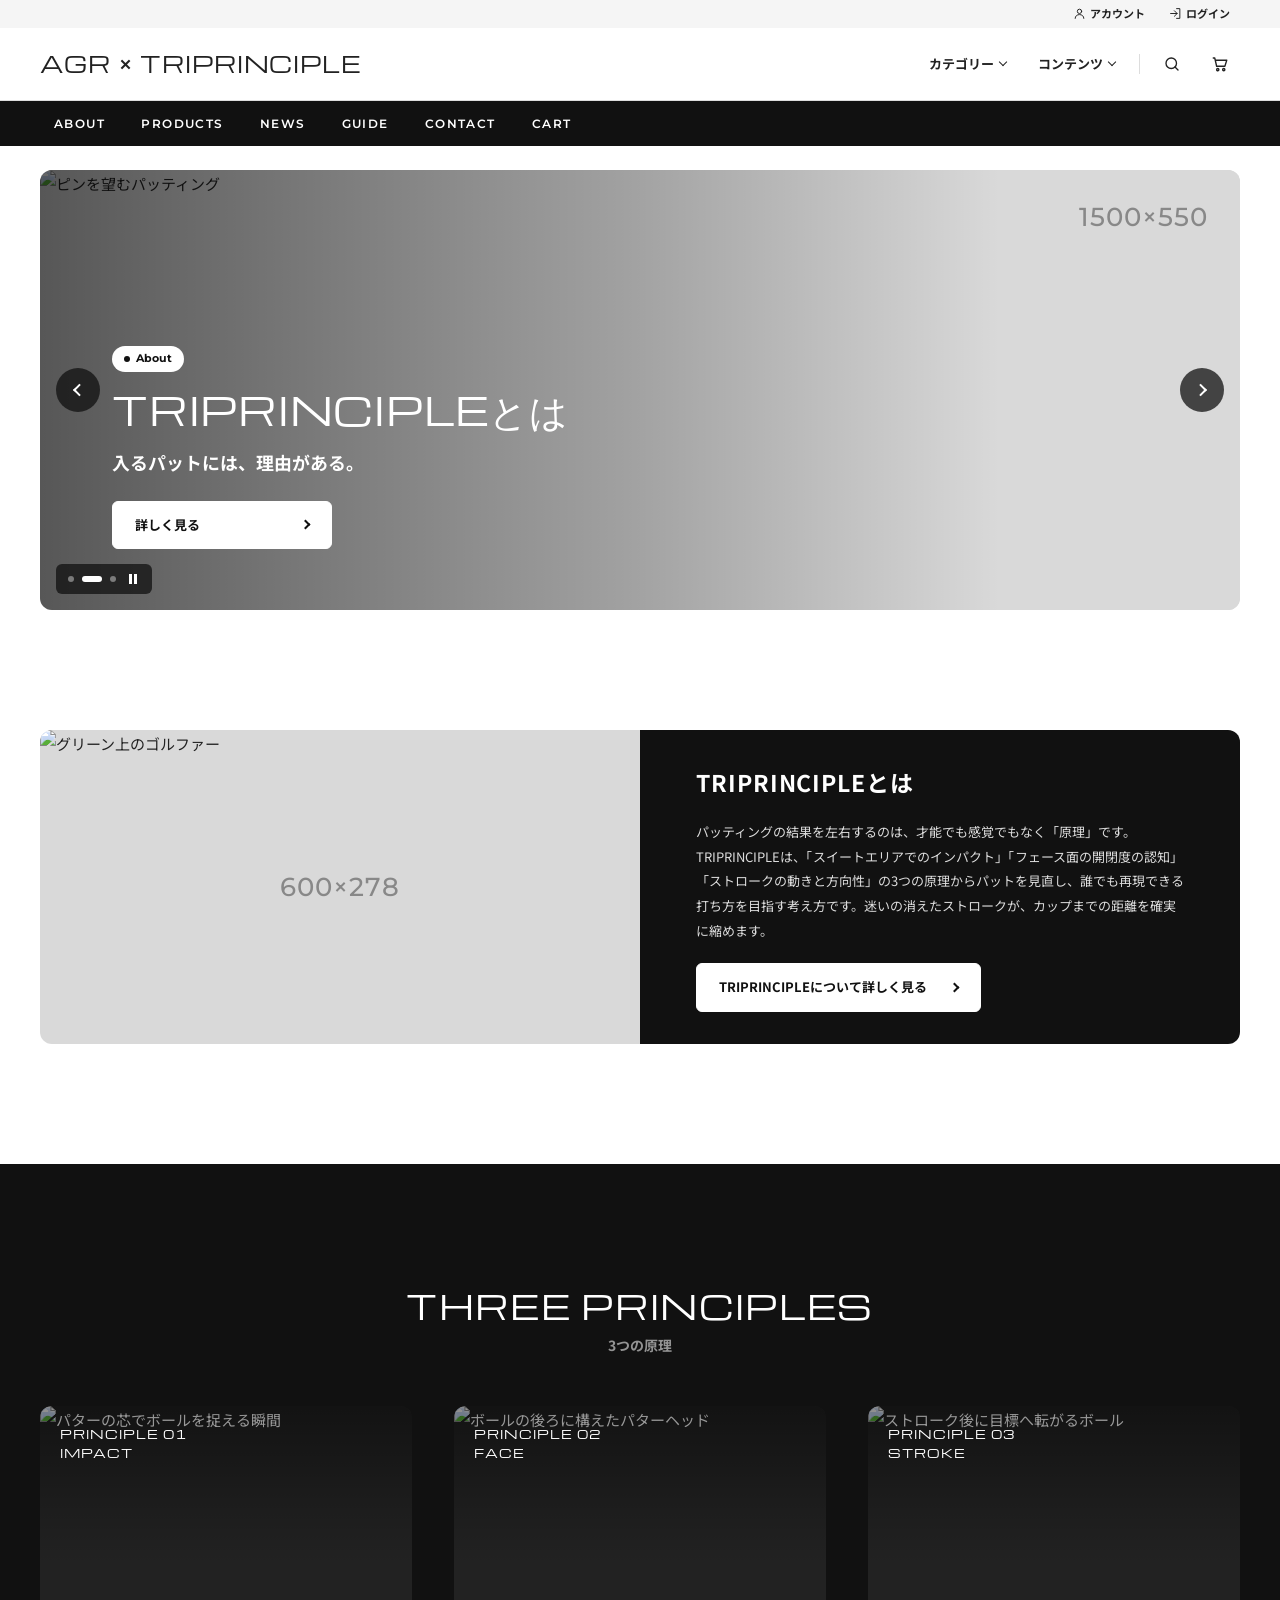
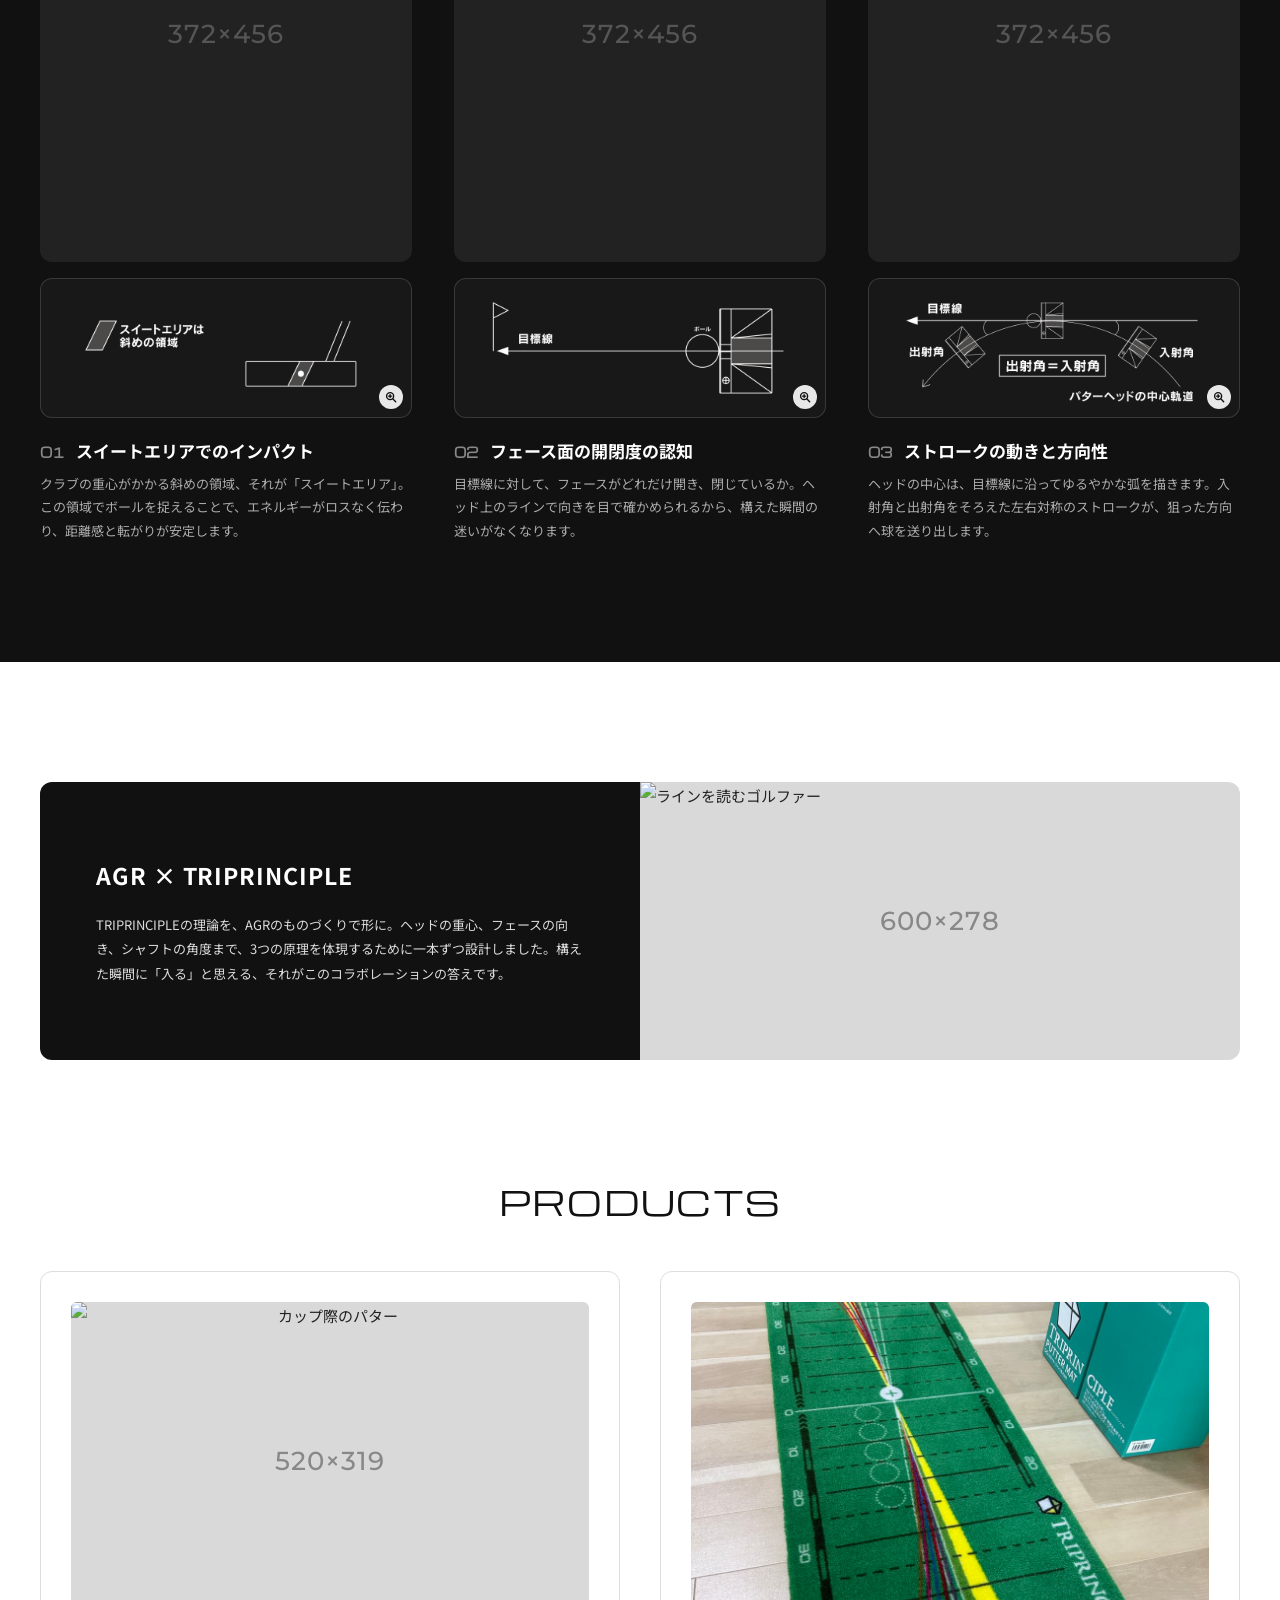
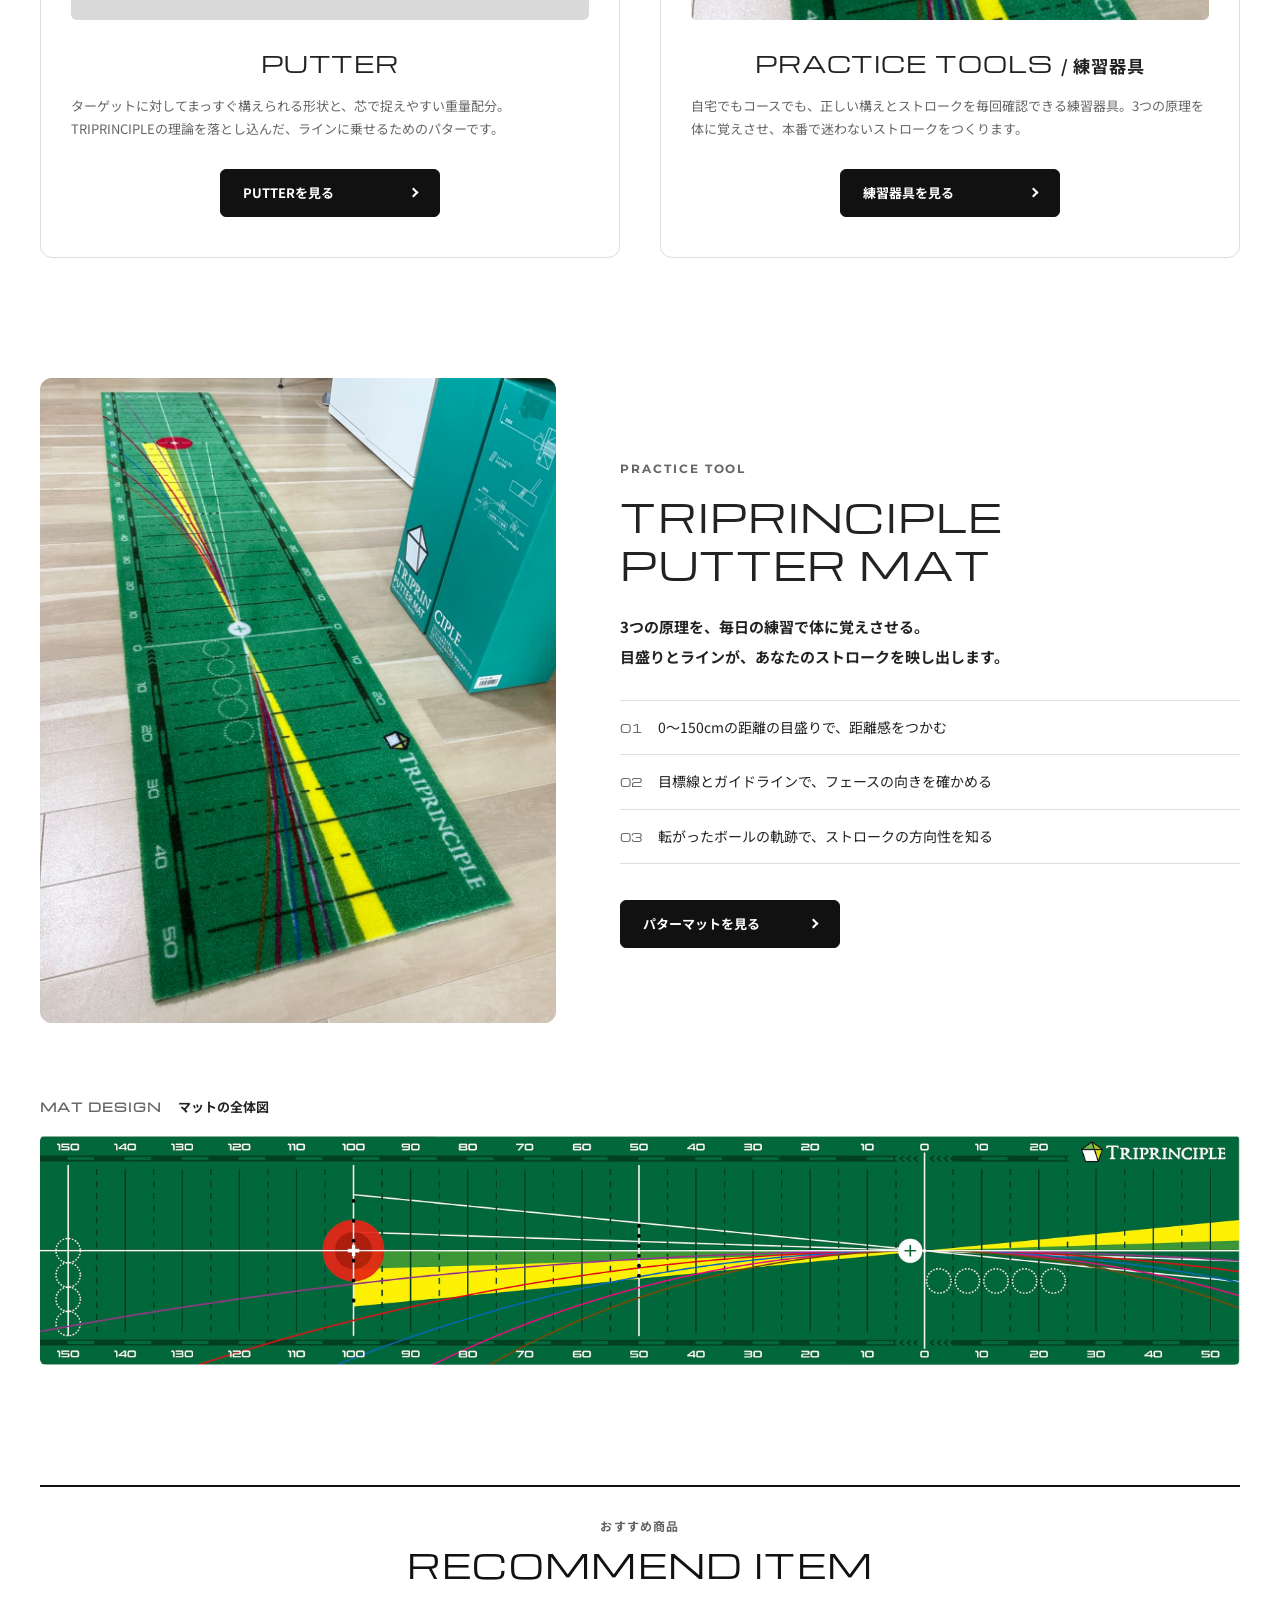
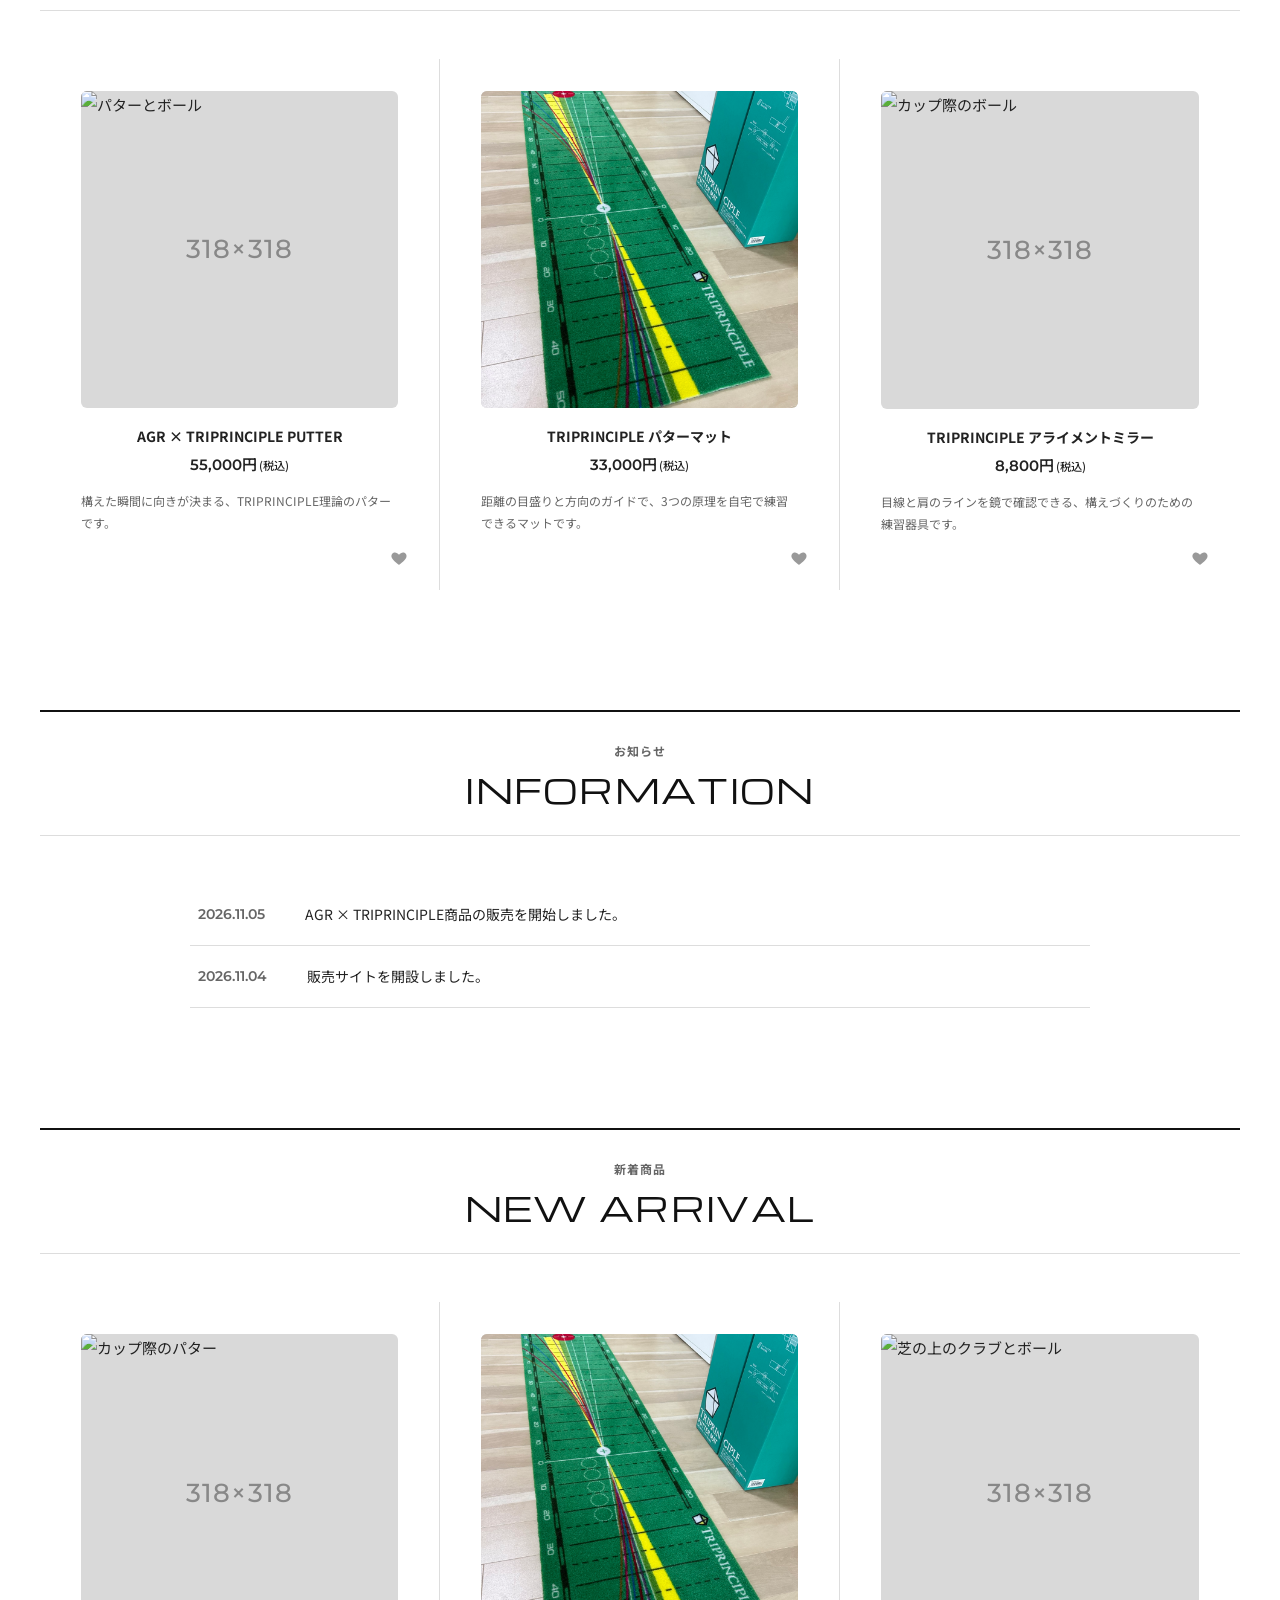
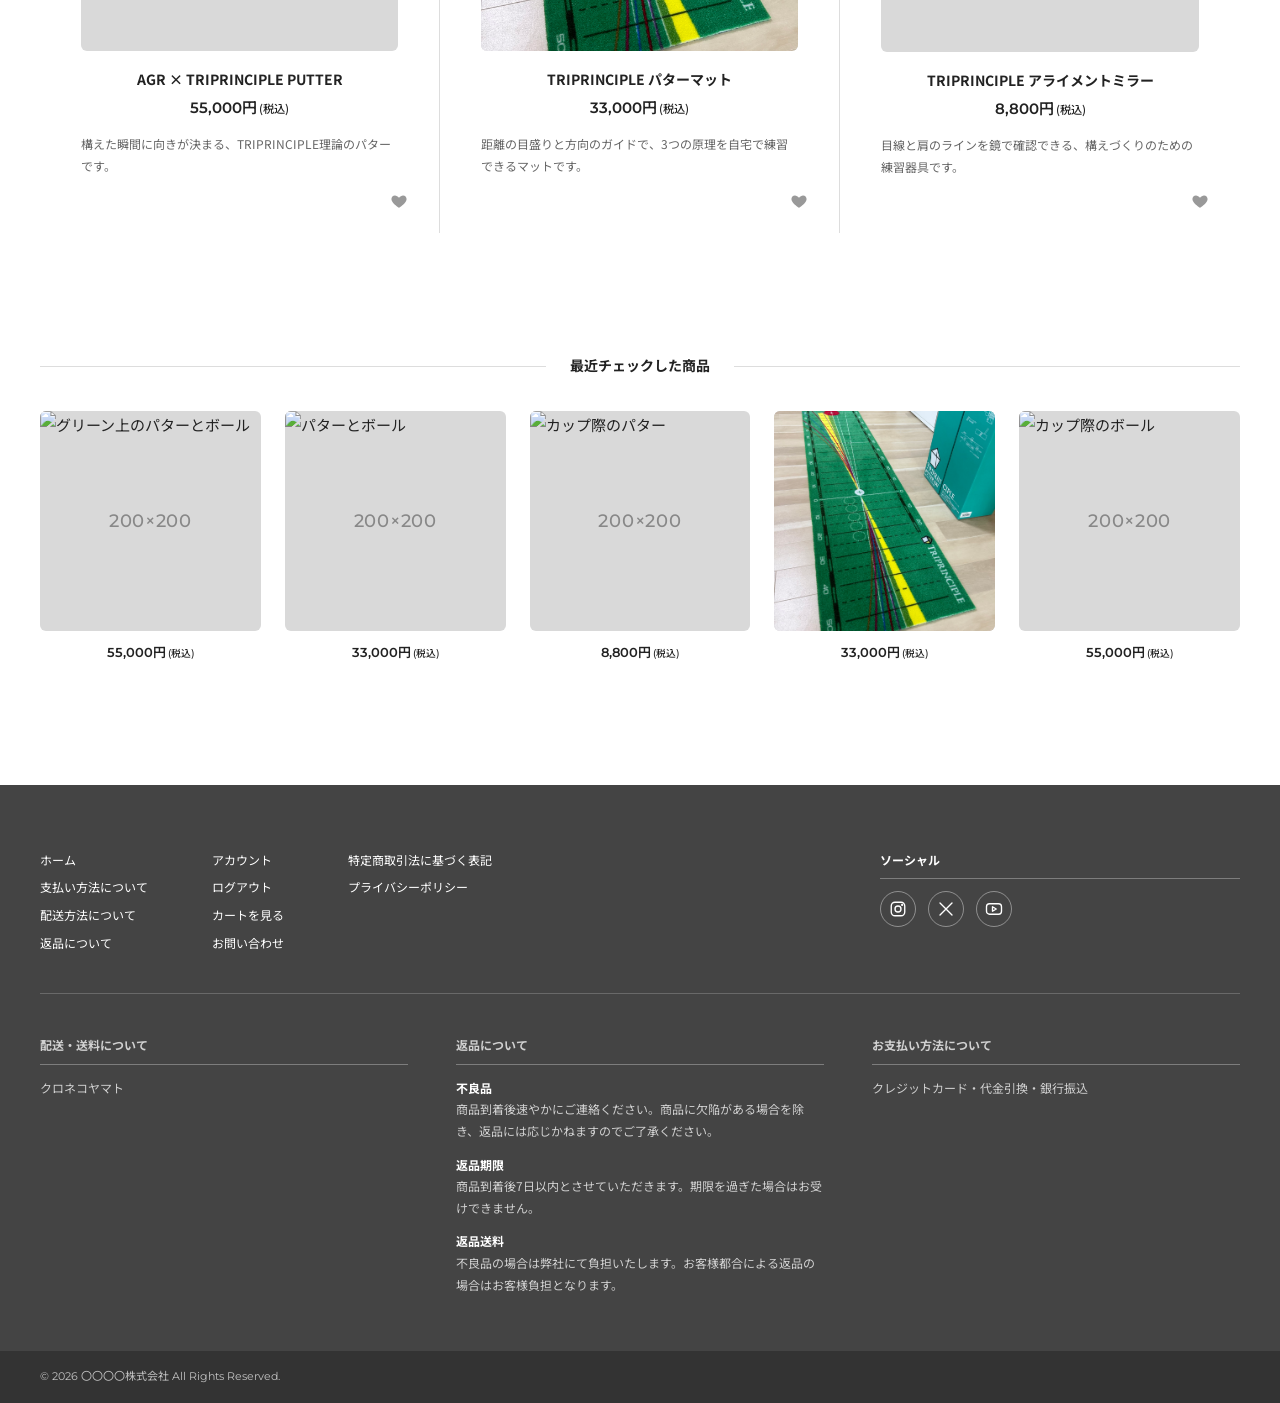
==== index.html @ 5c61cb08 "Add files via upload" ====
<!DOCTYPE html>
<html lang="ja">
<head>
<meta charset="UTF-8">
<meta name="viewport" content="width=device-width, initial-scale=1">
<meta name="robots" content="noindex, nofollow">
<title>AGR TRIPRINCIPLE｜公式オンラインショップ</title>
<meta name="description" content="AGR × TRIPRINCIPLE 公式サイト。パター・練習器具のオンラインショップ。">
<link rel="preconnect" href="https://fonts.googleapis.com">
<link rel="preconnect" href="https://fonts.gstatic.com" crossorigin>
<link href="https://fonts.googleapis.com/css2?family=Michroma&family=Montserrat:wght@400;500;600;700&family=Noto+Sans+JP:wght@400;500;700&display=swap" rel="stylesheet">
<link rel="stylesheet" href="css/style.css">
</head>
<body>

<!-- ============ ヘッダー ============ -->
<header class="header">
  <div class="header__util">
    <div class="wrap header__utilInner">
      <a href="#" class="header__utilLink"><svg class="ico" viewBox="0 0 24 24"><circle cx="12" cy="8" r="4"/><path d="M4 21c0-4.4 3.6-7 8-7s8 2.6 8 7"/></svg>アカウント</a>
      <a href="#" class="header__utilLink"><svg class="ico" viewBox="0 0 24 24"><path d="M10 17l5-5-5-5M15 12H3M14 3h6v18h-6"/></svg>ログイン</a>
    </div>
  </div>

  <div class="header__main">
    <div class="wrap header__mainInner">
      <h1 class="header__logo"><a href="index.html">AGR × TRIPRINCIPLE</a></h1>

      <div class="header__tools">
        <button type="button" class="header__drop">カテゴリー<span class="caret"></span></button>
        <button type="button" class="header__drop">コンテンツ<span class="caret"></span></button>
        <span class="header__sep"></span>
        <form class="header__search" role="search" action="#" method="get">
          <button type="button" class="header__icon header__searchBtn" aria-label="検索を開く" aria-expanded="false" aria-controls="header-q"><svg class="ico" viewBox="0 0 24 24"><circle cx="11" cy="11" r="7"/><path d="M20 20l-4-4"/></svg></button>
          <input type="search" id="header-q" name="q" class="header__searchInput" placeholder="商品を検索" aria-label="商品を検索" tabindex="-1">
        </form>
        <a href="#" class="header__icon" aria-label="カート"><svg class="ico" viewBox="0 0 24 24"><path d="M3 4h2l2.5 11h11L21 7H6.2"/><circle cx="9" cy="19.5" r="1.5"/><circle cx="17" cy="19.5" r="1.5"/></svg></a>
        <button type="button" class="header__burger" aria-label="メニュー" aria-expanded="false"><span></span><span></span><span></span></button>
      </div>
    </div>
  </div>

  <nav class="gnav" id="gnav">
    <ul class="wrap gnav__list">
      <li><a href="about.html">ABOUT</a></li>
      <li><a href="#products">PRODUCTS</a></li>
      <li><a href="#information">NEWS</a></li>
      <li><a href="#">GUIDE</a></li>
      <li><a href="#">CONTACT</a></li>
      <li><a href="#">CART</a></li>
    </ul>
  </nav>
</header>

<main>

  <!-- ============ スライダー 1500×550 ============ -->
  <section class="hero">
    <div class="slider" data-slider>
      <div class="slider__track">
        <!-- 1枚目：ブランド表記 -->
        <article class="slide is-active">
          <div class="ph slide__img" data-size="1500×550"><img src="https://images.unsplash.com/photo-1532508583690-538a1436f423?w=1500&h=550&fit=crop&auto=format&q=80" alt="グリーン上のパターとボール" loading="lazy"></div>
          <div class="slide__body">
            <span class="tag">Brand</span>
            <p class="slide__brand">AGR × TRIPRINCIPLE</p>
            <p class="slide__copy">その1打を、確信に変える。</p>
            <a href="#products" class="btn btn--white">商品を見る</a>
          </div>
        </article>
        <!-- 2枚目：TRIPRINCIPLEとは -->
        <article class="slide">
          <div class="ph slide__img" data-size="1500×550"><img src="https://images.unsplash.com/photo-1621005569855-3a304a19198a?w=1500&h=550&fit=crop&auto=format&q=80" alt="ピンを望むパッティング" loading="lazy"></div>
          <div class="slide__body">
            <span class="tag">About</span>
            <p class="slide__brand">TRIPRINCIPLEとは</p>
            <p class="slide__copy">入るパットには、理由がある。</p>
            <a href="about.html" class="btn btn--white">詳しく見る</a>
          </div>
        </article>
        <!-- 3枚目：3つの原理 -->
        <article class="slide">
          <div class="ph slide__img" data-size="1500×550"><img src="https://images.unsplash.com/photo-1600185801750-95579bfd6fd9?w=1500&h=550&fit=crop&auto=format&q=80" alt="パッティングするゴルファー" loading="lazy"></div>
          <div class="slide__body">
            <span class="tag">Principles</span>
            <p class="slide__brand">TRIPRINCIPLE｜3つの原理</p>
            <p class="slide__copy">芯で捉え、向きを知り、狙いへ送る。</p>
            <a href="about.html#principles" class="btn btn--white">詳しく見る</a>
          </div>
        </article>
      </div>

      <button type="button" class="slider__arrow slider__arrow--prev" aria-label="前へ"></button>
      <button type="button" class="slider__arrow slider__arrow--next" aria-label="次へ"></button>

      <div class="slider__ctrl">
        <div class="slider__dots"></div>
        <button type="button" class="slider__pause" aria-label="一時停止"></button>
      </div>
    </div>
  </section>

  <!-- ============ TRIPRINCIPLEとは ============ -->
  <section class="sec" id="about">
    <div class="inner split">
      <div class="ph split__img" data-size="600×278"><img src="https://images.unsplash.com/photo-1631213611148-aa45cfbb9472?w=600&h=278&fit=crop&auto=format&q=80" alt="グリーン上のゴルファー" loading="lazy"></div>
      <div class="split__text split__text--dark">
        <h2 class="split__title">TRIPRINCIPLEとは</h2>
        <p>パッティングの結果を左右するのは、才能でも感覚でもなく「原理」です。TRIPRINCIPLEは、「スイートエリアでのインパクト」「フェース面の開閉度の認知」「ストロークの動きと方向性」の3つの原理からパットを見直し、誰でも再現できる打ち方を目指す考え方です。迷いの消えたストロークが、カップまでの距離を確実に縮めます。</p>
        <a href="about.html" class="btn btn--white">TRIPRINCIPLEについて詳しく見る</a>
      </div>
    </div>
  </section>

  <!-- ============ 3つの原理 ============ -->
  <section class="sec sec--dark" id="principles">
    <div class="inner">
      <h2 class="ttl"><span class="ttl__en">THREE PRINCIPLES</span><span class="ttl__ja">3つの原理</span></h2>
      <div class="principles">
        <article class="principle">
          <div class="ph principle__img" data-size="372×456"><img src="https://images.unsplash.com/photo-1530028438-3fad1bbcb752?w=372&h=456&fit=crop&auto=format&q=80" alt="パターの芯でボールを捉える瞬間" loading="lazy">
            <span class="principle__en">PRINCIPLE 01<br>IMPACT</span>
          </div>
          <button type="button" class="principle__fig" data-zoom="image/principle-1.png" aria-label="図解を拡大：スイートエリアは斜めの領域">
            <img src="image/principle-1.png" alt="図解：スイートエリアは斜めの領域" loading="lazy">
          </button>
          <h3 class="principle__cap"><span class="principle__no">01</span>スイートエリアでのインパクト</h3>
          <p class="principle__text">クラブの重心がかかる斜めの領域、それが「スイートエリア」。この領域でボールを捉えることで、エネルギーがロスなく伝わり、距離感と転がりが安定します。</p>
        </article>
        <article class="principle">
          <div class="ph principle__img" data-size="372×456"><img src="https://images.unsplash.com/photo-1763031382553-a4a8672b378f?w=372&h=456&fit=crop&auto=format&q=80" alt="ボールの後ろに構えたパターヘッド" loading="lazy">
            <span class="principle__en">PRINCIPLE 02<br>FACE</span>
          </div>
          <button type="button" class="principle__fig" data-zoom="image/principle-2.png" aria-label="図解を拡大：目標線とフェースの向き">
            <img src="image/principle-2.png" alt="図解：目標線とフェースの向き" loading="lazy">
          </button>
          <h3 class="principle__cap"><span class="principle__no">02</span>フェース面の開閉度の認知</h3>
          <p class="principle__text">目標線に対して、フェースがどれだけ開き、閉じているか。ヘッド上のラインで向きを目で確かめられるから、構えた瞬間の迷いがなくなります。</p>
        </article>
        <article class="principle">
          <div class="ph principle__img" data-size="372×456"><img src="https://images.unsplash.com/photo-1758157264325-d159cf9e9558?w=372&h=456&fit=crop&auto=format&q=80" alt="ストローク後に目標へ転がるボール" loading="lazy">
            <span class="principle__en">PRINCIPLE 03<br>STROKE</span>
          </div>
          <button type="button" class="principle__fig" data-zoom="image/principle-3.png" aria-label="図解を拡大：出射角＝入射角のストローク">
            <img src="image/principle-3.png" alt="図解：出射角＝入射角のストローク" loading="lazy">
          </button>
          <h3 class="principle__cap"><span class="principle__no">03</span>ストロークの動きと方向性</h3>
          <p class="principle__text">ヘッドの中心は、目標線に沿ってゆるやかな弧を描きます。入射角と出射角をそろえた左右対称のストロークが、狙った方向へ球を送り出します。</p>
        </article>
      </div>
    </div>
  </section>

  <!-- ============ AGR × TRIPRINCIPLE ============ -->
  <section class="sec">
    <div class="inner split split--reverse">
      <div class="ph split__img" data-size="600×278"><img src="https://images.unsplash.com/photo-1555983321-dbbbc416ed8a?w=600&h=278&fit=crop&auto=format&q=80" alt="ラインを読むゴルファー" loading="lazy"></div>
      <div class="split__text split__text--dark">
        <h2 class="split__title">AGR × TRIPRINCIPLE</h2>
        <p>TRIPRINCIPLEの理論を、AGRのものづくりで形に。ヘッドの重心、フェースの向き、シャフトの角度まで、3つの原理を体現するために一本ずつ設計しました。構えた瞬間に「入る」と思える、それがこのコラボレーションの答えです。</p>
      </div>
    </div>
  </section>

  <!-- ============ PRODUCTS ============ -->
  <section class="sec" id="products">
    <div class="inner">
      <h2 class="ttl"><span class="ttl__en">PRODUCTS</span></h2>
      <div class="products">
        <article class="product">
          <div class="ph product__img" data-size="520×319"><img src="https://images.unsplash.com/photo-1722849899776-3c6abb5a46c7?w=520&h=319&fit=crop&auto=format&q=80" alt="カップ際のパター" loading="lazy"></div>
          <h3 class="product__name">PUTTER</h3>
          <p class="product__text">ターゲットに対してまっすぐ構えられる形状と、芯で捉えやすい重量配分。TRIPRINCIPLEの理論を落とし込んだ、ラインに乗せるためのパターです。</p>
          <a href="#" class="btn btn--black">PUTTERを見る</a>
        </article>
        <article class="product">
          <div class="ph product__img" data-size="520×319"><img src="image/putter-mat.jpg" alt="TRIPRINCIPLE パターマット" loading="lazy"></div>
          <h3 class="product__name">PRACTICE TOOLS <span>/ 練習器具</span></h3>
          <p class="product__text">自宅でもコースでも、正しい構えとストロークを毎回確認できる練習器具。3つの原理を体に覚えさせ、本番で迷わないストロークをつくります。</p>
          <a href="#" class="btn btn--black">練習器具を見る</a>
        </article>
      </div>
    </div>
  </section>

  <!-- ============ 練習器具：パターマット ============ -->
  <section class="sec" id="putter-mat">
    <div class="inner">
      <div class="mat">
        <div class="mat__photo"><img src="image/putter-mat.jpg" alt="床に敷いたTRIPRINCIPLE パターマットと箱" loading="lazy"></div>
        <div class="mat__body">
          <span class="mat__label">PRACTICE TOOL</span>
          <h2 class="mat__title">TRIPRINCIPLE<br>PUTTER MAT</h2>
          <p class="mat__lead">3つの原理を、毎日の練習で体に覚えさせる。<br>目盛りとラインが、あなたのストロークを映し出します。</p>
          <ul class="mat__points">
            <li><span>01</span>0〜150cmの距離の目盛りで、距離感をつかむ</li>
            <li><span>02</span>目標線とガイドラインで、フェースの向きを確かめる</li>
            <li><span>03</span>転がったボールの軌跡で、ストロークの方向性を知る</li>
          </ul>
          <a href="#" class="btn btn--black">パターマットを見る</a>
        </div>
      </div>
    </div>
    <div class="matStrip">
      <div class="inner">
        <p class="matStrip__head"><span>MAT DESIGN</span>マットの全体図</p>
        <div class="matStrip__scroll" tabindex="0" aria-label="マットの全体図（横にスクロールできます）">
          <div class="matStrip__track">
            <img src="image/mat-1.jpg" alt="マットの柄（150〜90cm）" loading="lazy">
            <img src="image/mat-2.jpg" alt="マットの柄（80〜20cm）" loading="lazy">
            <img src="image/mat-3.jpg" alt="マットの柄（10cm〜スタート地点）" loading="lazy">
          </div>
        </div>
        <p class="matStrip__note">← 横にスクロールして全体を見られます →</p>
      </div>
    </div>
  </section>

  <!-- ============ RECOMMEND ITEM ============ -->
  <section class="sec">
    <div class="inner">
      <h2 class="ttl ttl--line"><span class="ttl__sub">おすすめ商品</span><span class="ttl__en">RECOMMEND ITEM</span></h2>
      <div class="items">
        <article class="item">
          <a href="#" class="item__link">
            <div class="ph item__img" data-size="318×318"><img src="https://images.unsplash.com/photo-1621005570352-6418df03796b?w=318&h=318&fit=crop&auto=format&q=80" alt="パターとボール" loading="lazy"></div>
            <h3 class="item__name">AGR × TRIPRINCIPLE PUTTER</h3>
            <p class="item__price">55,000円<small>(税込)</small></p>
            <p class="item__desc">構えた瞬間に向きが決まる、TRIPRINCIPLE理論のパターです。</p>
          </a>
          <button type="button" class="fav" aria-label="お気に入りに追加" aria-pressed="false"></button>
        </article>
        <article class="item">
          <a href="#" class="item__link">
            <div class="ph item__img" data-size="318×318"><img src="image/putter-mat.jpg" alt="TRIPRINCIPLE パターマット" loading="lazy"></div>
            <h3 class="item__name">TRIPRINCIPLE パターマット</h3>
            <p class="item__price">33,000円<small>(税込)</small></p>
            <p class="item__desc">距離の目盛りと方向のガイドで、3つの原理を自宅で練習できるマットです。</p>
          </a>
          <button type="button" class="fav" aria-label="お気に入りに追加" aria-pressed="false"></button>
        </article>
        <article class="item">
          <a href="#" class="item__link">
            <div class="ph item__img" data-size="318×318"><img src="https://images.unsplash.com/photo-1650465263750-e333c7bcd30c?w=318&h=318&fit=crop&auto=format&q=80" alt="カップ際のボール" loading="lazy"></div>
            <h3 class="item__name">TRIPRINCIPLE アライメントミラー</h3>
            <p class="item__price">8,800円<small>(税込)</small></p>
            <p class="item__desc">目線と肩のラインを鏡で確認できる、構えづくりのための練習器具です。</p>
          </a>
          <button type="button" class="fav" aria-label="お気に入りに追加" aria-pressed="false"></button>
        </article>
      </div>
    </div>
  </section>

  <!-- ============ INFORMATION ============ -->
  <section class="sec" id="information">
    <div class="inner">
      <h2 class="ttl ttl--line"><span class="ttl__sub">お知らせ</span><span class="ttl__en">INFORMATION</span></h2>
      <ul class="news">
        <li><a href="#"><time datetime="2026-11-05">2026.11.05</time><span>AGR × TRIPRINCIPLE商品の販売を開始しました。</span></a></li>
        <li><a href="#"><time datetime="2026-11-04">2026.11.04</time><span>販売サイトを開設しました。</span></a></li>
      </ul>
    </div>
  </section>

  <!-- ============ NEW ARRIVAL ============ -->
  <section class="sec">
    <div class="inner">
      <h2 class="ttl ttl--line"><span class="ttl__sub">新着商品</span><span class="ttl__en">NEW ARRIVAL</span></h2>
      <div class="items">
        <article class="item">
          <a href="#" class="item__link">
            <div class="ph item__img" data-size="318×318"><img src="https://images.unsplash.com/photo-1722849899776-3c6abb5a46c7?w=318&h=318&fit=crop&auto=format&q=80" alt="カップ際のパター" loading="lazy"></div>
            <h3 class="item__name">AGR × TRIPRINCIPLE PUTTER</h3>
            <p class="item__price">55,000円<small>(税込)</small></p>
            <p class="item__desc">構えた瞬間に向きが決まる、TRIPRINCIPLE理論のパターです。</p>
          </a>
          <button type="button" class="fav" aria-label="お気に入りに追加" aria-pressed="false"></button>
        </article>
        <article class="item">
          <a href="#" class="item__link">
            <div class="ph item__img" data-size="318×318"><img src="image/putter-mat.jpg" alt="TRIPRINCIPLE パターマット" loading="lazy"></div>
            <h3 class="item__name">TRIPRINCIPLE パターマット</h3>
            <p class="item__price">33,000円<small>(税込)</small></p>
            <p class="item__desc">距離の目盛りと方向のガイドで、3つの原理を自宅で練習できるマットです。</p>
          </a>
          <button type="button" class="fav" aria-label="お気に入りに追加" aria-pressed="false"></button>
        </article>
        <article class="item">
          <a href="#" class="item__link">
            <div class="ph item__img" data-size="318×318"><img src="https://images.unsplash.com/photo-1723570734406-4b8455a35e4a?w=318&h=318&fit=crop&auto=format&q=80" alt="芝の上のクラブとボール" loading="lazy"></div>
            <h3 class="item__name">TRIPRINCIPLE アライメントミラー</h3>
            <p class="item__price">8,800円<small>(税込)</small></p>
            <p class="item__desc">目線と肩のラインを鏡で確認できる、構えづくりのための練習器具です。</p>
          </a>
          <button type="button" class="fav" aria-label="お気に入りに追加" aria-pressed="false"></button>
        </article>
      </div>
    </div>
  </section>

  <!-- ============ 最近チェックした商品 ============ -->
  <section class="sec sec--last">
    <div class="inner">
      <h2 class="ttl-mini"><span>最近チェックした商品</span></h2>
      <ul class="history">
        <li><a href="#"><div class="ph" data-size="200×200"><img src="https://images.unsplash.com/photo-1532508583690-538a1436f423?w=200&h=200&fit=crop&auto=format&q=80" alt="グリーン上のパターとボール" loading="lazy"></div><p>55,000円<small>(税込)</small></p></a></li>
        <li><a href="#"><div class="ph" data-size="200×200"><img src="https://images.unsplash.com/photo-1621005570352-6418df03796b?w=200&h=200&fit=crop&auto=format&q=80" alt="パターとボール" loading="lazy"></div><p>33,000円<small>(税込)</small></p></a></li>
        <li><a href="#"><div class="ph" data-size="200×200"><img src="https://images.unsplash.com/photo-1722849899776-3c6abb5a46c7?w=200&h=200&fit=crop&auto=format&q=80" alt="カップ際のパター" loading="lazy"></div><p>8,800円<small>(税込)</small></p></a></li>
        <li><a href="#"><div class="ph" data-size="200×200"><img src="image/putter-mat.jpg" alt="TRIPRINCIPLE パターマット" loading="lazy"></div><p>33,000円<small>(税込)</small></p></a></li>
        <li><a href="#"><div class="ph" data-size="200×200"><img src="https://images.unsplash.com/photo-1650465263750-e333c7bcd30c?w=200&h=200&fit=crop&auto=format&q=80" alt="カップ際のボール" loading="lazy"></div><p>55,000円<small>(税込)</small></p></a></li>
      </ul>
    </div>
  </section>

</main>

<!-- ============ フッター ============ -->
<footer class="footer">
  <div class="inner">
    <div class="footer__top">
      <div class="footer__links">
        <ul>
          <li><a href="index.html">ホーム</a></li>
          <li><a href="#">支払い方法について</a></li>
          <li><a href="#">配送方法について</a></li>
          <li><a href="#">返品について</a></li>
        </ul>
        <ul>
          <li><a href="#">アカウント</a></li>
          <li><a href="#">ログアウト</a></li>
          <li><a href="#">カートを見る</a></li>
          <li><a href="#">お問い合わせ</a></li>
        </ul>
        <ul>
          <li><a href="#">特定商取引法に基づく表記</a></li>
          <li><a href="#">プライバシーポリシー</a></li>
        </ul>
      </div>
      <div class="footer__social">
        <p class="footer__head">ソーシャル</p>
        <div class="footer__sns">
          <a href="#" aria-label="Instagram"><svg class="ico" viewBox="0 0 24 24"><rect x="3" y="3" width="18" height="18" rx="5"/><circle cx="12" cy="12" r="4"/><circle cx="17.5" cy="6.5" r=".6"/></svg></a>
          <a href="#" aria-label="X"><svg class="ico" viewBox="0 0 24 24"><path d="M4 4l16 16M20 4L4 20"/></svg></a>
          <a href="#" aria-label="YouTube"><svg class="ico" viewBox="0 0 24 24"><rect x="2" y="5" width="20" height="14" rx="4"/><path d="M10 9l5 3-5 3z"/></svg></a>
        </div>
      </div>
    </div>

    <div class="footer__guide">
      <div>
        <p class="footer__head">配送・送料について</p>
        <p>クロネコヤマト</p>
      </div>
      <div>
        <p class="footer__head">返品について</p>
        <dl>
          <dt>不良品</dt>
          <dd>商品到着後速やかにご連絡ください。商品に欠陥がある場合を除き、返品には応じかねますのでご了承ください。</dd>
          <dt>返品期限</dt>
          <dd>商品到着後7日以内とさせていただきます。期限を過ぎた場合はお受けできません。</dd>
          <dt>返品送料</dt>
          <dd>不良品の場合は弊社にて負担いたします。お客様都合による返品の場合はお客様負担となります。</dd>
        </dl>
      </div>
      <div>
        <p class="footer__head">お支払い方法について</p>
        <p>クレジットカード・代金引換・銀行振込</p>
      </div>
    </div>
  </div>
  <p class="footer__copy">© 2026 〇〇〇〇株式会社 All Rights Reserved.</p>
</footer>

<!-- 図解の拡大表示 -->
<div class="zoom" id="zoom" hidden>
  <button type="button" class="zoom__close" aria-label="閉じる"></button>
  <img alt="">
</div>

<script src="js/main.js"></script>
</body>
</html>
---- css/style.css ----
@charset "UTF-8";
/* =========================================================
   AGR TRIPRINCIPLE  トップページ
   ・サイト全体の最大幅 1600px（--max）
   ・中身の幅 1200px（--inner）
   ・白地×黒、余白多め、角丸、太めの和文＋ワイドな英字見出し
   ========================================================= */

:root {
  --max: 1600px;
  --inner: 1200px;
  --gutter: 40px;

  --black: #111;
  --text: #222;
  --sub: #666;
  --line: #ddd;
  --ph: #d9d9d9;
  --ph-text: #888;
  --bg: #fff;
  --bg-gray: #f5f5f5;
  --footer: #444;

  --radius: 12px;
  --radius-sm: 6px;

  --ff-ja: "Noto Sans JP", sans-serif;
  --ff-en: "Montserrat", "Noto Sans JP", sans-serif;
  --ff-display: "Michroma", "Montserrat", sans-serif;

  --ease: cubic-bezier(.25, .8, .25, 1);
}

/* ---------- リセット ---------- */
*, *::before, *::after { box-sizing: border-box; }
html { scroll-behavior: smooth; -webkit-text-size-adjust: 100%; }
body {
  margin: 0;
  font-family: var(--ff-ja);
  font-size: 15px;
  line-height: 1.8;
  color: var(--text);
  background: var(--bg);
  -webkit-font-smoothing: antialiased;
}
h1, h2, h3, p, ul, dl, dd { margin: 0; padding: 0; }
ul { list-style: none; }
a { color: inherit; text-decoration: none; }
button { font: inherit; color: inherit; background: none; border: 0; padding: 0; cursor: pointer; }
img { max-width: 100%; height: auto; display: block; }

.ico {
  width: 18px; height: 18px;
  fill: none; stroke: currentColor; stroke-width: 1.8;
  stroke-linecap: round; stroke-linejoin: round;
  flex-shrink: 0;
}

/* ---------- 幅の枠 ---------- */
.wrap {
  max-width: var(--max);
  margin: 0 auto;
  padding: 0 var(--gutter);
}
.inner {
  max-width: calc(var(--inner) + var(--gutter) * 2);
  margin: 0 auto;
  padding: 0 var(--gutter);
}

/* ---------- 画像の仮置き（数字はサイズ） ---------- */
.ph {
  position: relative;
  background: var(--ph);
  overflow: hidden;
}
.ph::after {
  content: attr(data-size);
  position: absolute; inset: 0;
  display: flex; align-items: center; justify-content: center;
  font-family: var(--ff-en);
  font-size: clamp(14px, 2vw, 26px);
  font-weight: 500;
  color: var(--ph-text);
  letter-spacing: .04em;
}
/* 写真が入ったら上に重ねる（読み込めない時はサイズ表示が見える） */
.ph img {
  position: absolute; inset: 0; z-index: 1;
  width: 100%; height: 100%;
  object-fit: cover;
}

/* ---------- ボタン ---------- */
.btn {
  display: inline-flex; align-items: center; justify-content: space-between; gap: 24px;
  min-width: 220px;
  padding: 14px 22px;
  border-radius: var(--radius-sm);
  font-size: 13px; font-weight: 700; line-height: 1.4;
  transition: background .3s var(--ease), color .3s var(--ease), border-color .3s var(--ease);
}
.btn::after {
  content: "";
  width: 7px; height: 7px;
  border-top: 2px solid currentColor; border-right: 2px solid currentColor;
  transform: rotate(45deg);
  transition: transform .3s var(--ease);
}
.btn:hover::after { transform: translateX(4px) rotate(45deg); }
.btn--black { background: var(--black); color: #fff; border: 1px solid var(--black); }
.btn--black:hover { background: #fff; color: var(--black); }
.btn--white { background: #fff; color: var(--black); border: 1px solid #fff; }
.btn--white:hover { background: transparent; color: #fff; }

/* 「● Headline」のような小さなラベル */
.tag {
  display: inline-flex; align-items: center; gap: 6px;
  padding: 3px 12px;
  border-radius: 999px;
  background: #fff; color: var(--black);
  font-family: var(--ff-en); font-size: 11px; font-weight: 700;
}
.tag::before { content: ""; width: 6px; height: 6px; border-radius: 50%; background: currentColor; }

/* =========================================================
   ヘッダー
   ========================================================= */
.header { position: sticky; top: 0; z-index: 100; background: #fff; }

.header__util { background: var(--bg-gray); }
.header__utilInner { display: flex; justify-content: flex-end; gap: 4px; }
.header__utilLink {
  display: inline-flex; align-items: center; gap: 4px;
  padding: 4px 10px;
  font-size: 11px; font-weight: 700;
}
.header__utilLink .ico { width: 13px; height: 13px; }
.header__utilLink:hover { opacity: .6; }

.header__main { border-bottom: 1px solid var(--line); }
.header__mainInner {
  display: flex; align-items: center; justify-content: space-between;
  height: 72px;
}
.header__logo {
  font-family: var(--ff-display);
  font-size: 22px; font-weight: 400; letter-spacing: .04em;
  line-height: 1;
}
.header__tools { display: flex; align-items: center; gap: 8px; }
.header__drop {
  display: inline-flex; align-items: center; gap: 6px;
  padding: 8px 12px;
  font-size: 13px; font-weight: 700;
}
.caret {
  width: 6px; height: 6px;
  border-right: 1.5px solid currentColor; border-bottom: 1.5px solid currentColor;
  transform: translateY(-2px) rotate(45deg);
}
.header__sep { width: 1px; height: 20px; background: var(--line); margin: 0 4px; }
.header__icon {
  display: inline-flex; align-items: center; justify-content: center;
  width: 40px; height: 40px; border-radius: 50%;
  transition: background .2s;
}
.header__icon:hover, .header__drop:hover { background: var(--bg-gray); border-radius: 999px; }

/* 検索：虫めがねを押すと右に入力枠が伸び、虫めがねは左へずれる */
.header__search {
  display: flex; align-items: center;
  border-radius: 999px;
  transition: background .3s var(--ease);
}
.header__searchInput {
  width: 0; padding: 0; border: 0; outline: 0;
  background: transparent;
  font: inherit; font-size: 13px; color: var(--text);
  opacity: 0;
  transition: width .4s var(--ease), padding .4s var(--ease), opacity .3s;
}
.header__searchInput::-webkit-search-cancel-button { cursor: pointer; }
.header__search.is-open { background: var(--bg-gray); }
.header__search.is-open .header__searchInput { width: 220px; padding: 0 16px 0 2px; opacity: 1; }
.header__search.is-open .header__searchBtn:hover { background: transparent; }

.header__burger { display: none; width: 40px; height: 40px; position: relative; }
.header__burger span {
  position: absolute; left: 10px; width: 20px; height: 2px; background: var(--black);
  transition: transform .3s var(--ease), opacity .3s;
}
.header__burger span:nth-child(1) { top: 13px; }
.header__burger span:nth-child(2) { top: 19px; }
.header__burger span:nth-child(3) { top: 25px; }
.header__burger[aria-expanded="true"] span:nth-child(1) { transform: translateY(6px) rotate(45deg); }
.header__burger[aria-expanded="true"] span:nth-child(2) { opacity: 0; }
.header__burger[aria-expanded="true"] span:nth-child(3) { transform: translateY(-6px) rotate(-45deg); }

/* グローバルナビ（黒帯） */
.gnav { background: var(--black); }
.gnav__list { display: flex; gap: 8px; }
.gnav__list a {
  position: relative;
  display: block;
  padding: 12px 14px;
  font-family: var(--ff-en); font-size: 12px; font-weight: 600; letter-spacing: .12em;
  color: #fff;
}
.gnav__list a::after {
  content: ""; position: absolute; left: 14px; right: 14px; bottom: 8px;
  height: 1px; background: #fff;
  transform: scaleX(0); transform-origin: left;
  transition: transform .3s var(--ease);
}
.gnav__list a:hover::after, .gnav__list a[aria-current="page"]::after { transform: scaleX(1); }

/* =========================================================
   スライダー（1500×550）
   ========================================================= */
.hero {
  max-width: var(--max);
  margin: 0 auto;
  padding: 24px var(--gutter) 0;
}
.slider {
  position: relative;
  max-width: 1500px;
  margin: 0 auto;
  aspect-ratio: 1500 / 550;
  border-radius: var(--radius);
  overflow: hidden;
  background: var(--ph);
}
.slider__track { position: absolute; inset: 0; }
.slide {
  position: absolute; inset: 0;
  opacity: 0; visibility: hidden;
  transition: opacity .9s var(--ease), visibility .9s;
}
.slide.is-active { opacity: 1; visibility: visible; }
.slide__img { position: absolute; inset: 0; }
.slide__img::after { align-items: flex-start; justify-content: flex-end; padding: 24px 32px; }
/* 文字を読みやすくする暗いグラデーション */
.slide::after {
  content: ""; position: absolute; inset: 0; z-index: 1;
  background: linear-gradient(90deg, rgba(0,0,0,.6) 0%, rgba(0,0,0,.25) 50%, rgba(0,0,0,0) 80%);
}
.slide__body {
  z-index: 2;
  position: absolute; left: 6%; bottom: 14%;
  display: flex; flex-direction: column; align-items: flex-start; gap: 14px;
  color: #fff;
  max-width: 60%;
}
.slide__brand {
  font-family: var(--ff-display);
  font-size: clamp(20px, 3vw, 44px);
  line-height: 1.2; letter-spacing: .02em;
}
.slide__copy { font-size: clamp(14px, 1.4vw, 20px); font-weight: 700; }
.slide .btn { margin-top: 8px; }
.slide.is-active .slide__body > * { animation: fadeUp .9s var(--ease) both; }
.slide.is-active .slide__body > *:nth-child(2) { animation-delay: .1s; }
.slide.is-active .slide__body > *:nth-child(3) { animation-delay: .2s; }
.slide.is-active .slide__body > *:nth-child(4) { animation-delay: .3s; }
@keyframes fadeUp {
  from { opacity: 0; transform: translateY(16px); }
  to   { opacity: 1; transform: none; }
}

.slider__arrow {
  position: absolute; top: 50%; z-index: 2;
  width: 44px; height: 44px; margin-top: -22px;
  border-radius: 50%;
  background: rgba(17,17,17,.75);
  transition: background .2s;
}
.slider__arrow:hover { background: var(--black); }
.slider__arrow::before {
  content: ""; position: absolute; top: 50%; left: 50%;
  width: 9px; height: 9px;
  border-top: 2px solid #fff; border-right: 2px solid #fff;
}
.slider__arrow--prev { left: 16px; }
.slider__arrow--prev::before { transform: translate(-35%, -50%) rotate(-135deg); }
.slider__arrow--next { right: 16px; }
.slider__arrow--next::before { transform: translate(-65%, -50%) rotate(45deg); }

.slider__ctrl {
  position: absolute; left: 16px; bottom: 16px; z-index: 2;
  display: flex; align-items: center; gap: 10px;
  padding: 8px 12px;
  border-radius: var(--radius-sm);
  background: rgba(17,17,17,.75);
}
.slider__dots { display: flex; gap: 8px; }
.slider__dots button {
  width: 6px; height: 6px; border-radius: 50%;
  background: rgba(255,255,255,.4);
  transition: background .2s, width .3s var(--ease);
}
.slider__dots button.is-active { width: 20px; border-radius: 3px; background: #fff; }
.slider__pause { position: relative; width: 14px; height: 14px; }
.slider__pause::before, .slider__pause::after {
  content: ""; position: absolute; top: 2px; width: 3px; height: 10px; background: #fff;
}
.slider__pause::before { left: 3px; }
.slider__pause::after  { right: 3px; }
.slider__pause.is-paused::before {
  left: 3px; width: 0; height: 0; background: none;
  border-left: 9px solid #fff; border-top: 5px solid transparent; border-bottom: 5px solid transparent;
}
.slider__pause.is-paused::after { display: none; }

/* =========================================================
   セクション共通
   ========================================================= */
.sec { padding: 120px 0 0; }
.sec--last { padding-bottom: 120px; }

/* 見出し：英字＋和文 */
.ttl {
  display: flex; flex-direction: column; align-items: center; gap: 6px;
  margin-bottom: 48px;
  text-align: center;
}
.ttl__en {
  font-family: var(--ff-display);
  font-size: clamp(22px, 2.6vw, 34px);
  font-weight: 400; letter-spacing: .04em; line-height: 1.3;
  color: var(--black);
}
.ttl__ja { font-size: 14px; font-weight: 700; color: var(--sub); }
.ttl__sub { order: -1; font-size: 12px; font-weight: 700; color: var(--sub); letter-spacing: .1em; }

/* 上下に線のある見出し（RECOMMEND / INFORMATION / NEW ARRIVAL） */
.ttl--line {
  padding: 28px 0 24px;
  border-top: 2px solid var(--black);
  border-bottom: 1px solid var(--line);
}

/* 線の真ん中に小見出し（最近チェックした商品） */
.ttl-mini {
  display: flex; align-items: center; gap: 24px;
  margin-bottom: 32px;
  font-size: 14px; font-weight: 700;
}
.ttl-mini::before, .ttl-mini::after { content: ""; flex: 1; height: 1px; background: var(--line); }

/* =========================================================
   画像＋黒ボックス（600×278 の左右並び）
   ========================================================= */
.split {
  display: grid; grid-template-columns: minmax(0, 1fr) minmax(0, 1fr); /* 左右きっちり半分ずつ */
}
/* 基本は600×278。文章が長いときは黒ボックスが縦に伸び、写真は横幅そのままで高さだけ合わせる */
.split__img { border-radius: var(--radius) 0 0 var(--radius); }
.split__text {
  width: 100%;
  aspect-ratio: 600 / 278; /* 最低の高さ。中身が多ければそれ以上に伸びる */
  display: flex; flex-direction: column; justify-content: center; align-items: flex-start; gap: 16px;
  padding: 32px 56px;
  border-radius: 0 var(--radius) var(--radius) 0;
}
.split__text--dark { background: var(--black); color: #fff; }
.split__text p { font-size: 13px; line-height: 1.9; opacity: .85; }
.split__title { font-size: clamp(18px, 1.8vw, 24px); font-weight: 700; letter-spacing: .04em; }
.split__text .btn { margin-top: 4px; }

.split--reverse .split__img { order: 2; border-radius: 0 var(--radius) var(--radius) 0; }
.split--reverse .split__text { border-radius: var(--radius) 0 0 var(--radius); }

/* =========================================================
   3つの原理（372×456 ×3）
   ========================================================= */
.principles {
  display: grid; grid-template-columns: repeat(3, 1fr); gap: 42px;
}
/* 黒い帯：白線の図解がそのまま映える */
.sec--dark {
  margin-top: 120px;
  padding: 120px 0;
  background: var(--black);
  color: #fff;
}
.sec--dark .ttl__en { color: #fff; }
.sec--dark .ttl__ja { color: rgba(255,255,255,.55); }

/* 写真（理想のイメージ）→ 図解（理論）→ 説明 の順に縦へ */
.principle { display: flex; flex-direction: column; }
.principle__img {
  aspect-ratio: 372 / 456;
  border-radius: var(--radius);
  background: #222;
}
.principle__img::after { color: #555; }
.principle__img img { transition: transform .8s var(--ease); }
.principle:hover .principle__img img { transform: scale(1.04); }
.principle__img::before {
  content: ""; position: absolute; inset: 0; z-index: 2;
  background: linear-gradient(180deg, rgba(0,0,0,.45) 0%, rgba(0,0,0,0) 35%);
}
.principle__en {
  position: absolute; top: 18px; left: 20px; z-index: 3;
  font-family: var(--ff-display); font-size: 12px; line-height: 1.6; letter-spacing: .08em;
  color: #fff;
}
.principle__fig {
  position: relative;
  display: block; width: 100%;
  margin-top: 16px;
  border: 1px solid rgba(255,255,255,.14);
  border-radius: var(--radius);
  background: rgba(255,255,255,.03);
  overflow: hidden;
  cursor: zoom-in;
  transition: border-color .3s var(--ease), background .3s var(--ease);
}
.principle__fig:hover { border-color: rgba(255,255,255,.4); background: rgba(255,255,255,.06); }
.principle__fig img { width: 100%; aspect-ratio: 1680 / 628; object-fit: contain; padding: 8px 12px; }
/* 拡大できることを示す虫めがね */
.principle__fig::after {
  content: "";
  position: absolute; right: 8px; bottom: 8px;
  width: 24px; height: 24px; border-radius: 50%;
  background: rgba(255,255,255,.9) url("data:image/svg+xml,%3Csvg xmlns='http://www.w3.org/2000/svg' viewBox='0 0 24 24' fill='none' stroke='%23111' stroke-width='2.4' stroke-linecap='round'%3E%3Ccircle cx='10.5' cy='10.5' r='6'/%3E%3Cpath d='M15 15l5 5M10.5 8v5M8 10.5h5'/%3E%3C/svg%3E") center / 14px no-repeat;
  transition: transform .2s var(--ease);
}
.principle__fig:hover::after { transform: scale(1.15); }
.principle__cap {
  display: flex; align-items: baseline; gap: 12px;
  margin-top: 20px;
  font-size: 17px; font-weight: 700; line-height: 1.5;
}
.principle__no { font-family: var(--ff-display); font-size: 13px; color: rgba(255,255,255,.5); }
.principle__text { margin-top: 8px; font-size: 13px; color: rgba(255,255,255,.65); }

/* 図解の拡大表示 */
.zoom {
  position: fixed; inset: 0; z-index: 200;
  display: flex; align-items: center; justify-content: center;
  padding: 24px;
  background: rgba(0,0,0,.85);
  cursor: zoom-out;
  animation: zoomIn .3s var(--ease);
}
.zoom[hidden] { display: none; }
.zoom img {
  max-width: min(1100px, 100%); max-height: 90vh;
  padding: 16px;
  border: 1px solid rgba(255,255,255,.2);
  border-radius: var(--radius);
  background: var(--black); /* 透過の白線を黒地に */
}
.zoom__close { position: absolute; top: 16px; right: 16px; width: 40px; height: 40px; }
.zoom__close::before, .zoom__close::after {
  content: ""; position: absolute; top: 19px; left: 8px; width: 24px; height: 2px; background: #fff;
}
.zoom__close::before { transform: rotate(45deg); }
.zoom__close::after  { transform: rotate(-45deg); }
@keyframes zoomIn { from { opacity: 0; } to { opacity: 1; } }

/* =========================================================
   PRODUCTS（580×579 の中に 520×319）
   ========================================================= */
.products {
  display: grid; grid-template-columns: repeat(2, 1fr); gap: 40px;
}
.product {
  display: flex; flex-direction: column; align-items: center;
  padding: 30px 30px 40px;
  border: 1px solid var(--line);
  border-radius: var(--radius);
  text-align: center;
  transition: box-shadow .4s var(--ease);
}
.product:hover { box-shadow: 0 12px 32px rgba(0,0,0,.08); }
.product__img { width: 100%; aspect-ratio: 520 / 319; border-radius: var(--radius-sm); }
.product__name {
  margin-top: 28px;
  font-family: var(--ff-display); font-size: clamp(18px, 1.8vw, 24px); font-weight: 400;
  letter-spacing: .04em; line-height: 1.3;
}
.product__name span { font-family: var(--ff-ja); font-size: .75em; font-weight: 700; }
.product__text { margin: 16px 0 28px; font-size: 13px; color: var(--sub); text-align: left; }
.product .btn { margin-top: auto; }

/* =========================================================
   練習器具：パターマット（実物写真＋説明、下にマットの全体図）
   ========================================================= */
.mat {
  display: grid; grid-template-columns: minmax(0, 5fr) minmax(0, 6fr); gap: 64px;
  align-items: center;
}
.mat__photo {
  aspect-ratio: 4 / 5;
  border-radius: var(--radius);
  overflow: hidden;
  background: var(--ph);
}
.mat__photo img { width: 100%; height: 100%; object-fit: cover; object-position: 30% 60%; }
.mat__label {
  display: inline-block;
  font-family: var(--ff-en); font-size: 12px; font-weight: 700; letter-spacing: .16em;
  color: var(--sub);
}
.mat__title {
  margin-top: 12px;
  font-family: var(--ff-display); font-size: clamp(26px, 3vw, 40px); font-weight: 400;
  line-height: 1.25; letter-spacing: .03em;
}
.mat__lead { margin-top: 24px; font-size: 15px; font-weight: 700; line-height: 2; }
.mat__points { margin: 28px 0 36px; border-top: 1px solid var(--line); }
.mat__points li {
  display: flex; align-items: baseline; gap: 16px;
  padding: 14px 0;
  border-bottom: 1px solid var(--line);
  font-size: 14px;
}
.mat__points span { font-family: var(--ff-display); font-size: 12px; color: var(--sub); }

.matStrip { margin-top: 72px; }
.matStrip__head {
  display: flex; align-items: baseline; gap: 16px;
  margin-bottom: 16px;
  font-size: 13px; font-weight: 700;
}
.matStrip__head span { font-family: var(--ff-display); font-size: 12px; letter-spacing: .1em; color: var(--sub); }
.matStrip__scroll {
  border-radius: var(--radius-sm);
  overflow-x: auto;
  scrollbar-width: thin;
}
/* 切り分けた3枚を継ぎ目なくつなげて1本のマットに */
.matStrip__track { display: flex; width: 100%; }
.matStrip__track img { flex: 0 0 auto; width: auto; height: auto; max-width: none; }
.matStrip__track img:nth-child(1) { width: calc(100% * 1122 / 3416); }
.matStrip__track img:nth-child(2) { width: calc(100% * 1168 / 3416); }
.matStrip__track img:nth-child(3) { width: calc(100% * 1126 / 3416); }
.matStrip__note { display: none; margin-top: 8px; font-size: 11px; color: var(--sub); text-align: center; }

/* =========================================================
   商品一覧（318×318 ×3）
   ========================================================= */
.items {
  display: grid; grid-template-columns: repeat(3, 1fr);
}
.item {
  position: relative;
  padding: 32px 41px 56px; /* 1200÷3=400 → 画像318 */
  border-right: 1px solid var(--line);
}
.item:last-child { border-right: 0; }
.item__link { display: block; }
.item__img {
  aspect-ratio: 1 / 1;
  border-radius: var(--radius-sm);
  transition: opacity .3s;
}
.item__link:hover .item__img { opacity: .8; }
.item__name { margin-top: 18px; font-size: 14px; font-weight: 700; line-height: 1.5; text-align: center; }
.item__price { margin-top: 4px; font-family: var(--ff-en); font-size: 15px; font-weight: 600; text-align: center; }
.item__price small, .history small { font-family: var(--ff-ja); font-size: .75em; font-weight: 500; margin-left: 2px; }
.item__desc { margin-top: 12px; font-size: 12px; color: var(--sub); }

/* お気に入り（ハート） */
.fav {
  position: absolute; right: 24px; bottom: 16px;
  width: 32px; height: 32px;
  display: flex; align-items: center; justify-content: center;
}
.fav::before {
  content: "";
  width: 18px; height: 18px;
  background: #999;
  -webkit-mask: url("data:image/svg+xml,%3Csvg xmlns='http://www.w3.org/2000/svg' viewBox='0 0 24 24'%3E%3Cpath d='M12 21s-7.5-4.6-9.6-9.4C.9 8.2 3 4.5 6.6 4.5c2.1 0 3.6 1.2 5.4 3.1 1.8-1.9 3.3-3.1 5.4-3.1 3.6 0 5.7 3.7 4.2 7.1C19.5 16.4 12 21 12 21z'/%3E%3C/svg%3E") center / contain no-repeat;
          mask: url("data:image/svg+xml,%3Csvg xmlns='http://www.w3.org/2000/svg' viewBox='0 0 24 24'%3E%3Cpath d='M12 21s-7.5-4.6-9.6-9.4C.9 8.2 3 4.5 6.6 4.5c2.1 0 3.6 1.2 5.4 3.1 1.8-1.9 3.3-3.1 5.4-3.1 3.6 0 5.7 3.7 4.2 7.1C19.5 16.4 12 21 12 21z'/%3E%3C/svg%3E") center / contain no-repeat;
  transition: background .2s, transform .2s var(--ease);
}
.fav:hover::before { background: var(--black); }
.fav[aria-pressed="true"]::before { background: #c8102e; transform: scale(1.1); }

/* =========================================================
   INFORMATION
   ========================================================= */
.news { max-width: 900px; margin: 0 auto; }
.news li { border-bottom: 1px solid var(--line); }
.news a {
  display: flex; gap: 40px;
  padding: 18px 8px;
  font-size: 14px;
  transition: background .2s;
}
.news a:hover { background: var(--bg-gray); }
.news time { flex-shrink: 0; font-family: var(--ff-en); font-weight: 600; color: var(--sub); }

/* =========================================================
   最近チェックした商品（200×200 ×5）
   ========================================================= */
.history {
  display: grid; grid-template-columns: repeat(5, 1fr); gap: 24px;
}
.history .ph { aspect-ratio: 1 / 1; border-radius: var(--radius-sm); }
.history .ph::after { font-size: clamp(12px, 1.4vw, 18px); }
.history p { margin-top: 10px; font-family: var(--ff-en); font-size: 13px; font-weight: 600; text-align: center; }

/* =========================================================
   フッター
   ========================================================= */
/* 背景は画面いっぱい、中身は .inner で1200px */
.footer {
  background: var(--footer);
  color: #fff;
  font-size: 12px;
}
.footer .inner { padding-top: 64px; padding-bottom: 56px; }
.footer a:hover { opacity: .6; }
.footer__top {
  display: grid; grid-template-columns: 1fr 360px; gap: 48px;
  padding-bottom: 40px;
  border-bottom: 1px solid rgba(255,255,255,.2);
}
.footer__links { display: flex; flex-wrap: wrap; gap: 24px 64px; }
.footer__links li + li { margin-top: 6px; }
.footer__head {
  padding-bottom: 8px; margin-bottom: 12px;
  border-bottom: 1px solid rgba(255,255,255,.3);
  font-weight: 700;
}
.footer__sns { display: flex; gap: 12px; }
.footer__sns a {
  display: inline-flex; align-items: center; justify-content: center;
  width: 36px; height: 36px; border: 1px solid rgba(255,255,255,.4); border-radius: 50%;
}
.footer__guide {
  display: grid; grid-template-columns: repeat(3, 1fr); gap: 48px;
  padding-top: 40px;
}
.footer__guide p, .footer__guide dd { color: rgba(255,255,255,.75); }
.footer__guide dt { font-weight: 700; margin-top: 12px; }
.footer__guide dt:first-child { margin-top: 0; }
.footer__copy {
  padding: 16px max(var(--gutter), calc((100% - var(--inner)) / 2)); /* 文字は上の中身と左端をそろえる */
  background: #333;
  font-family: var(--ff-en); font-size: 11px;
  color: rgba(255,255,255,.7);
}

/* =========================================================
   レスポンシブ
   ========================================================= */
@media (max-width: 1024px) {
  :root { --gutter: 24px; }
  .sec { padding-top: 88px; }
  .principles { gap: 20px; }
  .item { padding: 24px 20px 52px; }
  .footer__top { grid-template-columns: 1fr; }
}

@media (max-width: 768px) {
  :root { --gutter: 16px; }
  body { font-size: 14px; }

  /* ヘッダー：ハンバーガーで黒帯ナビを開閉 */
  .header__mainInner { height: 60px; }
  .header__logo { font-size: 12.5px; letter-spacing: .02em; white-space: nowrap; }
  .header__drop, .header__sep { display: none; }
  .header__burger { display: block; }
  .header__mainInner { position: relative; }
  /* スマホは開いたらロゴの上に重ねて、左端の虫めがね＋右に入力枠 */
  .header__search.is-open {
    position: absolute; left: var(--gutter); right: calc(var(--gutter) + 88px); z-index: 2;
  }
  .header__search.is-open .header__searchInput { width: 100%; flex: 1; min-width: 0; }
  .gnav {
    display: none;
  }
  .gnav.is-open { display: block; }
  .gnav__list { flex-direction: column; gap: 0; padding: 8px 0; }
  .gnav__list a { padding: 14px 16px; border-bottom: 1px solid rgba(255,255,255,.12); }

  .hero { padding-top: 16px; }
  .slider { aspect-ratio: 4 / 5; border-radius: var(--radius-sm); }
  .slide__body { left: 20px; right: 20px; bottom: 72px; max-width: none; }
  /* スマホはスワイプと下の丸で切り替え */
  .slider__arrow { display: none; }

  .sec { padding-top: 64px; }
  .sec--last { padding-bottom: 64px; }
  .sec--dark { margin-top: 64px; padding: 64px 0; }

  .mat { grid-template-columns: 1fr; gap: 28px; }
  .mat__photo { aspect-ratio: 4 / 3; }
  .matStrip { margin-top: 48px; }
  /* スマホは細くなりすぎるので、高さを保って横スクロール */
  .matStrip__track { width: 900px; }
  .matStrip__note { display: block; }
  .ttl { margin-bottom: 28px; }

  .split, .split--reverse { grid-template-columns: 1fr; }
  .split__img, .split--reverse .split__img { order: 0; aspect-ratio: 600 / 278; border-radius: var(--radius) var(--radius) 0 0; }
  .split__text, .split--reverse .split__text { aspect-ratio: auto; padding: 28px 24px 32px; border-radius: 0 0 var(--radius) var(--radius); }
  .btn { min-width: 0; width: 100%; }

  .principles { grid-template-columns: 1fr; gap: 32px; }
  .products { grid-template-columns: 1fr; gap: 24px; }
  .product { padding: 20px 20px 28px; }

  .items { grid-template-columns: 1fr; }
  .item { border-right: 0; border-bottom: 1px solid var(--line); padding: 24px 0 52px; }
  .item:last-child { border-bottom: 0; }
  .fav { right: 0; }

  .news a { flex-direction: column; gap: 2px; }

  .history {
    display: flex; gap: 12px;
    overflow-x: auto; scroll-snap-type: x mandatory;
    padding-bottom: 8px;
  }
  .history li { flex: 0 0 40%; scroll-snap-align: start; }

  .footer .inner { padding-top: 40px; padding-bottom: 32px; }
  .footer__links { gap: 20px 40px; }
  .footer__guide { grid-template-columns: 1fr; gap: 28px; }
}

/* =========================================================
   ABOUT（トライプリンシプルとは）ページ
   ========================================================= */
.kicker {
  font-family: var(--ff-en); font-size: 12px; font-weight: 700; letter-spacing: .16em;
  color: var(--sub);
}

/* ページの見出し：写真に黒を重ねた帯 */
.pageHero {
  position: relative;
  max-width: var(--max);
  margin: 24px auto 0;
  padding: 0 var(--gutter);
}
.pageHero__bg {
  position: absolute; inset: 0 var(--gutter);
  border-radius: var(--radius);
  overflow: hidden;
  background: var(--black);
}
.pageHero__bg img { width: 100%; height: 100%; object-fit: cover; opacity: .45; }
.pageHero__inner {
  position: relative;
  padding-top: 40px; padding-bottom: 96px;
  color: #fff;
}
.crumb { display: flex; gap: 8px; margin: 0; padding: 0; list-style: none; font-family: var(--ff-en); font-size: 11px; font-weight: 600; letter-spacing: .08em; }
.crumb li + li::before { content: "/"; margin-right: 8px; opacity: .5; }
.crumb a { opacity: .7; }
.crumb a:hover { opacity: 1; }
.pageHero__en {
  margin-top: 72px;
  font-family: var(--ff-display); font-size: clamp(26px, 4vw, 52px); line-height: 1.2; letter-spacing: .02em;
}
.pageHero__ja { margin-top: 8px; font-size: clamp(15px, 1.4vw, 18px); font-weight: 700; }
.pageHero__lead { margin-top: 32px; font-size: 15px; line-height: 2; opacity: .85; }

/* 問いかけ */
.intro {
  display: grid; grid-template-columns: minmax(0, 6fr) minmax(0, 5fr); gap: 72px;
  align-items: center;
}
.intro__title { margin: 16px 0 32px; font-size: clamp(22px, 2.4vw, 32px); font-weight: 700; line-height: 1.6; }
.intro__text p:not(.kicker) + p { margin-top: 1.2em; }
.intro__text > p:not(.kicker) { font-size: 15px; line-height: 2.1; }
.intro__img { aspect-ratio: 560 / 700; border-radius: var(--radius); }

/* 開発の考え方 */
.origin {
  max-width: calc(860px + var(--gutter) * 2);
  text-align: center;
}
.origin__title { margin: 16px 0 28px; font-size: clamp(20px, 2.2vw, 28px); font-weight: 700; line-height: 1.6; }
.origin__text { font-size: 15px; line-height: 2.1; text-align: left; }
.origin__profile {
  display: flex; gap: 24px; align-items: baseline;
  margin-top: 40px; padding: 24px 28px;
  border: 1px solid var(--line); border-radius: var(--radius);
  font-size: 13px; text-align: left;
}
.origin__profile dt { flex-shrink: 0; font-weight: 700; color: var(--sub); }

/* 3つの原理：目次 */
.ppNav {
  display: grid; grid-template-columns: repeat(3, 1fr); gap: 12px;
  margin-bottom: 96px;
}
.ppNav a {
  display: flex; align-items: center; gap: 12px;
  padding: 16px 20px;
  border: 1px solid rgba(255,255,255,.2); border-radius: var(--radius-sm);
  font-size: 13px; font-weight: 700;
  transition: background .3s var(--ease), border-color .3s var(--ease);
}
.ppNav a:hover { background: rgba(255,255,255,.08); border-color: rgba(255,255,255,.5); }
.ppNav span { font-family: var(--ff-display); font-size: 12px; color: rgba(255,255,255,.5); }

/* 3つの原理：1つずつ大きく（左右交互） */
.pp {
  display: grid; grid-template-columns: minmax(0, 1fr) minmax(0, 1fr); gap: 72px;
  align-items: center;
  scroll-margin-top: 140px;
}
.pp + .pp { margin-top: 120px; padding-top: 120px; border-top: 1px solid rgba(255,255,255,.12); }
.pp--reverse .pp__visual { order: 2; }
.pp__photo { aspect-ratio: 560 / 440; border-radius: var(--radius); background: #222; }
.pp__photo::after { color: #555; }
.pp__fig {
  position: relative;
  display: block; width: 100%;
  margin-top: 16px;
  border: 1px solid rgba(255,255,255,.14); border-radius: var(--radius);
  background: rgba(255,255,255,.03);
  cursor: zoom-in;
  transition: border-color .3s var(--ease), background .3s var(--ease);
}
.pp__fig:hover { border-color: rgba(255,255,255,.4); background: rgba(255,255,255,.06); }
.pp__fig img { width: 100%; aspect-ratio: 1680 / 628; object-fit: contain; padding: 12px 16px; }
.pp__fig::after {
  content: "";
  position: absolute; right: 10px; bottom: 10px;
  width: 26px; height: 26px; border-radius: 50%;
  background: rgba(255,255,255,.9) url("data:image/svg+xml,%3Csvg xmlns='http://www.w3.org/2000/svg' viewBox='0 0 24 24' fill='none' stroke='%23111' stroke-width='2.4' stroke-linecap='round'%3E%3Ccircle cx='10.5' cy='10.5' r='6'/%3E%3Cpath d='M15 15l5 5M10.5 8v5M8 10.5h5'/%3E%3C/svg%3E") center / 14px no-repeat;
}
.pp__no {
  display: flex; align-items: baseline; gap: 14px;
  font-family: var(--ff-display); font-size: 13px; letter-spacing: .08em;
  color: rgba(255,255,255,.5);
}
.pp__no span { font-size: 11px; }
.pp__title { margin-top: 12px; font-size: clamp(22px, 2.2vw, 30px); font-weight: 700; line-height: 1.5; }
.pp__lead { margin: 20px 0 24px; padding-left: 16px; border-left: 2px solid #fff; font-size: 16px; font-weight: 700; }
.pp__body > p:not(.pp__no):not(.pp__lead) { font-size: 14px; line-height: 2.1; color: rgba(255,255,255,.75); }
.pp__body > p + p { margin-top: 1em; }
.pp__points { margin-top: 28px; border-top: 1px solid rgba(255,255,255,.15); }
.pp__points li {
  position: relative;
  padding: 12px 0 12px 22px;
  border-bottom: 1px solid rgba(255,255,255,.15);
  font-size: 13px; font-weight: 500;
}
.pp__points li::before {
  content: ""; position: absolute; left: 2px; top: 50%;
  width: 8px; height: 8px; margin-top: -4px;
  border: 1.5px solid #fff; border-radius: 50%;
}

/* まとめ */
.sum { text-align: center; }
.sum__title { margin: 16px 0 56px; font-size: clamp(22px, 2.4vw, 32px); font-weight: 700; line-height: 1.6; }
.sum__flow {
  display: grid; grid-template-columns: repeat(3, 1fr); gap: 56px;
  max-width: 900px; margin: 0 auto; padding: 0; list-style: none;
}
.sum__flow li {
  position: relative;
  display: flex; flex-direction: column; align-items: center; justify-content: center; gap: 4px;
  aspect-ratio: 1 / 1;
  border: 1.5px solid var(--black); border-radius: 50%;
}
/* 円と円の間の「＋」 */
.sum__flow li + li::before {
  content: "+";
  position: absolute; left: -56px; top: 50%; width: 56px;
  transform: translateY(-50%);
  font-family: var(--ff-en); font-size: 28px; font-weight: 300; text-align: center; color: var(--sub);
}
.sum__no { font-family: var(--ff-display); font-size: 12px; color: var(--sub); }
.sum__flow strong { font-size: clamp(18px, 2vw, 24px); }
.sum__flow small { font-size: 11px; color: var(--sub); }
.sum__text { max-width: 760px; margin: 56px auto 0; font-size: 15px; line-height: 2.1; text-align: left; }

/* 商品へ */
.aboutCta { display: grid; grid-template-columns: repeat(2, 1fr); gap: 40px; }
.aboutCta__item { display: block; }
.aboutCta__img { aspect-ratio: 580 / 320; border-radius: var(--radius); }
.aboutCta__img img { transition: transform .8s var(--ease); }
.aboutCta__item:hover .aboutCta__img img { transform: scale(1.04); }
.aboutCta__name {
  display: flex; justify-content: space-between; align-items: center;
  margin-top: 18px;
  font-family: var(--ff-display); font-size: clamp(14px, 1.4vw, 18px); letter-spacing: .03em;
}
.aboutCta__name::after {
  content: ""; width: 8px; height: 8px;
  border-top: 2px solid currentColor; border-right: 2px solid currentColor;
  transform: rotate(45deg);
  transition: transform .3s var(--ease);
}
.aboutCta__item:hover .aboutCta__name::after { transform: translateX(4px) rotate(45deg); }
.aboutCta__text { margin-top: 4px; font-size: 13px; color: var(--sub); }

@media (max-width: 1024px) {
  .intro, .pp { gap: 40px; }
  .sum__flow { gap: 40px; }
  .sum__flow li + li::before { left: -40px; width: 40px; }
}
@media (max-width: 768px) {
  .pageHero { margin-top: 16px; }
  .pageHero__inner { padding-top: 24px; padding-bottom: 56px; }
  .pageHero__en { margin-top: 48px; }
  .pageHero__lead { font-size: 14px; }
  .intro { grid-template-columns: 1fr; }
  .intro__img { aspect-ratio: 4 / 3; order: -1; }
  .origin__profile { flex-direction: column; gap: 4px; padding: 20px; }
  .ppNav { grid-template-columns: 1fr; gap: 8px; margin-bottom: 56px; }
  .pp, .pp--reverse { grid-template-columns: 1fr; gap: 28px; }
  .pp--reverse .pp__visual { order: 0; }
  .pp + .pp { margin-top: 64px; padding-top: 64px; }
  .sum__title { margin-bottom: 36px; }
  .sum__flow { grid-template-columns: 1fr; gap: 36px; max-width: 220px; }
  .sum__flow li + li::before { left: 0; top: -36px; width: 100%; height: 36px; transform: none; line-height: 36px; }
  .sum__text { margin-top: 40px; }
  .aboutCta { grid-template-columns: 1fr; gap: 32px; }
}

/* 320px前後の小さい機種：ロゴとアイコンが横に収まるように詰める */
@media (max-width: 359px) {
  .header__logo { font-size: 10px; }
  .header__tools { gap: 4px; }
}

@media (prefers-reduced-motion: reduce) {
  *, *::before, *::after { animation: none !important; transition: none !important; }
}
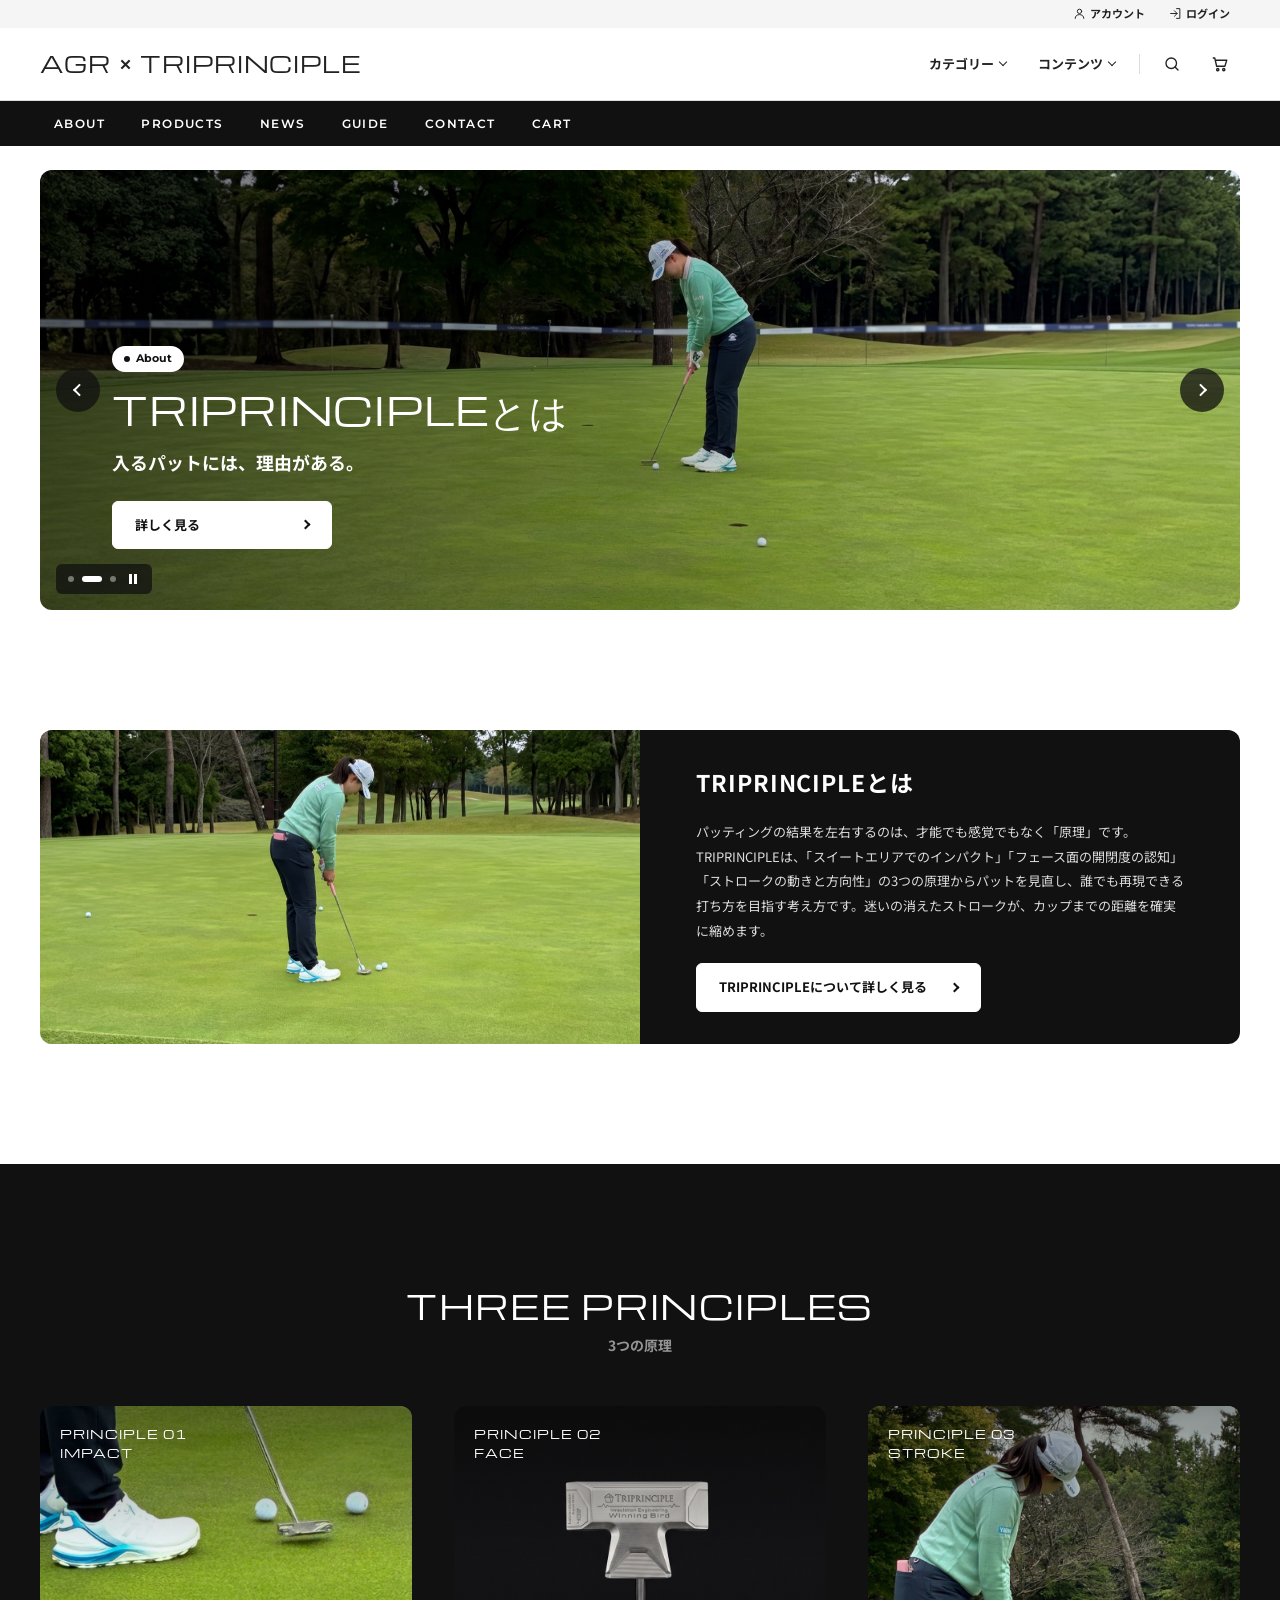
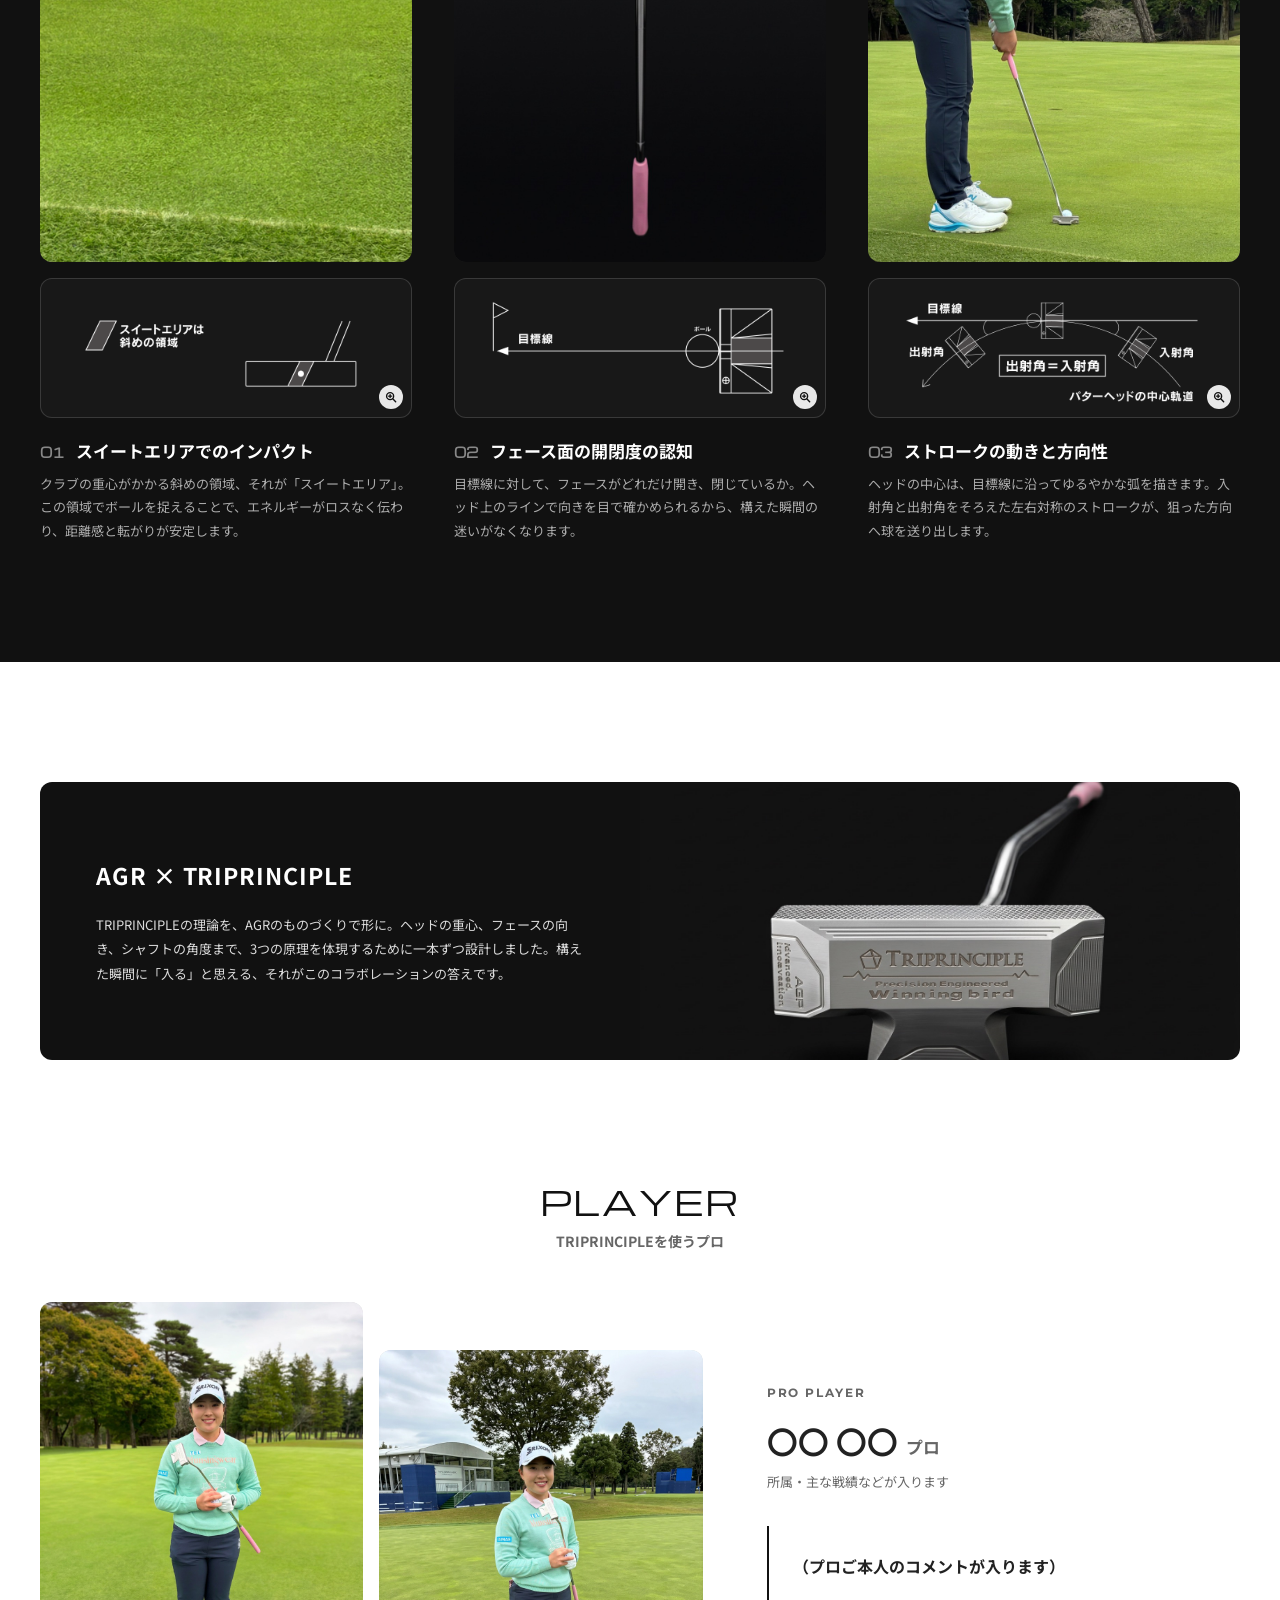
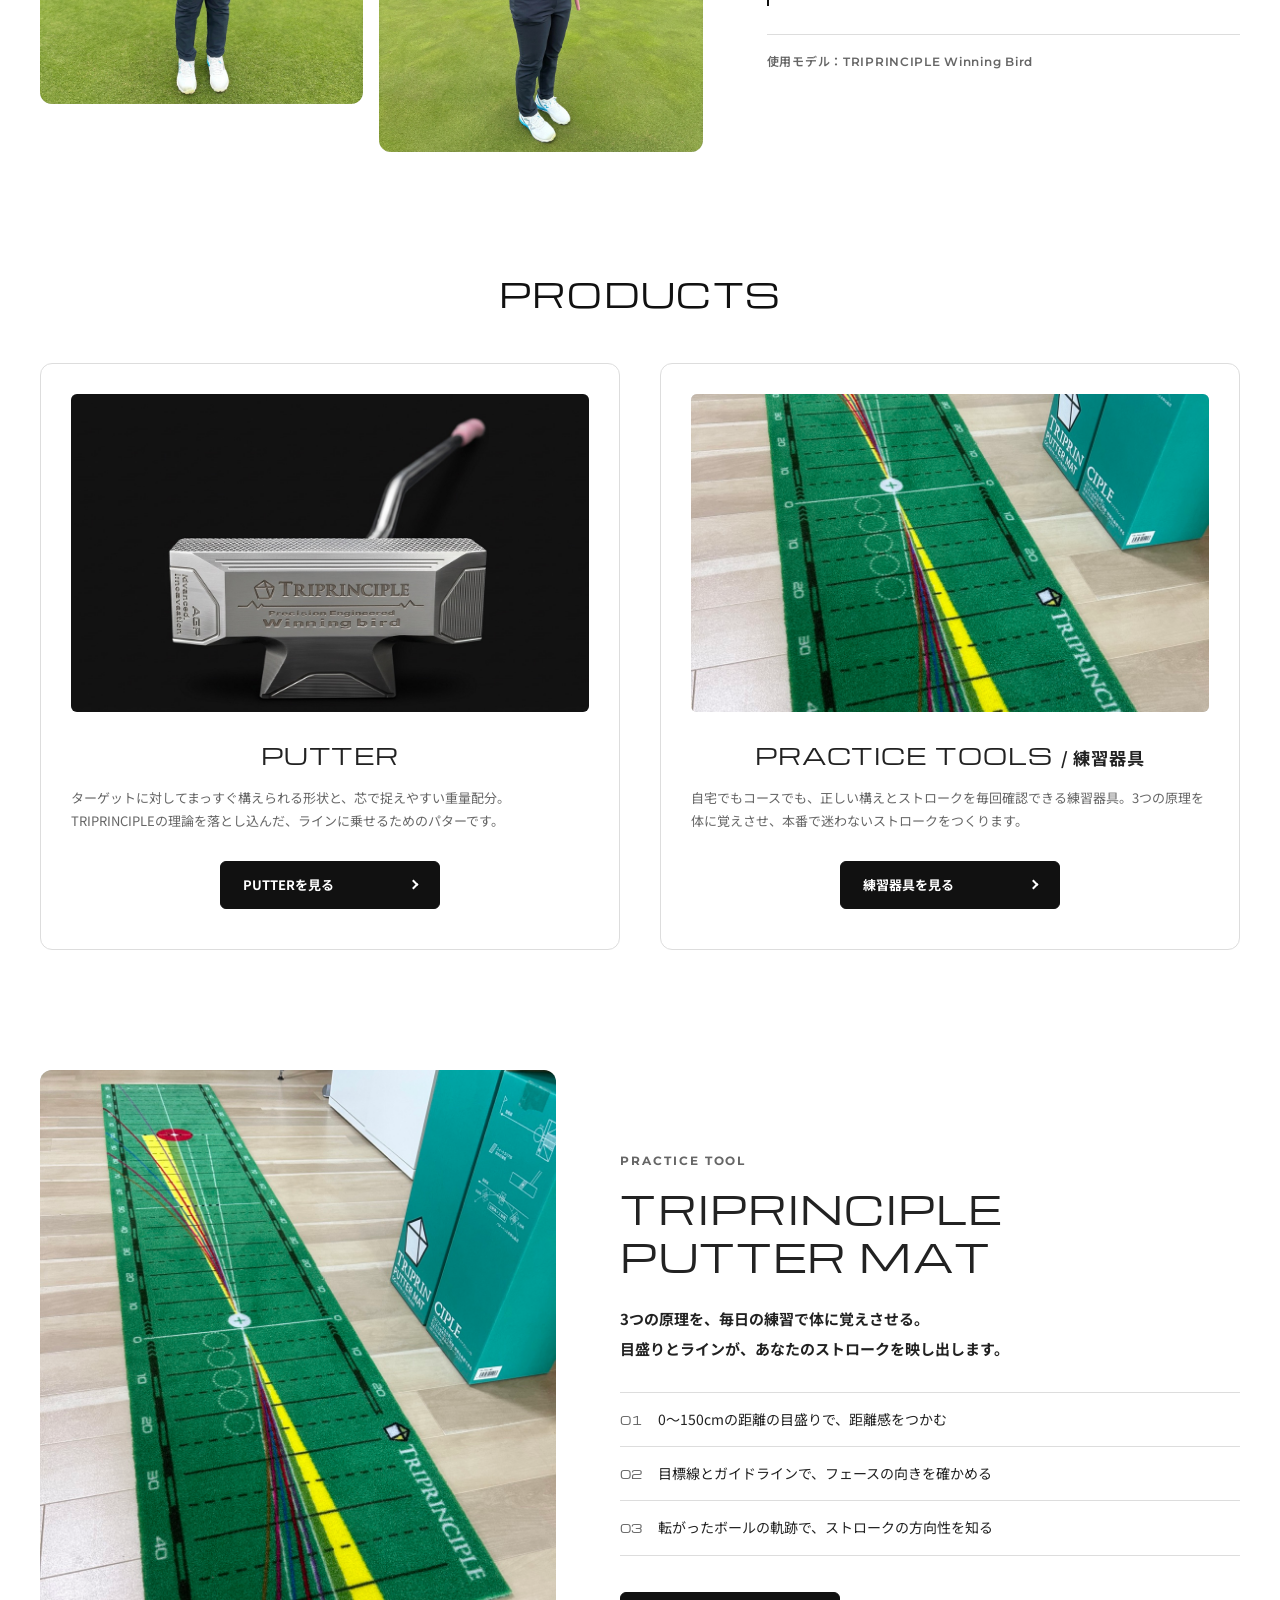
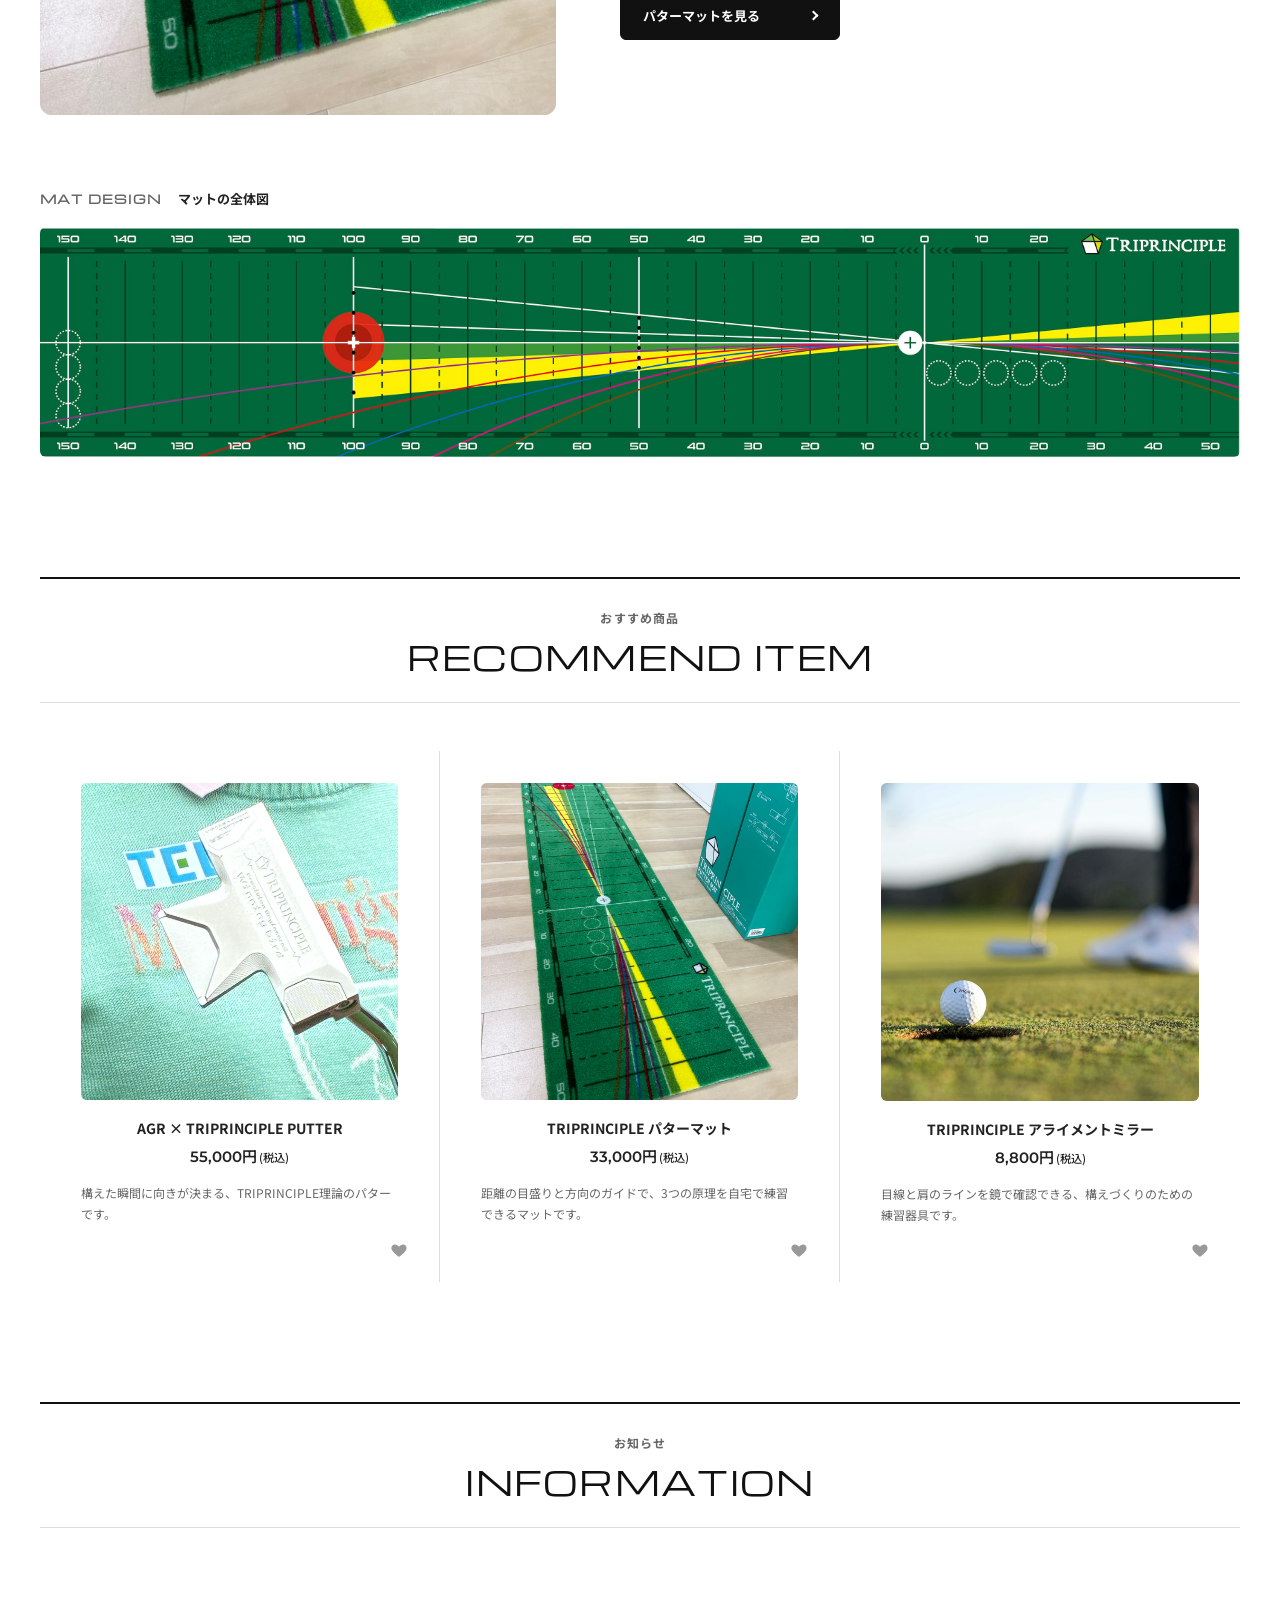
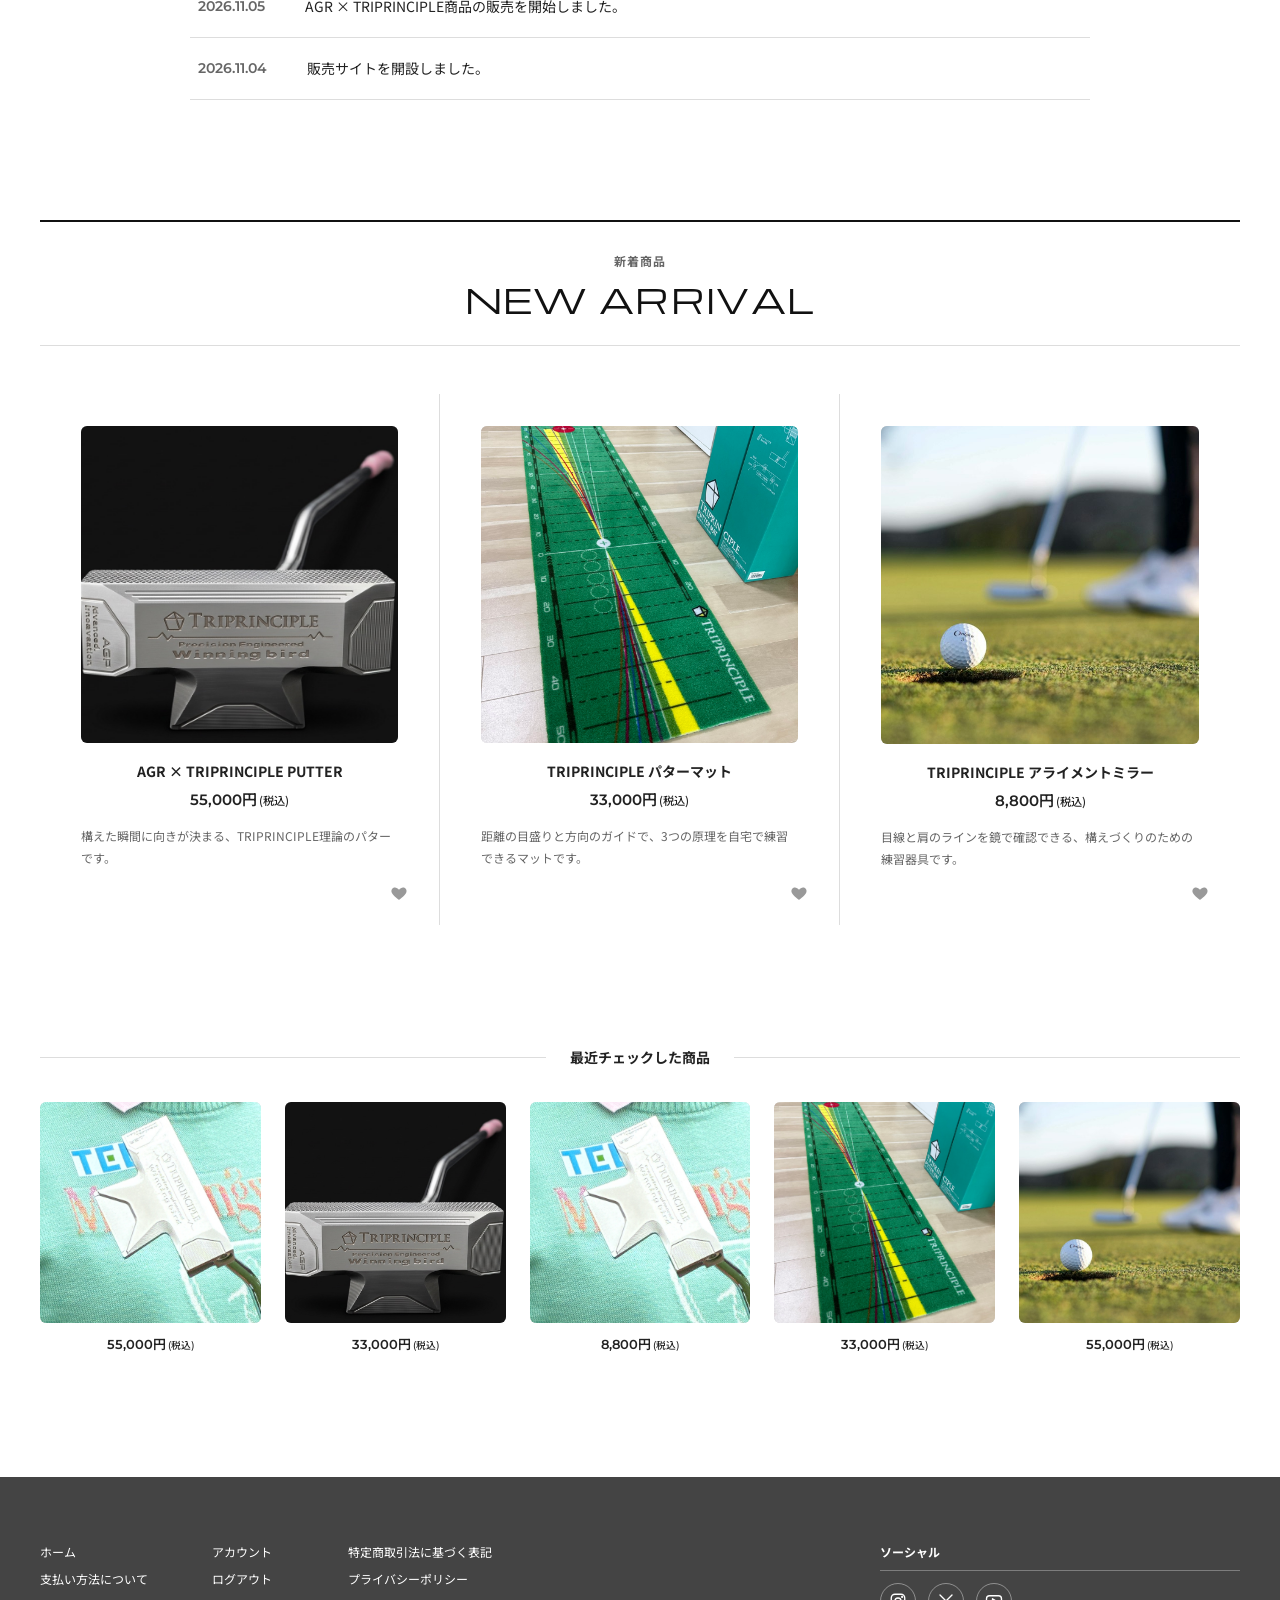
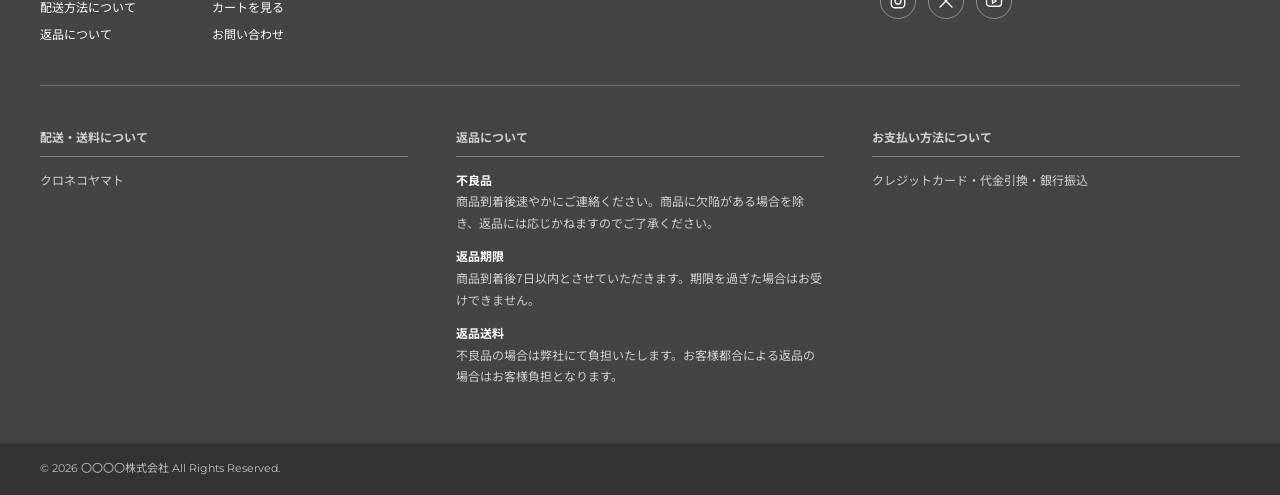
==== commit f944c547: "写真を自社素材に差し替え、使用プロ欄を追加 Co-Authored-By: Claude Opus 5.5 <noreply@anthropic.com>" ====
--- a/index.html
+++ b/index.html
@@ -3,7 +3,7 @@
 <head>
 <meta charset="UTF-8">
 <meta name="viewport" content="width=device-width, initial-scale=1">
-<meta name="robots" content="noindex, nofollow">
+  <meta name="robots" content="noindex, nofollow">
 <title>AGR TRIPRINCIPLE｜公式オンラインショップ</title>
 <meta name="description" content="AGR × TRIPRINCIPLE 公式サイト。パター・練習器具のオンラインショップ。">
 <link rel="preconnect" href="https://fonts.googleapis.com">
@@ -59,8 +59,8 @@
     <div class="slider" data-slider>
       <div class="slider__track">
         <!-- 1枚目：ブランド表記 -->
-        <article class="slide is-active">
-          <div class="ph slide__img" data-size="1500×550"><img src="https://images.unsplash.com/photo-1532508583690-538a1436f423?w=1500&h=550&fit=crop&auto=format&q=80" alt="グリーン上のパターとボール" loading="lazy"></div>
+        <article class="slide slide--product is-active">
+          <div class="ph slide__img" data-size="1500×550"><img src="image/photo/slide-1.jpg" alt="TRIPRINCIPLE パター Winning Bird" loading="lazy"></div>
           <div class="slide__body">
             <span class="tag">Brand</span>
             <p class="slide__brand">AGR × TRIPRINCIPLE</p>
@@ -70,7 +70,7 @@
         </article>
         <!-- 2枚目：TRIPRINCIPLEとは -->
         <article class="slide">
-          <div class="ph slide__img" data-size="1500×550"><img src="https://images.unsplash.com/photo-1621005569855-3a304a19198a?w=1500&h=550&fit=crop&auto=format&q=80" alt="ピンを望むパッティング" loading="lazy"></div>
+          <div class="ph slide__img" data-size="1500×550"><img src="image/photo/slide-2.jpg" alt="グリーン上でパッティングするプロゴルファー" loading="lazy"></div>
           <div class="slide__body">
             <span class="tag">About</span>
             <p class="slide__brand">TRIPRINCIPLEとは</p>
@@ -80,7 +80,7 @@
         </article>
         <!-- 3枚目：3つの原理 -->
         <article class="slide">
-          <div class="ph slide__img" data-size="1500×550"><img src="https://images.unsplash.com/photo-1600185801750-95579bfd6fd9?w=1500&h=550&fit=crop&auto=format&q=80" alt="パッティングするゴルファー" loading="lazy"></div>
+          <div class="ph slide__img" data-size="1500×550"><img src="image/photo/slide-3.jpg" alt="ストロークするプロゴルファー" loading="lazy"></div>
           <div class="slide__body">
             <span class="tag">Principles</span>
             <p class="slide__brand">TRIPRINCIPLE｜3つの原理</p>
@@ -103,7 +103,7 @@
   <!-- ============ TRIPRINCIPLEとは ============ -->
   <section class="sec" id="about">
     <div class="inner split">
-      <div class="ph split__img" data-size="600×278"><img src="https://images.unsplash.com/photo-1631213611148-aa45cfbb9472?w=600&h=278&fit=crop&auto=format&q=80" alt="グリーン上のゴルファー" loading="lazy"></div>
+      <div class="ph split__img" data-size="600×278"><img src="image/photo/top-about.jpg" alt="パッティングの構え" loading="lazy"></div>
       <div class="split__text split__text--dark">
         <h2 class="split__title">TRIPRINCIPLEとは</h2>
         <p>パッティングの結果を左右するのは、才能でも感覚でもなく「原理」です。TRIPRINCIPLEは、「スイートエリアでのインパクト」「フェース面の開閉度の認知」「ストロークの動きと方向性」の3つの原理からパットを見直し、誰でも再現できる打ち方を目指す考え方です。迷いの消えたストロークが、カップまでの距離を確実に縮めます。</p>
@@ -118,7 +118,7 @@
       <h2 class="ttl"><span class="ttl__en">THREE PRINCIPLES</span><span class="ttl__ja">3つの原理</span></h2>
       <div class="principles">
         <article class="principle">
-          <div class="ph principle__img" data-size="372×456"><img src="https://images.unsplash.com/photo-1530028438-3fad1bbcb752?w=372&h=456&fit=crop&auto=format&q=80" alt="パターの芯でボールを捉える瞬間" loading="lazy">
+          <div class="ph principle__img" data-size="372×456"><img src="image/photo/principle-photo-1.jpg" alt="パターでボールを捉える瞬間" loading="lazy">
             <span class="principle__en">PRINCIPLE 01<br>IMPACT</span>
           </div>
           <button type="button" class="principle__fig" data-zoom="image/principle-1.png" aria-label="図解を拡大：スイートエリアは斜めの領域">
@@ -128,7 +128,7 @@
           <p class="principle__text">クラブの重心がかかる斜めの領域、それが「スイートエリア」。この領域でボールを捉えることで、エネルギーがロスなく伝わり、距離感と転がりが安定します。</p>
         </article>
         <article class="principle">
-          <div class="ph principle__img" data-size="372×456"><img src="https://images.unsplash.com/photo-1763031382553-a4a8672b378f?w=372&h=456&fit=crop&auto=format&q=80" alt="ボールの後ろに構えたパターヘッド" loading="lazy">
+          <div class="ph principle__img" data-size="372×456"><img src="image/photo/principle-photo-2.jpg" alt="TRIPRINCIPLE パターのヘッド" loading="lazy">
             <span class="principle__en">PRINCIPLE 02<br>FACE</span>
           </div>
           <button type="button" class="principle__fig" data-zoom="image/principle-2.png" aria-label="図解を拡大：目標線とフェースの向き">
@@ -138,7 +138,7 @@
           <p class="principle__text">目標線に対して、フェースがどれだけ開き、閉じているか。ヘッド上のラインで向きを目で確かめられるから、構えた瞬間の迷いがなくなります。</p>
         </article>
         <article class="principle">
-          <div class="ph principle__img" data-size="372×456"><img src="https://images.unsplash.com/photo-1758157264325-d159cf9e9558?w=372&h=456&fit=crop&auto=format&q=80" alt="ストローク後に目標へ転がるボール" loading="lazy">
+          <div class="ph principle__img" data-size="372×456"><img src="image/photo/principle-photo-3.jpg" alt="体の横から見たストローク" loading="lazy">
             <span class="principle__en">PRINCIPLE 03<br>STROKE</span>
           </div>
           <button type="button" class="principle__fig" data-zoom="image/principle-3.png" aria-label="図解を拡大：出射角＝入射角のストローク">
@@ -154,7 +154,7 @@
   <!-- ============ AGR × TRIPRINCIPLE ============ -->
   <section class="sec">
     <div class="inner split split--reverse">
-      <div class="ph split__img" data-size="600×278"><img src="https://images.unsplash.com/photo-1555983321-dbbbc416ed8a?w=600&h=278&fit=crop&auto=format&q=80" alt="ラインを読むゴルファー" loading="lazy"></div>
+      <div class="ph split__img" data-size="600×278"><img src="image/photo/slide-1.jpg" alt="TRIPRINCIPLE パター" loading="lazy"></div>
       <div class="split__text split__text--dark">
         <h2 class="split__title">AGR × TRIPRINCIPLE</h2>
         <p>TRIPRINCIPLEの理論を、AGRのものづくりで形に。ヘッドの重心、フェースの向き、シャフトの角度まで、3つの原理を体現するために一本ずつ設計しました。構えた瞬間に「入る」と思える、それがこのコラボレーションの答えです。</p>
@@ -162,13 +162,33 @@
     </div>
   </section>
 
+  <!-- ============ 使用プロ ============ -->
+  <section class="sec" id="player">
+    <div class="inner">
+      <h2 class="ttl"><span class="ttl__en">PLAYER</span><span class="ttl__ja">TRIPRINCIPLEを使うプロ</span></h2>
+      <div class="player">
+        <div class="player__photos">
+          <div class="ph player__img" data-size="928×1152"><img src="image/photo/player-1.jpg" alt="TRIPRINCIPLE パターを持つプロゴルファー" loading="lazy"></div>
+          <div class="ph player__img" data-size="928×1152"><img src="image/photo/player-2.jpg" alt="TRIPRINCIPLE パターを持つプロゴルファー" loading="lazy"></div>
+        </div>
+        <div class="player__body">
+          <p class="kicker">PRO PLAYER</p>
+          <p class="player__name">〇〇 〇〇<span>プロ</span></p>
+          <p class="player__meta">所属・主な戦績などが入ります</p>
+          <blockquote class="player__voice">（プロご本人のコメントが入ります）</blockquote>
+          <p class="player__note">使用モデル：TRIPRINCIPLE Winning Bird</p>
+        </div>
+      </div>
+    </div>
+  </section>
+
   <!-- ============ PRODUCTS ============ -->
   <section class="sec" id="products">
     <div class="inner">
       <h2 class="ttl"><span class="ttl__en">PRODUCTS</span></h2>
       <div class="products">
         <article class="product">
-          <div class="ph product__img" data-size="520×319"><img src="https://images.unsplash.com/photo-1722849899776-3c6abb5a46c7?w=520&h=319&fit=crop&auto=format&q=80" alt="カップ際のパター" loading="lazy"></div>
+          <div class="ph product__img" data-size="520×319"><img src="image/photo/slide-1.jpg" alt="TRIPRINCIPLE パター" loading="lazy"></div>
           <h3 class="product__name">PUTTER</h3>
           <p class="product__text">ターゲットに対してまっすぐ構えられる形状と、芯で捉えやすい重量配分。TRIPRINCIPLEの理論を落とし込んだ、ラインに乗せるためのパターです。</p>
           <a href="#" class="btn btn--black">PUTTERを見る</a>
@@ -223,7 +243,7 @@
       <div class="items">
         <article class="item">
           <a href="#" class="item__link">
-            <div class="ph item__img" data-size="318×318"><img src="https://images.unsplash.com/photo-1621005570352-6418df03796b?w=318&h=318&fit=crop&auto=format&q=80" alt="パターとボール" loading="lazy"></div>
+            <div class="ph item__img" data-size="318×318"><img src="image/photo/putter-head.jpg" alt="TRIPRINCIPLE パターのヘッド" style="object-position: 50% 40%" loading="lazy"></div>
             <h3 class="item__name">AGR × TRIPRINCIPLE PUTTER</h3>
             <p class="item__price">55,000円<small>(税込)</small></p>
             <p class="item__desc">構えた瞬間に向きが決まる、TRIPRINCIPLE理論のパターです。</p>
@@ -241,7 +261,7 @@
         </article>
         <article class="item">
           <a href="#" class="item__link">
-            <div class="ph item__img" data-size="318×318"><img src="https://images.unsplash.com/photo-1650465263750-e333c7bcd30c?w=318&h=318&fit=crop&auto=format&q=80" alt="カップ際のボール" loading="lazy"></div>
+            <div class="ph item__img" data-size="318×318"><img src="image/photo/ball.jpg" alt="カップ際のボール" loading="lazy"></div>
             <h3 class="item__name">TRIPRINCIPLE アライメントミラー</h3>
             <p class="item__price">8,800円<small>(税込)</small></p>
             <p class="item__desc">目線と肩のラインを鏡で確認できる、構えづくりのための練習器具です。</p>
@@ -270,7 +290,7 @@
       <div class="items">
         <article class="item">
           <a href="#" class="item__link">
-            <div class="ph item__img" data-size="318×318"><img src="https://images.unsplash.com/photo-1722849899776-3c6abb5a46c7?w=318&h=318&fit=crop&auto=format&q=80" alt="カップ際のパター" loading="lazy"></div>
+            <div class="ph item__img" data-size="318×318"><img src="image/photo/slide-1.jpg" alt="TRIPRINCIPLE パター" loading="lazy"></div>
             <h3 class="item__name">AGR × TRIPRINCIPLE PUTTER</h3>
             <p class="item__price">55,000円<small>(税込)</small></p>
             <p class="item__desc">構えた瞬間に向きが決まる、TRIPRINCIPLE理論のパターです。</p>
@@ -288,7 +308,7 @@
         </article>
         <article class="item">
           <a href="#" class="item__link">
-            <div class="ph item__img" data-size="318×318"><img src="https://images.unsplash.com/photo-1723570734406-4b8455a35e4a?w=318&h=318&fit=crop&auto=format&q=80" alt="芝の上のクラブとボール" loading="lazy"></div>
+            <div class="ph item__img" data-size="318×318"><img src="image/photo/ball.jpg" alt="カップ際のボール" loading="lazy"></div>
             <h3 class="item__name">TRIPRINCIPLE アライメントミラー</h3>
             <p class="item__price">8,800円<small>(税込)</small></p>
             <p class="item__desc">目線と肩のラインを鏡で確認できる、構えづくりのための練習器具です。</p>
@@ -304,11 +324,11 @@
     <div class="inner">
       <h2 class="ttl-mini"><span>最近チェックした商品</span></h2>
       <ul class="history">
-        <li><a href="#"><div class="ph" data-size="200×200"><img src="https://images.unsplash.com/photo-1532508583690-538a1436f423?w=200&h=200&fit=crop&auto=format&q=80" alt="グリーン上のパターとボール" loading="lazy"></div><p>55,000円<small>(税込)</small></p></a></li>
-        <li><a href="#"><div class="ph" data-size="200×200"><img src="https://images.unsplash.com/photo-1621005570352-6418df03796b?w=200&h=200&fit=crop&auto=format&q=80" alt="パターとボール" loading="lazy"></div><p>33,000円<small>(税込)</small></p></a></li>
-        <li><a href="#"><div class="ph" data-size="200×200"><img src="https://images.unsplash.com/photo-1722849899776-3c6abb5a46c7?w=200&h=200&fit=crop&auto=format&q=80" alt="カップ際のパター" loading="lazy"></div><p>8,800円<small>(税込)</small></p></a></li>
+        <li><a href="#"><div class="ph" data-size="200×200"><img src="image/photo/putter-head.jpg" alt="TRIPRINCIPLE パターのヘッド" style="object-position: 50% 40%" loading="lazy"></div><p>55,000円<small>(税込)</small></p></a></li>
+        <li><a href="#"><div class="ph" data-size="200×200"><img src="image/photo/slide-1.jpg" alt="TRIPRINCIPLE パター" loading="lazy"></div><p>33,000円<small>(税込)</small></p></a></li>
+        <li><a href="#"><div class="ph" data-size="200×200"><img src="image/photo/putter-head.jpg" alt="TRIPRINCIPLE パターのヘッド" style="object-position: 50% 40%" loading="lazy"></div><p>8,800円<small>(税込)</small></p></a></li>
         <li><a href="#"><div class="ph" data-size="200×200"><img src="image/putter-mat.jpg" alt="TRIPRINCIPLE パターマット" loading="lazy"></div><p>33,000円<small>(税込)</small></p></a></li>
-        <li><a href="#"><div class="ph" data-size="200×200"><img src="https://images.unsplash.com/photo-1650465263750-e333c7bcd30c?w=200&h=200&fit=crop&auto=format&q=80" alt="カップ際のボール" loading="lazy"></div><p>55,000円<small>(税込)</small></p></a></li>
+        <li><a href="#"><div class="ph" data-size="200×200"><img src="image/photo/ball.jpg" alt="カップ際のボール" loading="lazy"></div><p>55,000円<small>(税込)</small></p></a></li>
       </ul>
     </div>
   </section>
--- a/css/style.css
+++ b/css/style.css
@@ -924,6 +924,47 @@
   .aboutCta { grid-template-columns: 1fr; gap: 32px; }
 }
 
+/* =========================================================
+   スライダー：商品写真の回（黒地に右寄せで、ヘッド全体を見せる）
+   ========================================================= */
+.slide--product .slide__img { background: #121212; } /* 写真の端の黒と同じ色 */
+.slide--product .slide__img::after { display: none; } /* 仮置きのサイズ表示を隠す */
+.slide--product .slide__img img { left: auto; right: 0; width: 58%; object-fit: contain; object-position: right center; } /* 左に文字の場所を空ける */
+
+/* =========================================================
+   使用プロ（記念写真2枚＋名前・コメント）
+   ========================================================= */
+.player {
+  display: grid; grid-template-columns: minmax(0, 7fr) minmax(0, 5fr); gap: 64px;
+  align-items: center;
+}
+.player__photos { display: grid; grid-template-columns: 1fr 1fr; gap: 16px; }
+.player__img { aspect-ratio: 928 / 1152; border-radius: var(--radius); }
+.player__img:nth-child(2) { margin-top: 48px; } /* 2枚を上下にずらしてリズムを出す */
+.player__name {
+  margin-top: 16px;
+  font-size: clamp(24px, 2.4vw, 32px); font-weight: 700; line-height: 1.4;
+}
+.player__name span { margin-left: 8px; font-size: .55em; color: var(--sub); }
+.player__meta { margin-top: 8px; font-size: 13px; color: var(--sub); }
+.player__voice {
+  margin: 32px 0 0; padding: 24px 0 24px 24px;
+  border-left: 2px solid var(--black);
+  font-size: 16px; font-weight: 700; line-height: 2;
+}
+.player__note {
+  margin-top: 28px; padding-top: 16px;
+  border-top: 1px solid var(--line);
+  font-family: var(--ff-en); font-size: 12px; font-weight: 600; letter-spacing: .06em; color: var(--sub);
+}
+
+@media (max-width: 768px) {
+  .slide--product .slide__img img { width: 100%; object-fit: contain; object-position: center top; } /* 写真は上、文字は下の黒地に */
+  .player { grid-template-columns: 1fr; gap: 32px; }
+  .player__photos { gap: 10px; }
+  .player__img:nth-child(2) { margin-top: 28px; }
+}
+
 /* 320px前後の小さい機種：ロゴとアイコンが横に収まるように詰める */
 @media (max-width: 359px) {
   .header__logo { font-size: 10px; }
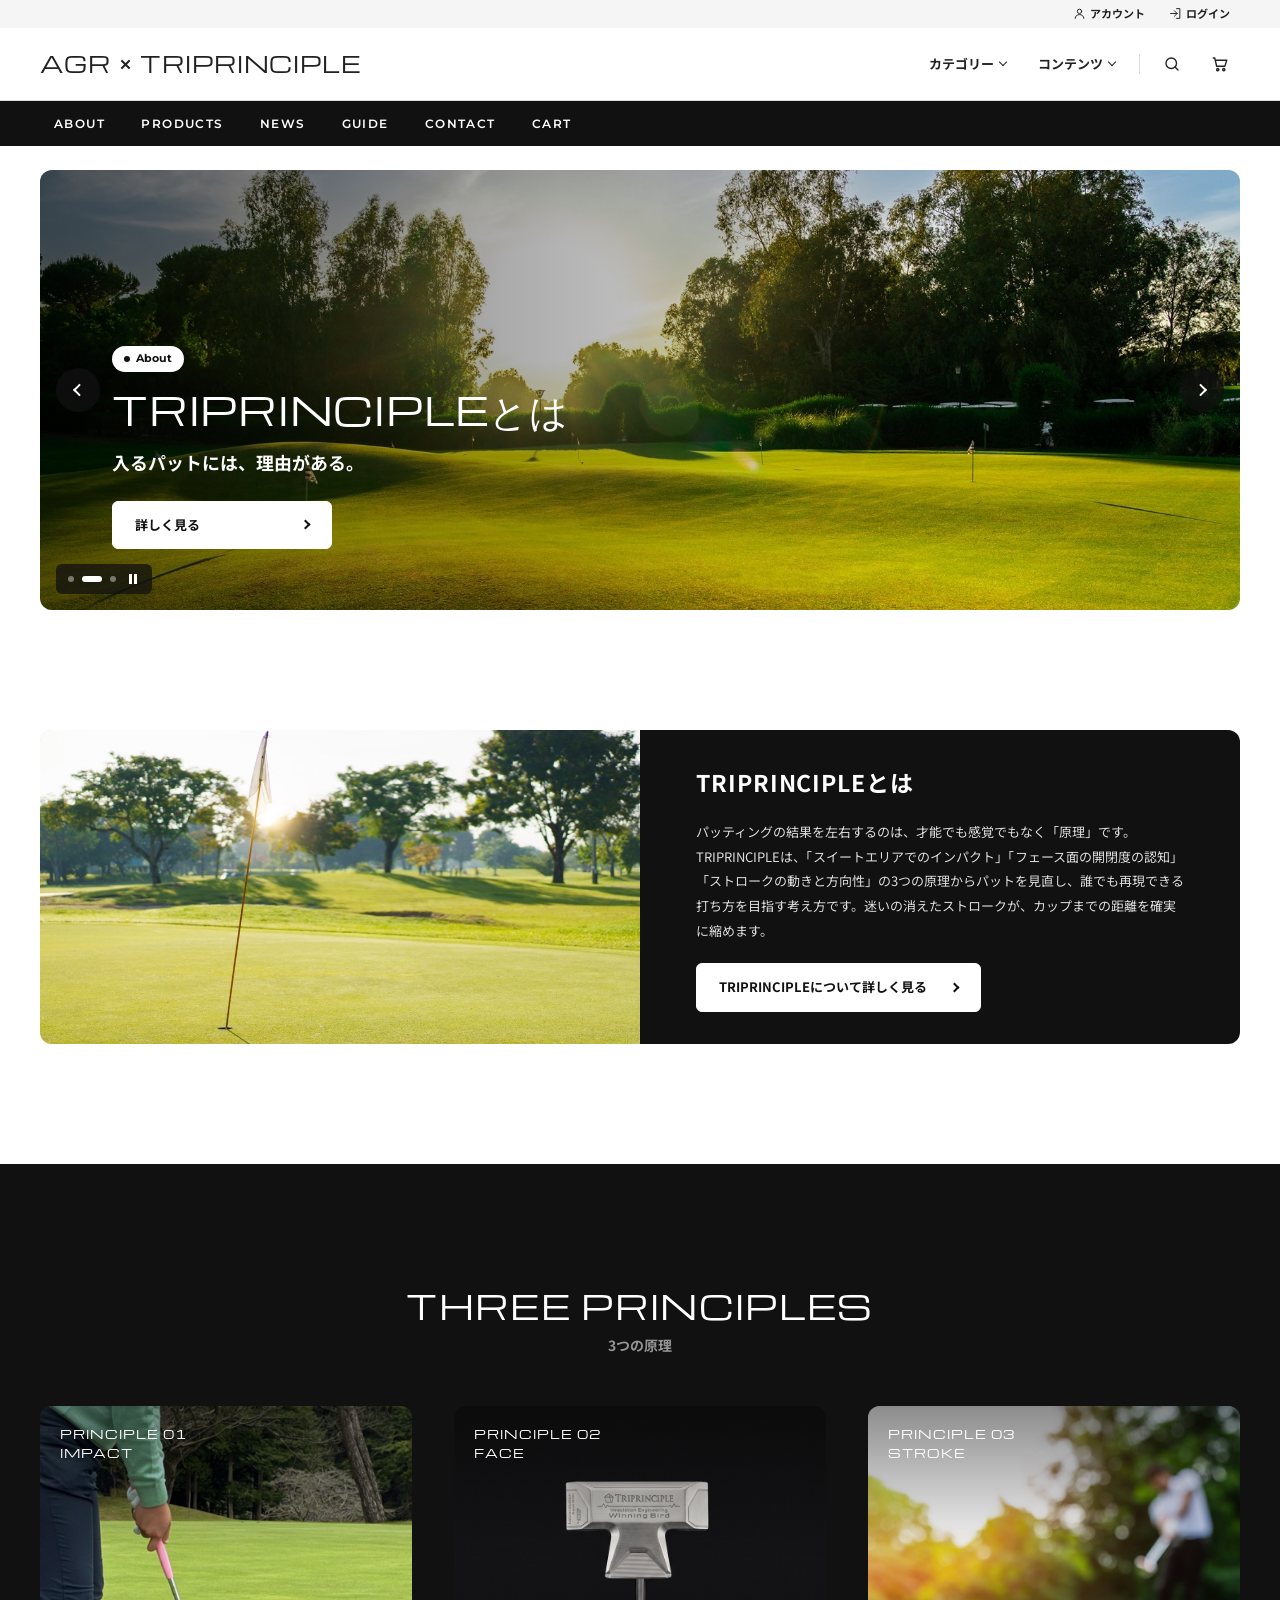
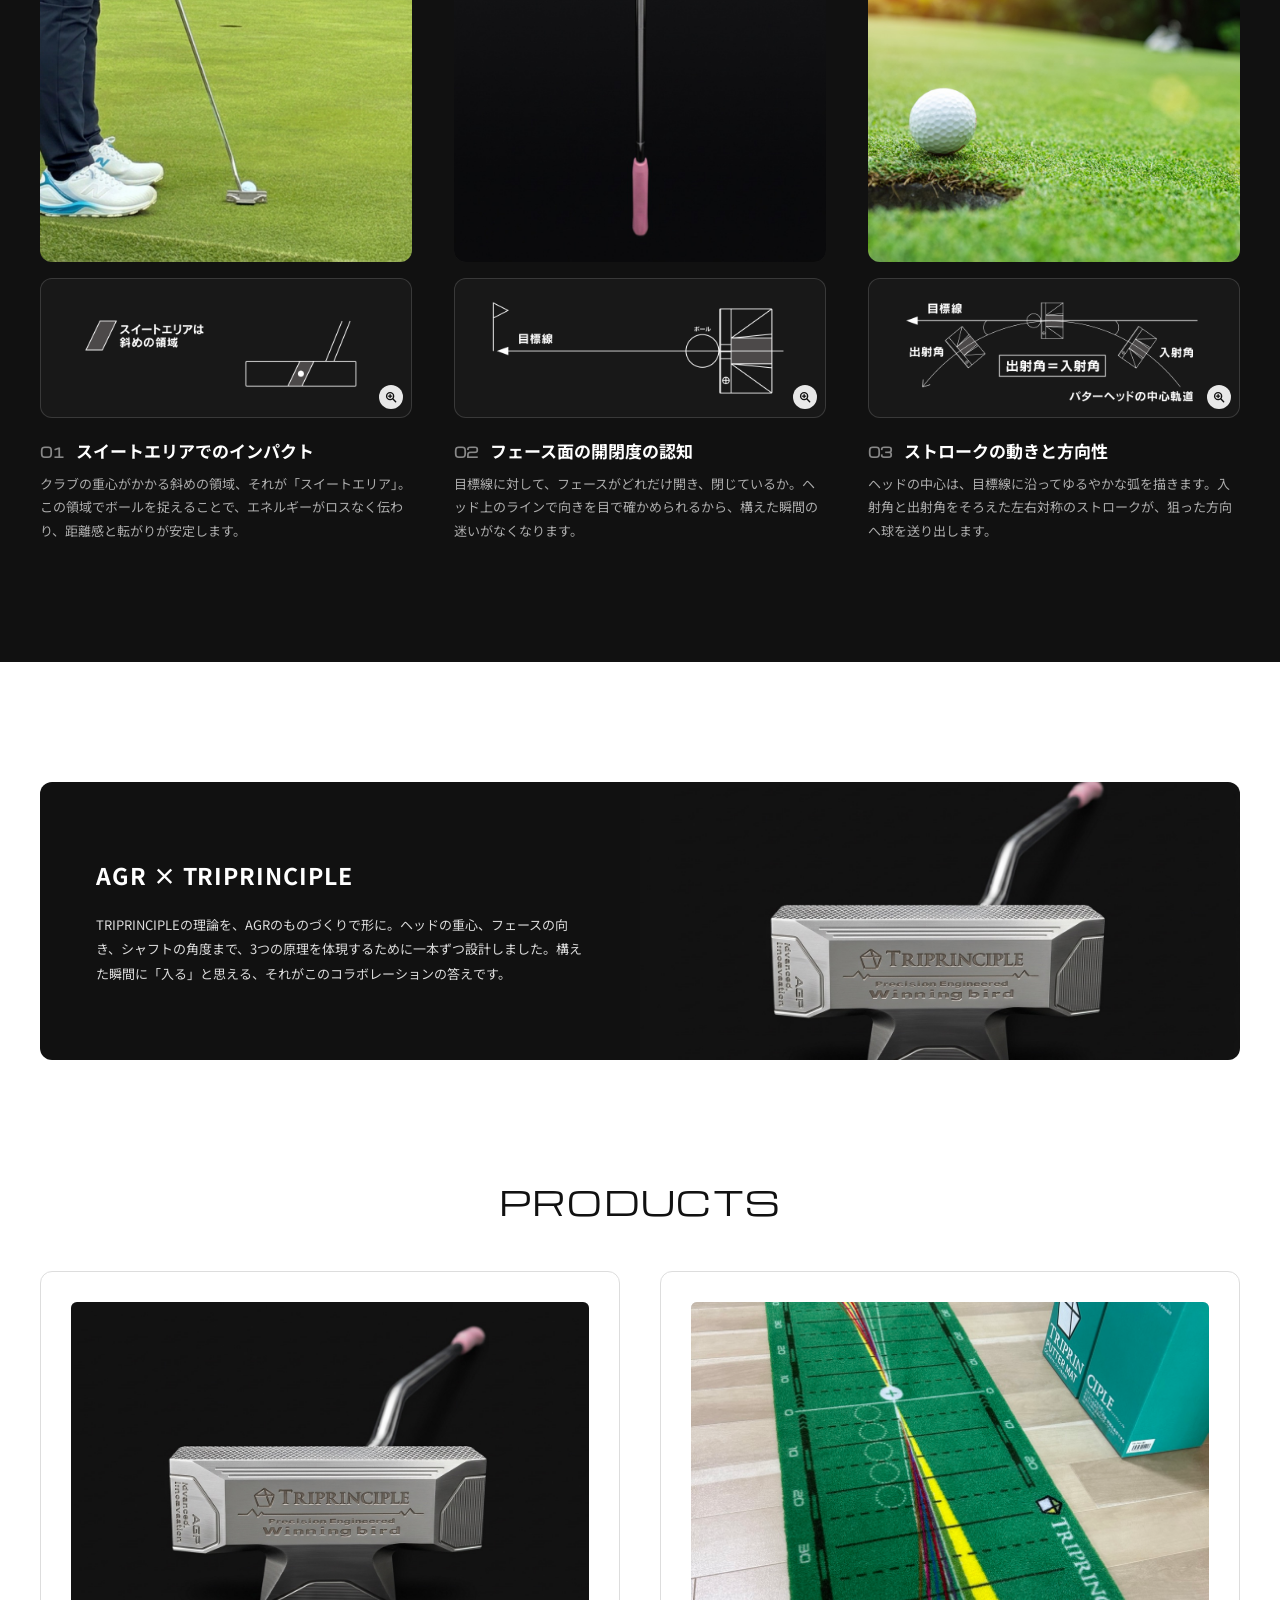
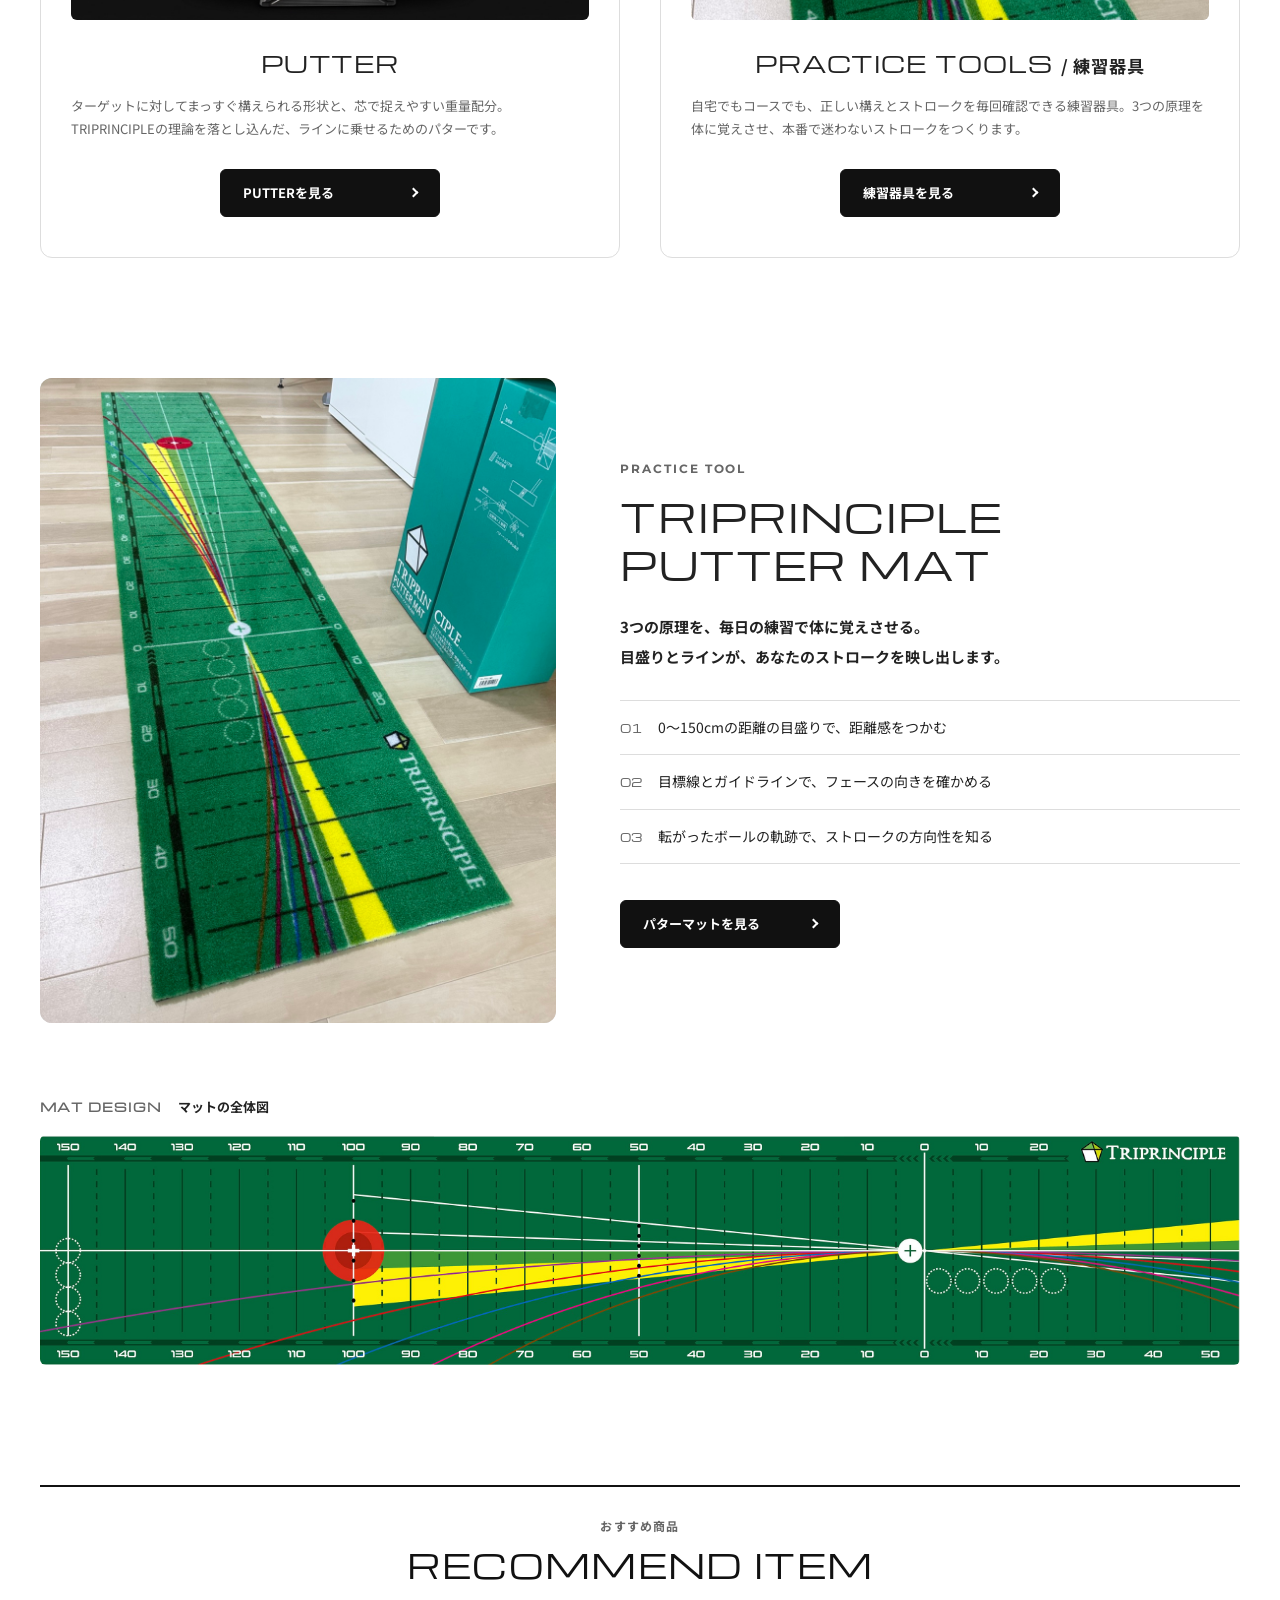
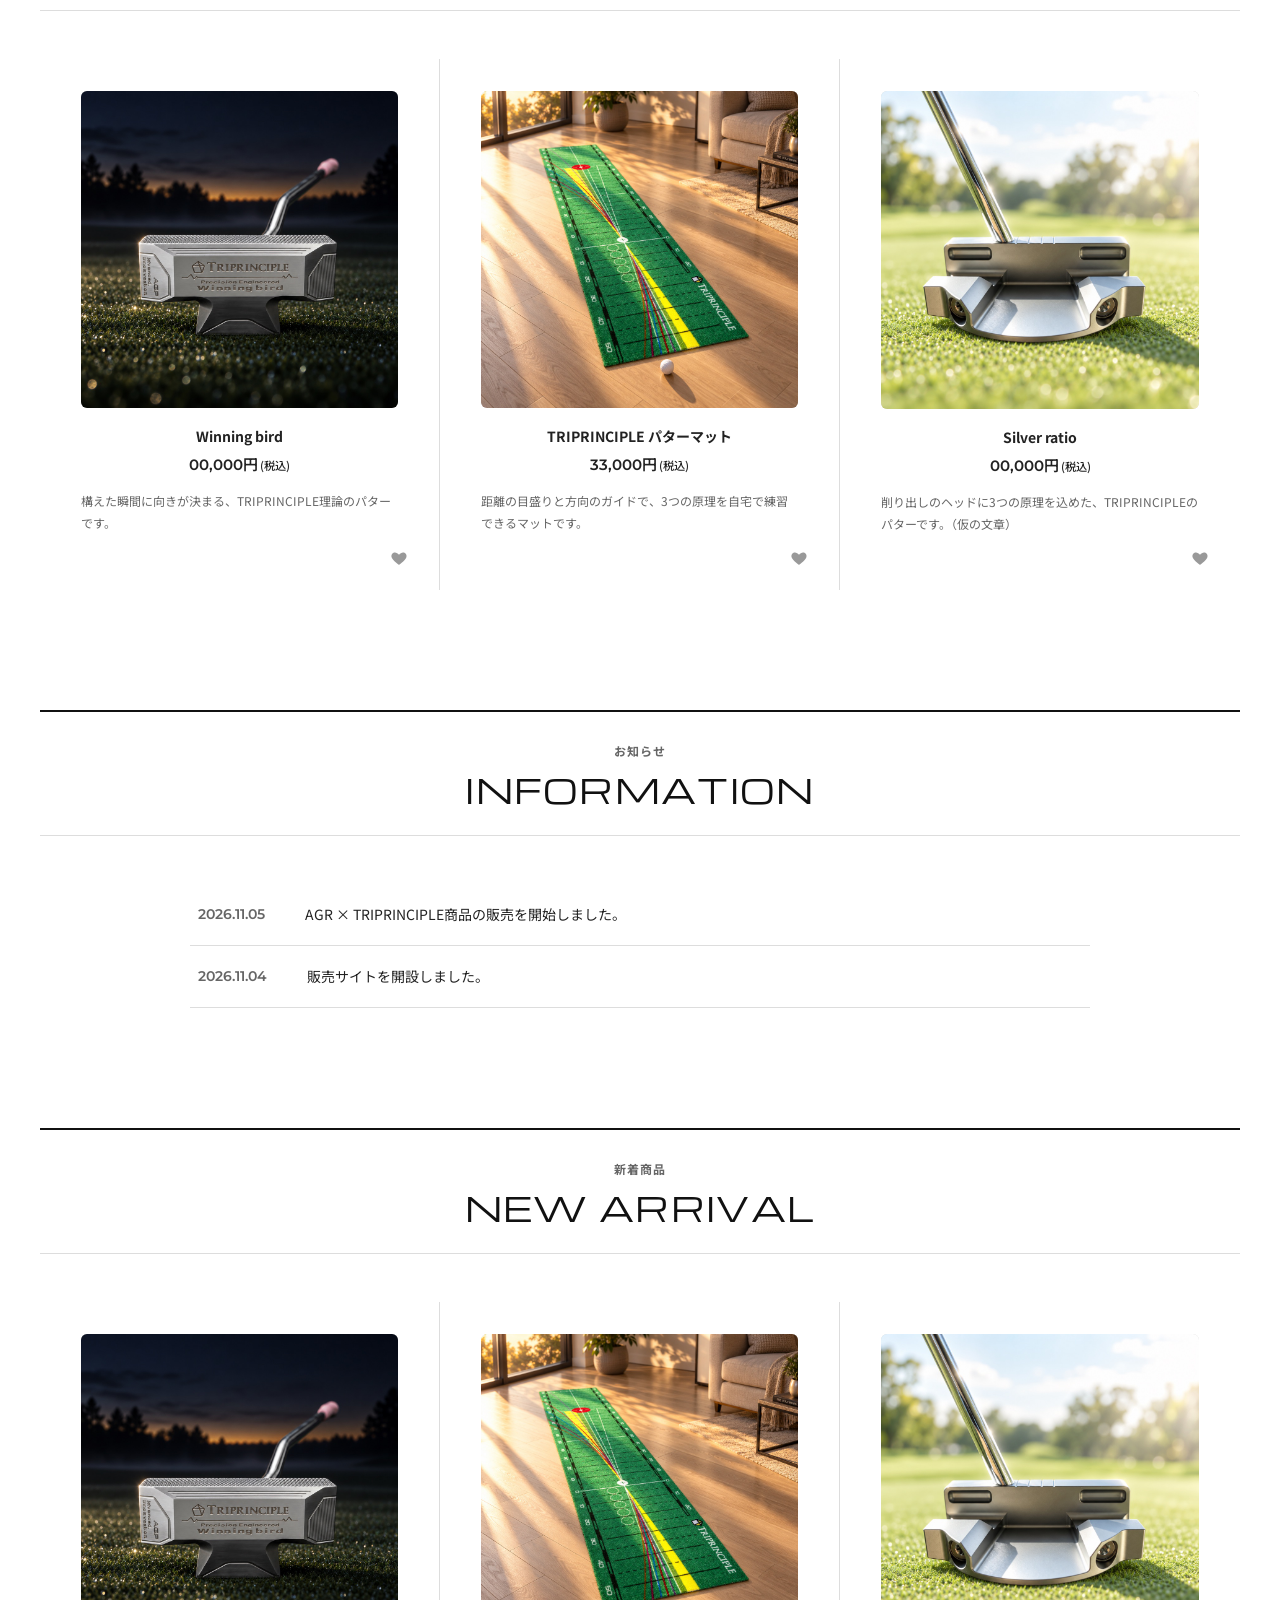
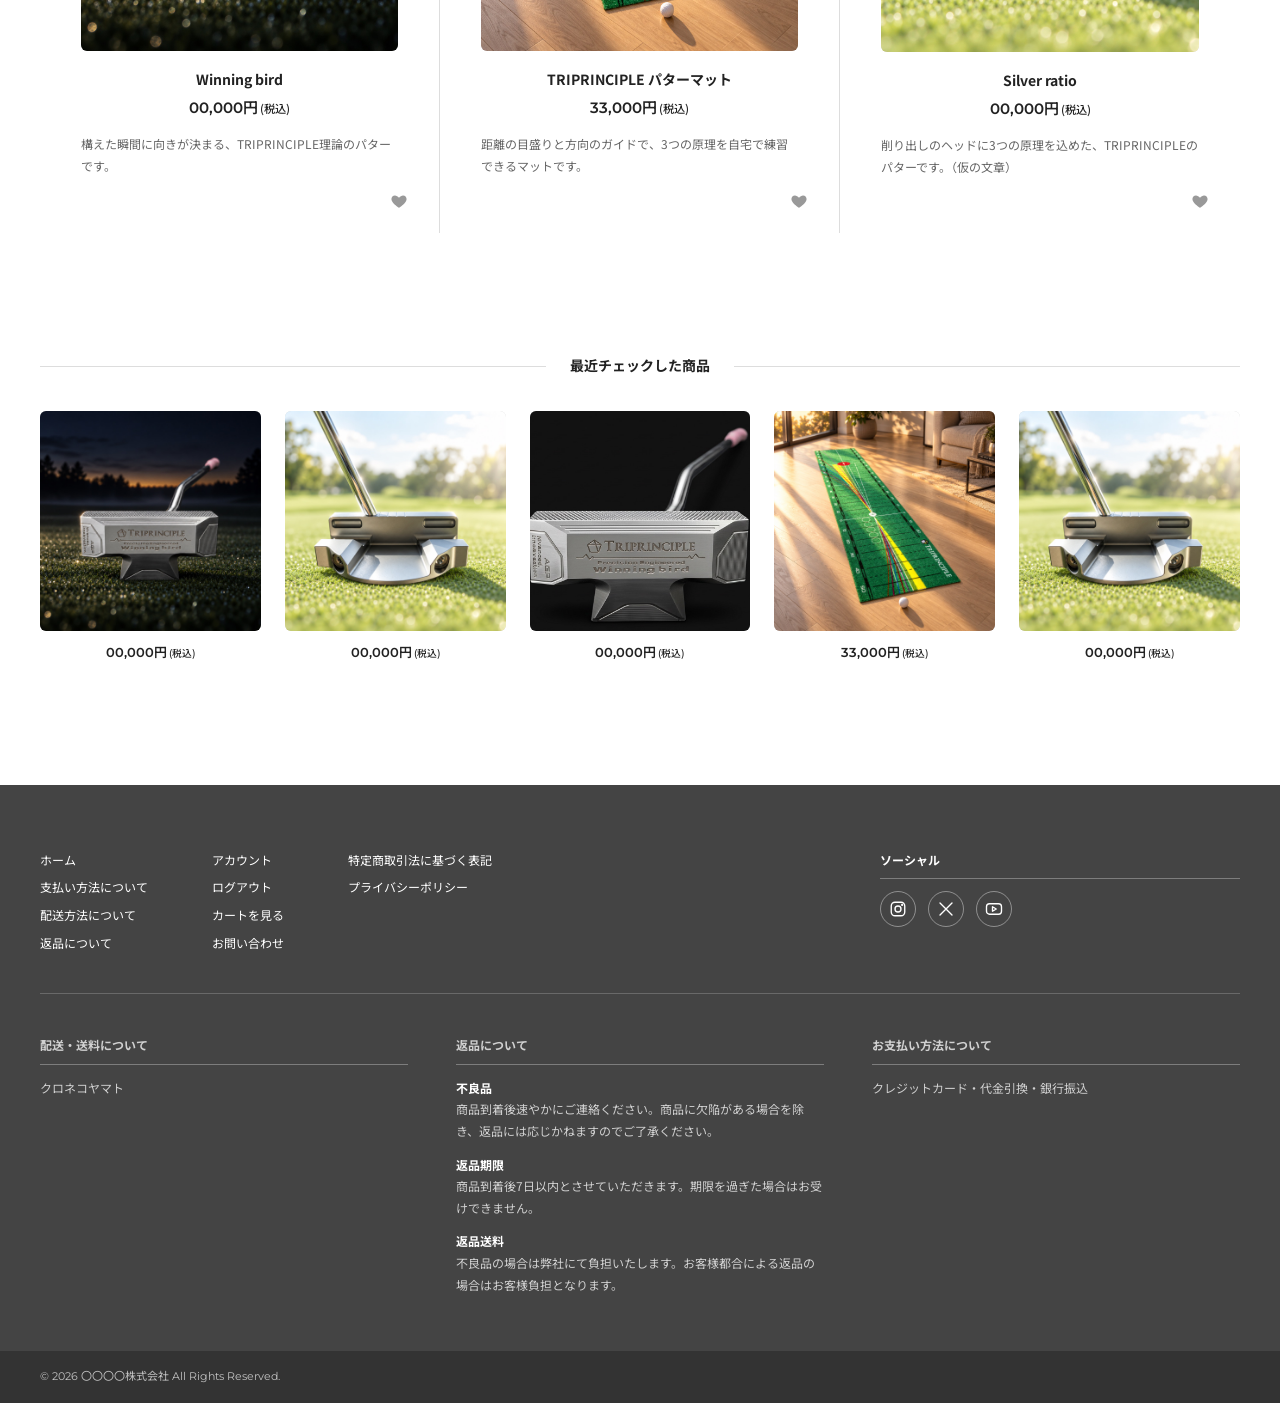
==== commit 691737f0: "AGR × TRIPRINCIPLE ホームページ提案 Co-Authored-By: Claude Opus 5.5 <noreply@anthropic.com>" ====
--- a/index.html
+++ b/index.html
@@ -70,7 +70,7 @@
         </article>
         <!-- 2枚目：TRIPRINCIPLEとは -->
         <article class="slide">
-          <div class="ph slide__img" data-size="1500×550"><img src="image/photo/slide-2.jpg" alt="グリーン上でパッティングするプロゴルファー" loading="lazy"></div>
+          <div class="ph slide__img" data-size="1500×550"><img src="image/photo/slide-2.jpg" alt="夕日に照らされたパッティンググリーン" loading="lazy"></div>
           <div class="slide__body">
             <span class="tag">About</span>
             <p class="slide__brand">TRIPRINCIPLEとは</p>
@@ -80,7 +80,7 @@
         </article>
         <!-- 3枚目：3つの原理 -->
         <article class="slide">
-          <div class="ph slide__img" data-size="1500×550"><img src="image/photo/slide-3.jpg" alt="ストロークするプロゴルファー" loading="lazy"></div>
+          <div class="ph slide__img" data-size="1500×550"><img src="image/photo/slide-3.jpg" alt="バンカーに囲まれたグリーン" loading="lazy"></div>
           <div class="slide__body">
             <span class="tag">Principles</span>
             <p class="slide__brand">TRIPRINCIPLE｜3つの原理</p>
@@ -103,7 +103,7 @@
   <!-- ============ TRIPRINCIPLEとは ============ -->
   <section class="sec" id="about">
     <div class="inner split">
-      <div class="ph split__img" data-size="600×278"><img src="image/photo/top-about.jpg" alt="パッティングの構え" loading="lazy"></div>
+      <div class="ph split__img" data-size="600×278"><img src="image/photo/top-about.jpg" alt="朝日の差すグリーンとピン" loading="lazy"></div>
       <div class="split__text split__text--dark">
         <h2 class="split__title">TRIPRINCIPLEとは</h2>
         <p>パッティングの結果を左右するのは、才能でも感覚でもなく「原理」です。TRIPRINCIPLEは、「スイートエリアでのインパクト」「フェース面の開閉度の認知」「ストロークの動きと方向性」の3つの原理からパットを見直し、誰でも再現できる打ち方を目指す考え方です。迷いの消えたストロークが、カップまでの距離を確実に縮めます。</p>
@@ -118,7 +118,7 @@
       <h2 class="ttl"><span class="ttl__en">THREE PRINCIPLES</span><span class="ttl__ja">3つの原理</span></h2>
       <div class="principles">
         <article class="principle">
-          <div class="ph principle__img" data-size="372×456"><img src="image/photo/principle-photo-1.jpg" alt="パターでボールを捉える瞬間" loading="lazy">
+          <div class="ph principle__img" data-size="372×456"><img src="image/photo/principle-photo-1.jpg" alt="ボールの後ろに添えたパター" loading="lazy">
             <span class="principle__en">PRINCIPLE 01<br>IMPACT</span>
           </div>
           <button type="button" class="principle__fig" data-zoom="image/principle-1.png" aria-label="図解を拡大：スイートエリアは斜めの領域">
@@ -138,7 +138,7 @@
           <p class="principle__text">目標線に対して、フェースがどれだけ開き、閉じているか。ヘッド上のラインで向きを目で確かめられるから、構えた瞬間の迷いがなくなります。</p>
         </article>
         <article class="principle">
-          <div class="ph principle__img" data-size="372×456"><img src="image/photo/principle-photo-3.jpg" alt="体の横から見たストローク" loading="lazy">
+          <div class="ph principle__img" data-size="372×456"><img src="image/photo/principle-photo-3.jpg" alt="カップへ向かうボールとストローク" loading="lazy">
             <span class="principle__en">PRINCIPLE 03<br>STROKE</span>
           </div>
           <button type="button" class="principle__fig" data-zoom="image/principle-3.png" aria-label="図解を拡大：出射角＝入射角のストローク">
@@ -158,26 +158,6 @@
       <div class="split__text split__text--dark">
         <h2 class="split__title">AGR × TRIPRINCIPLE</h2>
         <p>TRIPRINCIPLEの理論を、AGRのものづくりで形に。ヘッドの重心、フェースの向き、シャフトの角度まで、3つの原理を体現するために一本ずつ設計しました。構えた瞬間に「入る」と思える、それがこのコラボレーションの答えです。</p>
-      </div>
-    </div>
-  </section>
-
-  <!-- ============ 使用プロ ============ -->
-  <section class="sec" id="player">
-    <div class="inner">
-      <h2 class="ttl"><span class="ttl__en">PLAYER</span><span class="ttl__ja">TRIPRINCIPLEを使うプロ</span></h2>
-      <div class="player">
-        <div class="player__photos">
-          <div class="ph player__img" data-size="928×1152"><img src="image/photo/player-1.jpg" alt="TRIPRINCIPLE パターを持つプロゴルファー" loading="lazy"></div>
-          <div class="ph player__img" data-size="928×1152"><img src="image/photo/player-2.jpg" alt="TRIPRINCIPLE パターを持つプロゴルファー" loading="lazy"></div>
-        </div>
-        <div class="player__body">
-          <p class="kicker">PRO PLAYER</p>
-          <p class="player__name">〇〇 〇〇<span>プロ</span></p>
-          <p class="player__meta">所属・主な戦績などが入ります</p>
-          <blockquote class="player__voice">（プロご本人のコメントが入ります）</blockquote>
-          <p class="player__note">使用モデル：TRIPRINCIPLE Winning Bird</p>
-        </div>
       </div>
     </div>
   </section>
@@ -243,16 +223,16 @@
       <div class="items">
         <article class="item">
           <a href="#" class="item__link">
-            <div class="ph item__img" data-size="318×318"><img src="image/photo/putter-head.jpg" alt="TRIPRINCIPLE パターのヘッド" style="object-position: 50% 40%" loading="lazy"></div>
-            <h3 class="item__name">AGR × TRIPRINCIPLE PUTTER</h3>
-            <p class="item__price">55,000円<small>(税込)</small></p>
+            <div class="ph item__img" data-size="318×318"><img src="image/photo/winning-bird.jpg" alt="TRIPRINCIPLE Winning bird" loading="lazy"></div>
+            <h3 class="item__name">Winning bird</h3>
+            <p class="item__price">00,000円<small>(税込)</small></p>
             <p class="item__desc">構えた瞬間に向きが決まる、TRIPRINCIPLE理論のパターです。</p>
           </a>
           <button type="button" class="fav" aria-label="お気に入りに追加" aria-pressed="false"></button>
         </article>
         <article class="item">
           <a href="#" class="item__link">
-            <div class="ph item__img" data-size="318×318"><img src="image/putter-mat.jpg" alt="TRIPRINCIPLE パターマット" loading="lazy"></div>
+            <div class="ph item__img" data-size="318×318"><img src="image/photo/mat-item.jpg" alt="TRIPRINCIPLE パターマット" loading="lazy"></div>
             <h3 class="item__name">TRIPRINCIPLE パターマット</h3>
             <p class="item__price">33,000円<small>(税込)</small></p>
             <p class="item__desc">距離の目盛りと方向のガイドで、3つの原理を自宅で練習できるマットです。</p>
@@ -261,10 +241,10 @@
         </article>
         <article class="item">
           <a href="#" class="item__link">
-            <div class="ph item__img" data-size="318×318"><img src="image/photo/ball.jpg" alt="カップ際のボール" loading="lazy"></div>
-            <h3 class="item__name">TRIPRINCIPLE アライメントミラー</h3>
-            <p class="item__price">8,800円<small>(税込)</small></p>
-            <p class="item__desc">目線と肩のラインを鏡で確認できる、構えづくりのための練習器具です。</p>
+            <div class="ph item__img" data-size="318×318"><img src="image/photo/silver-ratio.jpg" alt="TRIPRINCIPLE Silver ratio" loading="lazy"></div>
+            <h3 class="item__name">Silver ratio</h3>
+            <p class="item__price">00,000円<small>(税込)</small></p>
+            <p class="item__desc">削り出しのヘッドに3つの原理を込めた、TRIPRINCIPLEのパターです。（仮の文章）</p>
           </a>
           <button type="button" class="fav" aria-label="お気に入りに追加" aria-pressed="false"></button>
         </article>
@@ -290,16 +270,16 @@
       <div class="items">
         <article class="item">
           <a href="#" class="item__link">
-            <div class="ph item__img" data-size="318×318"><img src="image/photo/slide-1.jpg" alt="TRIPRINCIPLE パター" loading="lazy"></div>
-            <h3 class="item__name">AGR × TRIPRINCIPLE PUTTER</h3>
-            <p class="item__price">55,000円<small>(税込)</small></p>
+            <div class="ph item__img" data-size="318×318"><img src="image/photo/winning-bird.jpg" alt="TRIPRINCIPLE Winning bird" loading="lazy"></div>
+            <h3 class="item__name">Winning bird</h3>
+            <p class="item__price">00,000円<small>(税込)</small></p>
             <p class="item__desc">構えた瞬間に向きが決まる、TRIPRINCIPLE理論のパターです。</p>
           </a>
           <button type="button" class="fav" aria-label="お気に入りに追加" aria-pressed="false"></button>
         </article>
         <article class="item">
           <a href="#" class="item__link">
-            <div class="ph item__img" data-size="318×318"><img src="image/putter-mat.jpg" alt="TRIPRINCIPLE パターマット" loading="lazy"></div>
+            <div class="ph item__img" data-size="318×318"><img src="image/photo/mat-item.jpg" alt="TRIPRINCIPLE パターマット" loading="lazy"></div>
             <h3 class="item__name">TRIPRINCIPLE パターマット</h3>
             <p class="item__price">33,000円<small>(税込)</small></p>
             <p class="item__desc">距離の目盛りと方向のガイドで、3つの原理を自宅で練習できるマットです。</p>
@@ -308,10 +288,10 @@
         </article>
         <article class="item">
           <a href="#" class="item__link">
-            <div class="ph item__img" data-size="318×318"><img src="image/photo/ball.jpg" alt="カップ際のボール" loading="lazy"></div>
-            <h3 class="item__name">TRIPRINCIPLE アライメントミラー</h3>
-            <p class="item__price">8,800円<small>(税込)</small></p>
-            <p class="item__desc">目線と肩のラインを鏡で確認できる、構えづくりのための練習器具です。</p>
+            <div class="ph item__img" data-size="318×318"><img src="image/photo/silver-ratio.jpg" alt="TRIPRINCIPLE Silver ratio" loading="lazy"></div>
+            <h3 class="item__name">Silver ratio</h3>
+            <p class="item__price">00,000円<small>(税込)</small></p>
+            <p class="item__desc">削り出しのヘッドに3つの原理を込めた、TRIPRINCIPLEのパターです。（仮の文章）</p>
           </a>
           <button type="button" class="fav" aria-label="お気に入りに追加" aria-pressed="false"></button>
         </article>
@@ -324,11 +304,11 @@
     <div class="inner">
       <h2 class="ttl-mini"><span>最近チェックした商品</span></h2>
       <ul class="history">
-        <li><a href="#"><div class="ph" data-size="200×200"><img src="image/photo/putter-head.jpg" alt="TRIPRINCIPLE パターのヘッド" style="object-position: 50% 40%" loading="lazy"></div><p>55,000円<small>(税込)</small></p></a></li>
-        <li><a href="#"><div class="ph" data-size="200×200"><img src="image/photo/slide-1.jpg" alt="TRIPRINCIPLE パター" loading="lazy"></div><p>33,000円<small>(税込)</small></p></a></li>
-        <li><a href="#"><div class="ph" data-size="200×200"><img src="image/photo/putter-head.jpg" alt="TRIPRINCIPLE パターのヘッド" style="object-position: 50% 40%" loading="lazy"></div><p>8,800円<small>(税込)</small></p></a></li>
-        <li><a href="#"><div class="ph" data-size="200×200"><img src="image/putter-mat.jpg" alt="TRIPRINCIPLE パターマット" loading="lazy"></div><p>33,000円<small>(税込)</small></p></a></li>
-        <li><a href="#"><div class="ph" data-size="200×200"><img src="image/photo/ball.jpg" alt="カップ際のボール" loading="lazy"></div><p>55,000円<small>(税込)</small></p></a></li>
+        <li><a href="#"><div class="ph" data-size="200×200"><img src="image/photo/winning-bird.jpg" alt="TRIPRINCIPLE Winning bird" loading="lazy"></div><p>00,000円<small>(税込)</small></p></a></li>
+        <li><a href="#"><div class="ph" data-size="200×200"><img src="image/photo/silver-ratio.jpg" alt="TRIPRINCIPLE Silver ratio" loading="lazy"></div><p>00,000円<small>(税込)</small></p></a></li>
+        <li><a href="#"><div class="ph" data-size="200×200"><img src="image/photo/slide-1.jpg" alt="TRIPRINCIPLE Winning bird" loading="lazy"></div><p>00,000円<small>(税込)</small></p></a></li>
+        <li><a href="#"><div class="ph" data-size="200×200"><img src="image/photo/mat-item.jpg" alt="TRIPRINCIPLE パターマット" loading="lazy"></div><p>33,000円<small>(税込)</small></p></a></li>
+        <li><a href="#"><div class="ph" data-size="200×200"><img src="image/photo/silver-ratio.jpg" alt="TRIPRINCIPLE Silver ratio" loading="lazy"></div><p>00,000円<small>(税込)</small></p></a></li>
       </ul>
     </div>
   </section>
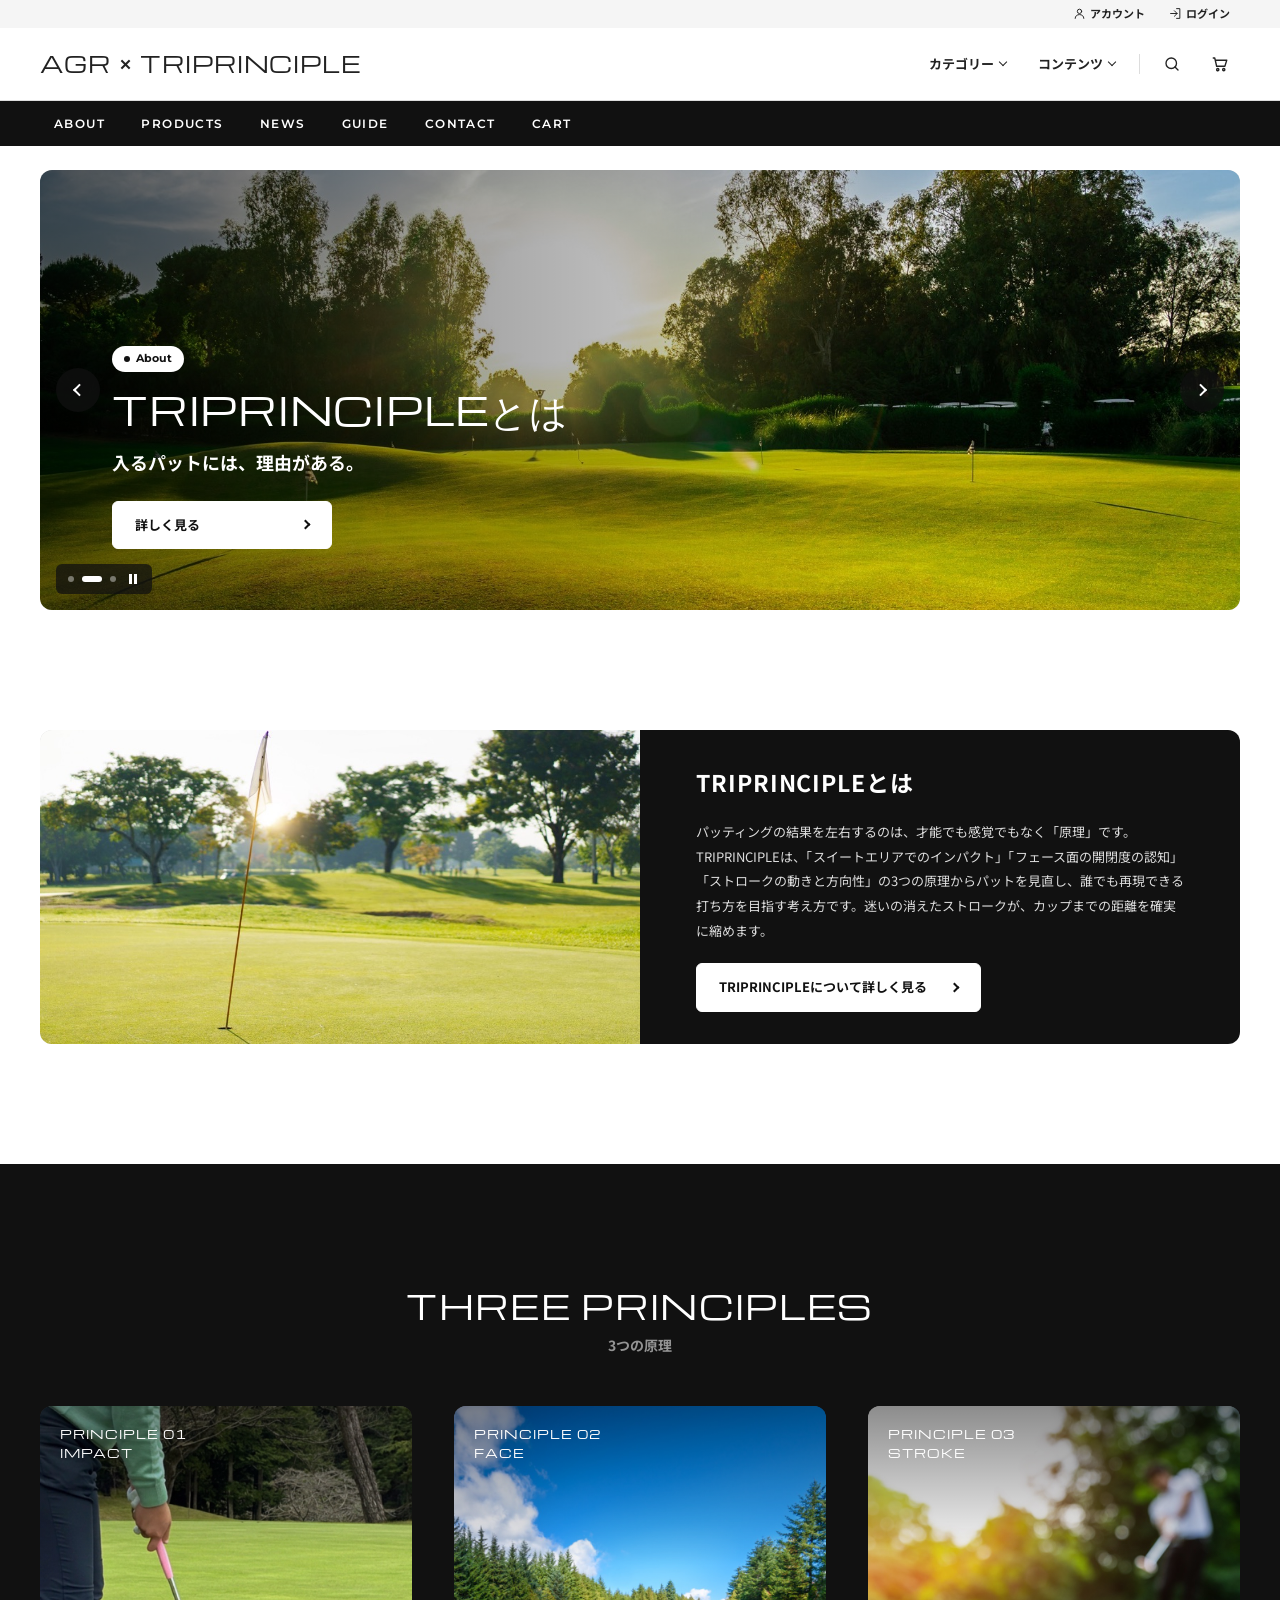
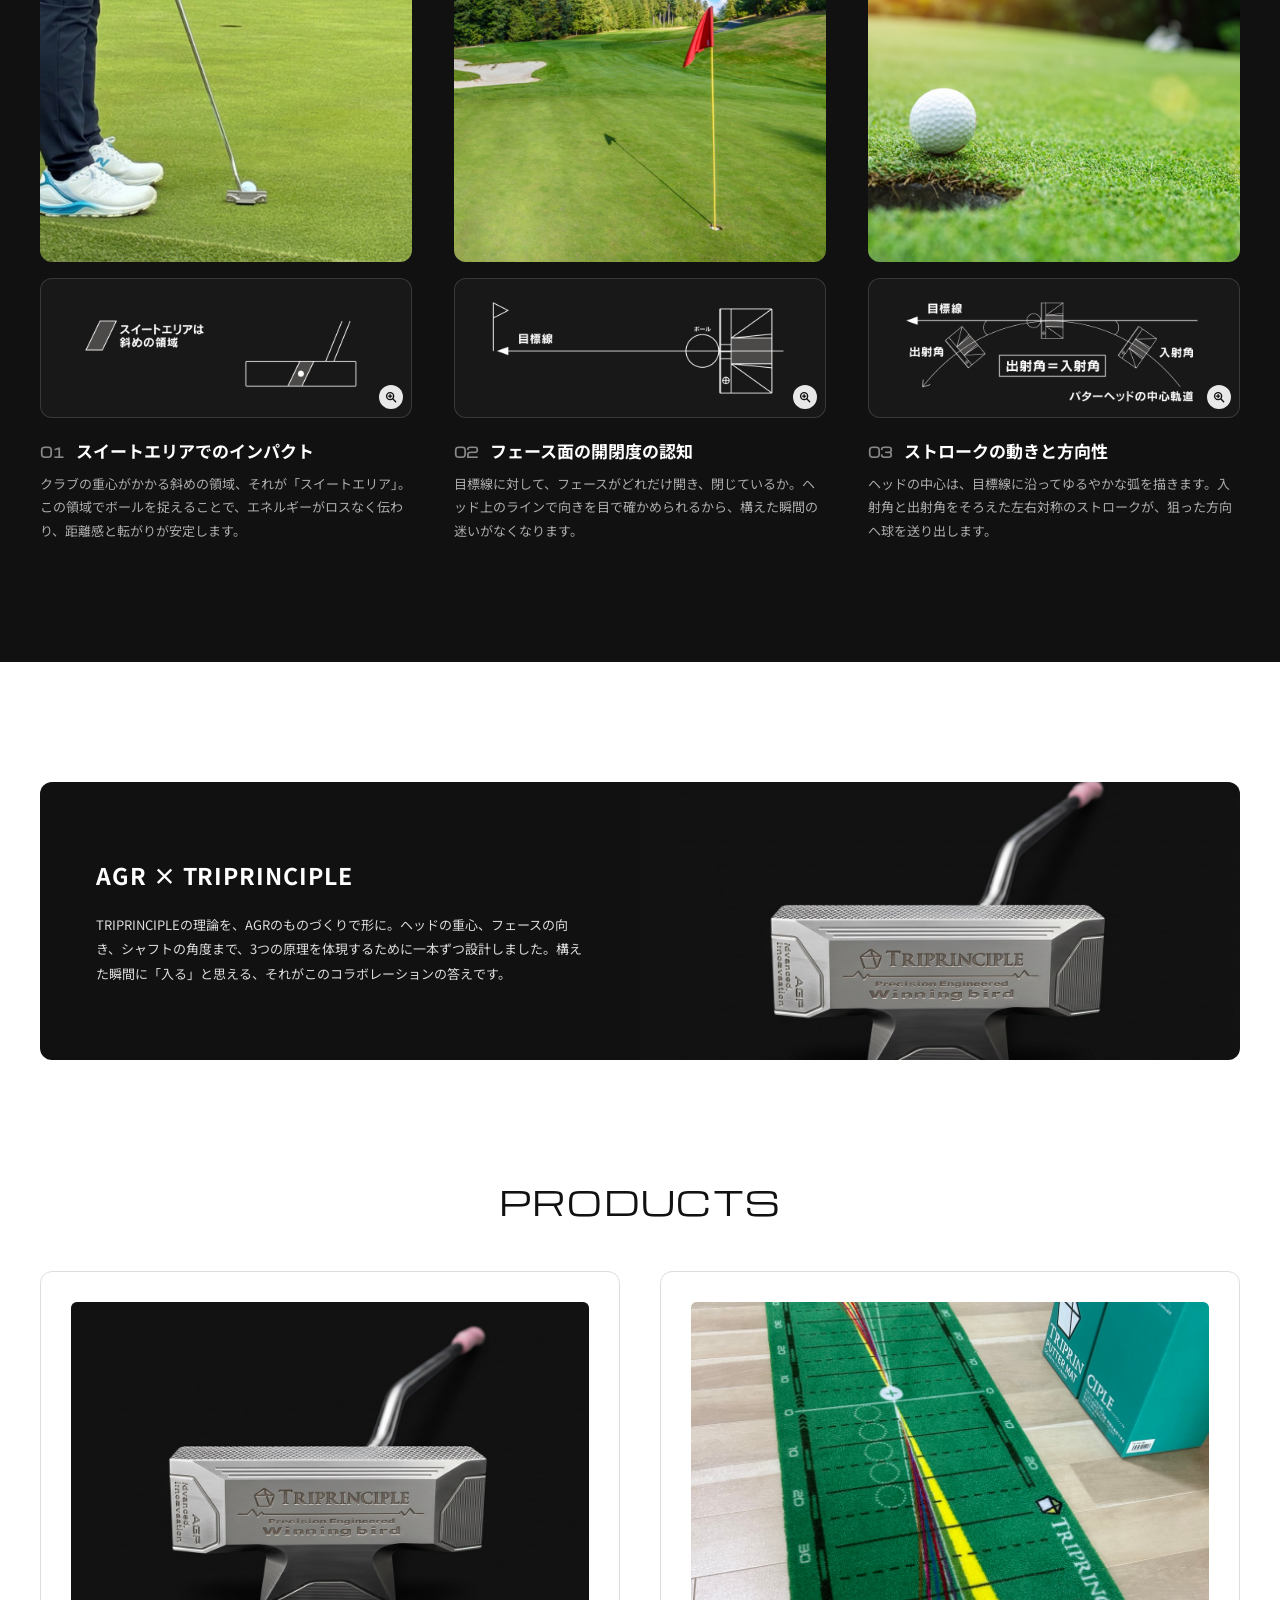
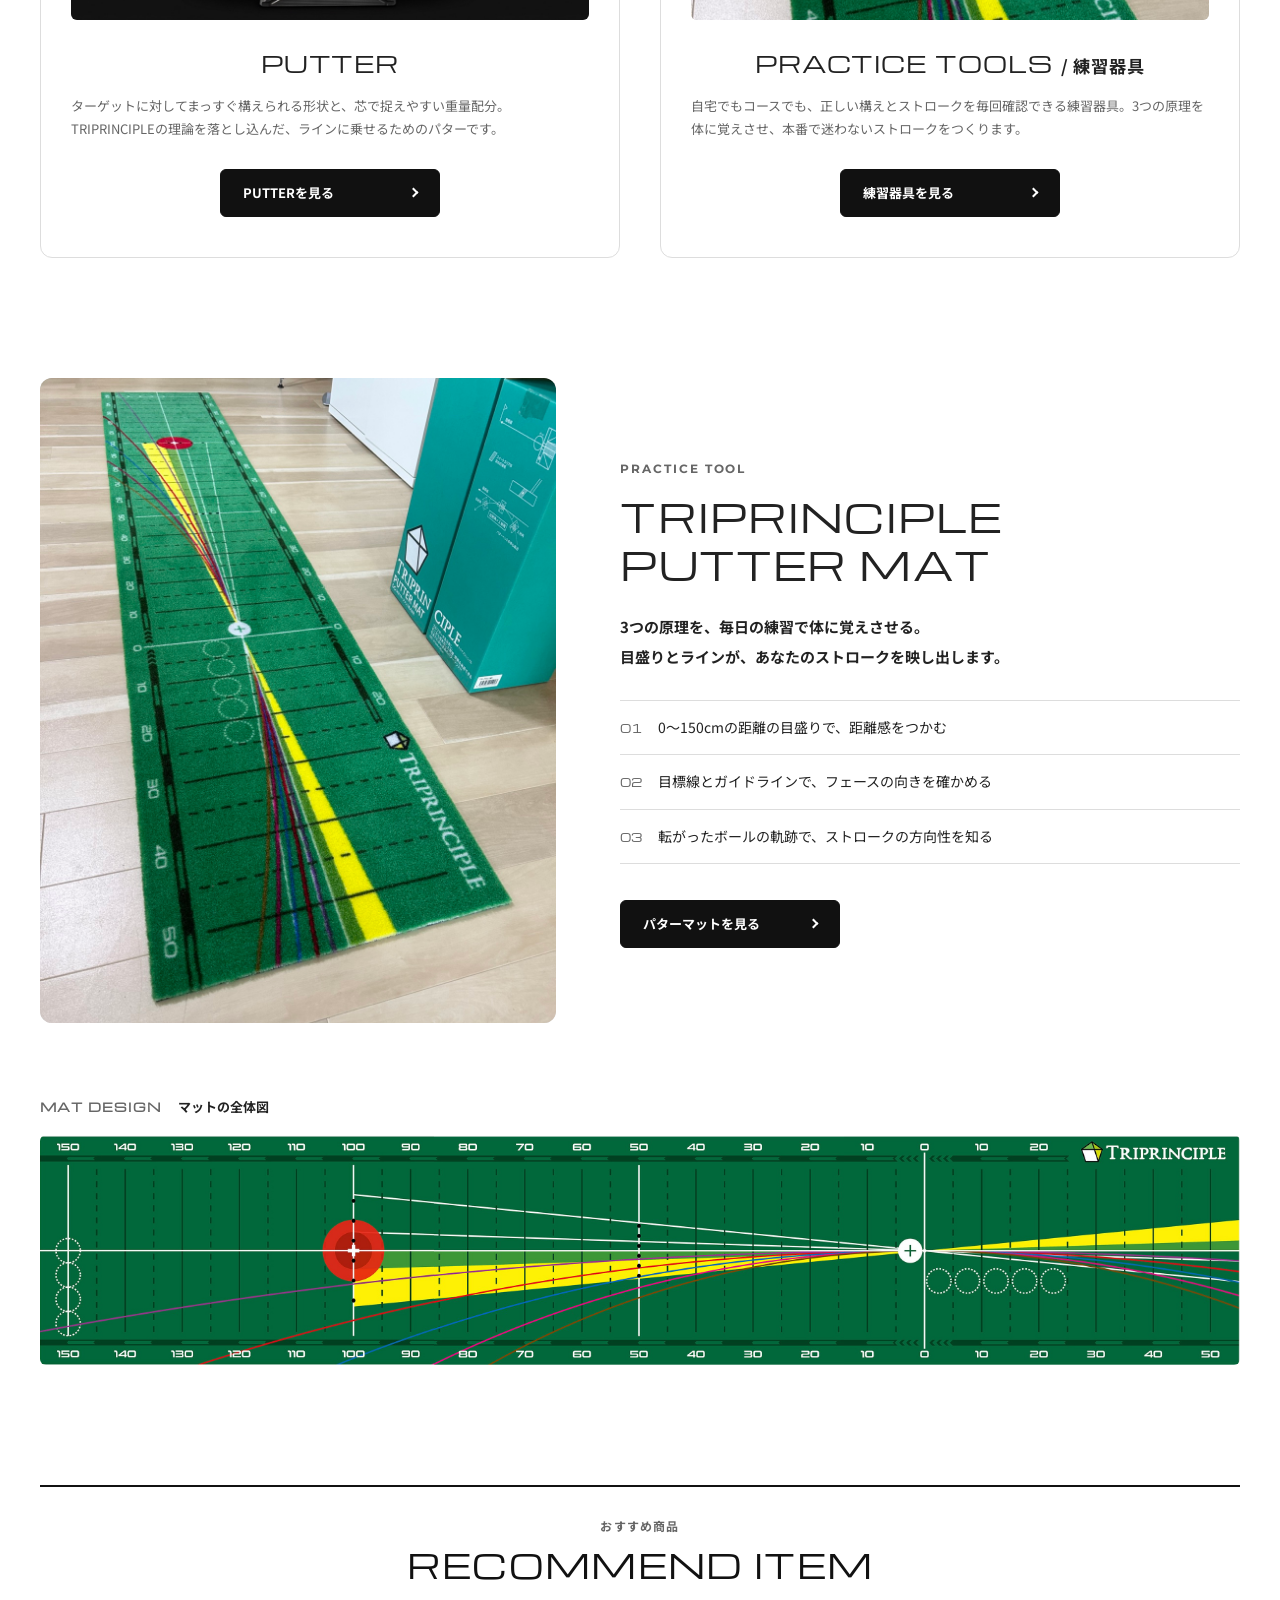
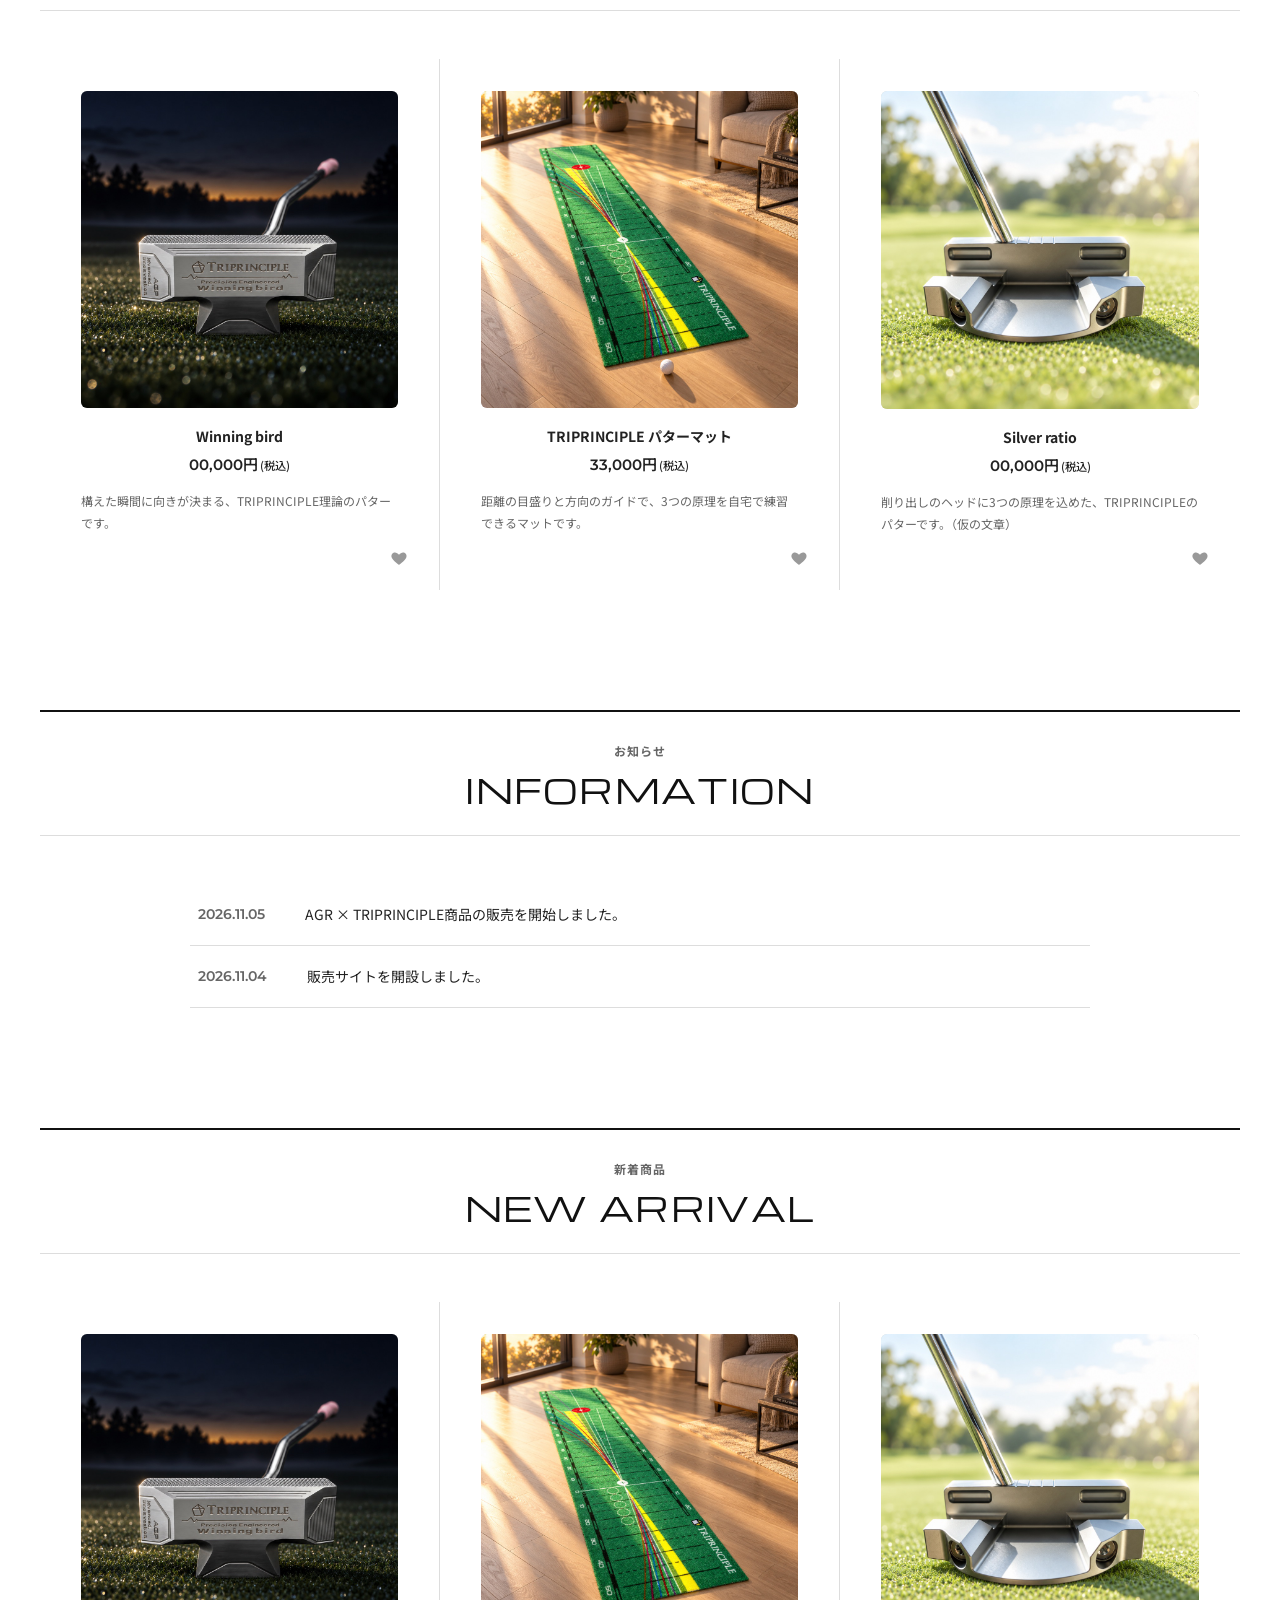
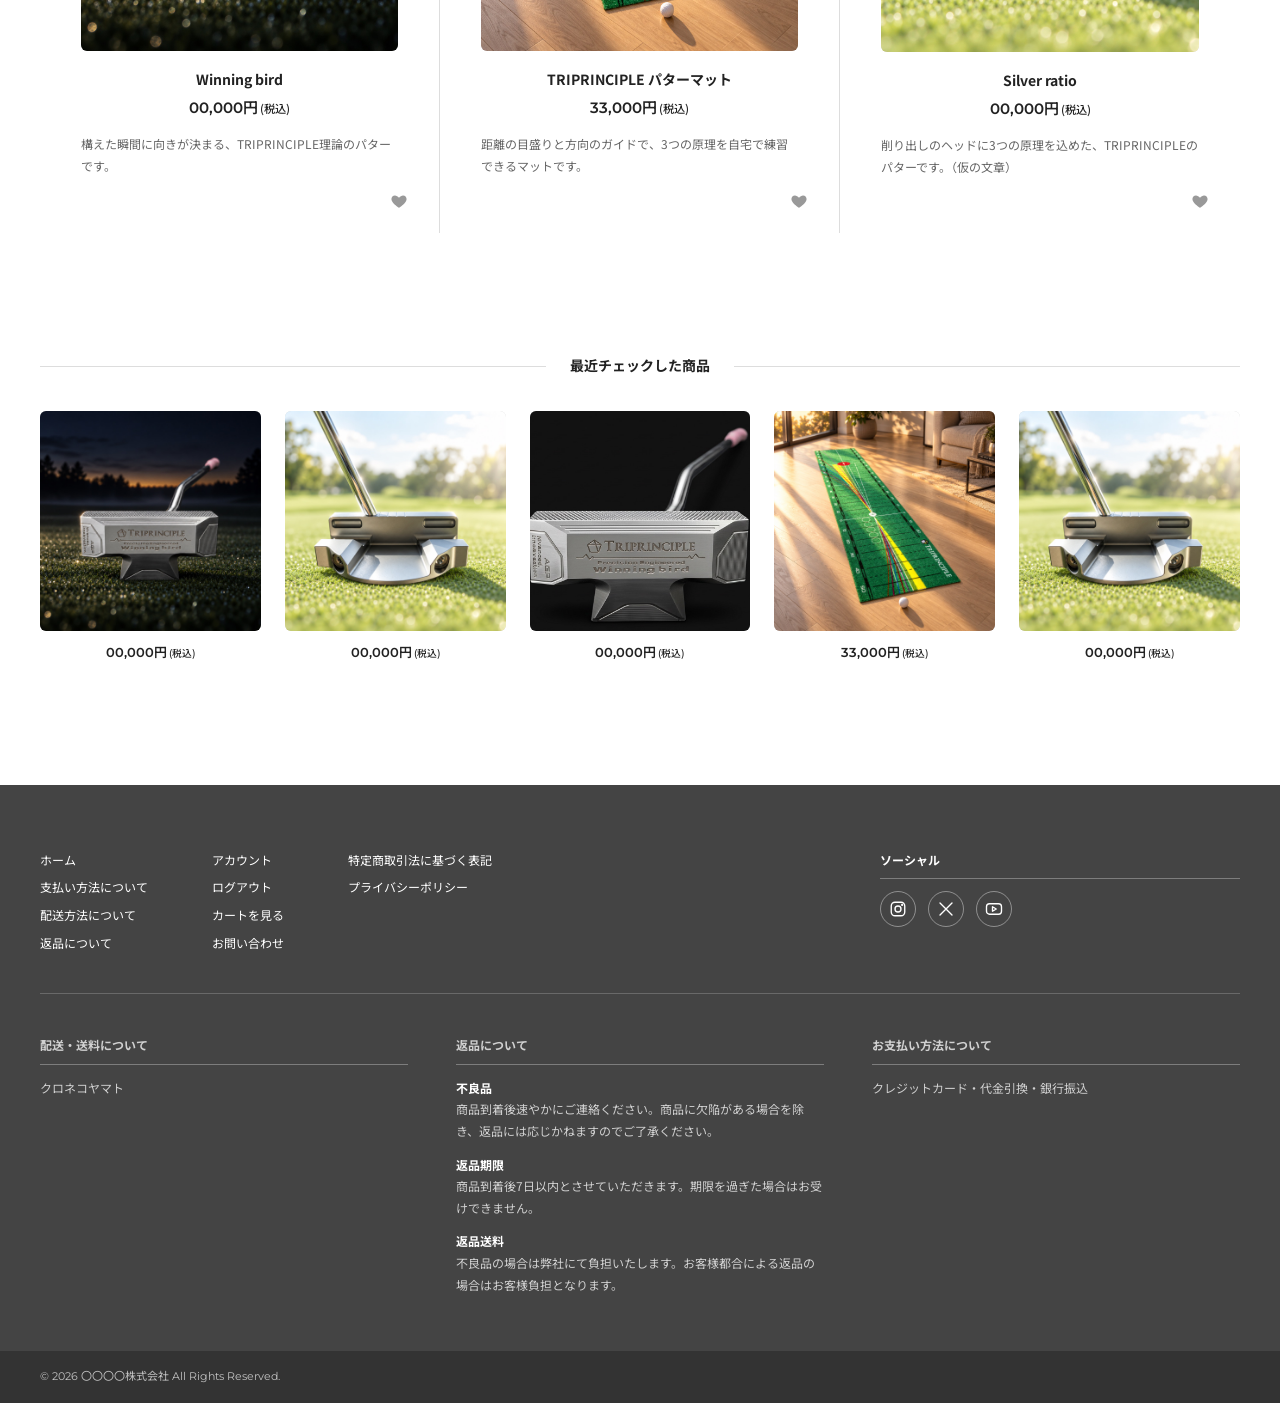
==== commit 1702bba8: "ファーストビューと原理02の写真を差し替え、商品写真をAI加工版に更新 Co-Authored-By: Claude Opus 5.5 <noreply@anthropic.com>" ====
--- a/index.html
+++ b/index.html
@@ -60,7 +60,12 @@
       <div class="slider__track">
         <!-- 1枚目：ブランド表記 -->
         <article class="slide slide--product is-active">
-          <div class="ph slide__img" data-size="1500×550"><img src="image/photo/slide-1.jpg" alt="TRIPRINCIPLE パター Winning Bird" loading="lazy"></div>
+          <div class="ph slide__img" data-size="1500×550">
+            <picture>
+              <source media="(max-width: 768px)" srcset="image/photo/fv-1-sp.jpg">
+              <img src="image/photo/fv-1.jpg" alt="夜明け前のグリーンに置かれたTRIPRINCIPLE パター Winning bird">
+            </picture>
+          </div>
           <div class="slide__body">
             <span class="tag">Brand</span>
             <p class="slide__brand">AGR × TRIPRINCIPLE</p>
@@ -128,7 +133,7 @@
           <p class="principle__text">クラブの重心がかかる斜めの領域、それが「スイートエリア」。この領域でボールを捉えることで、エネルギーがロスなく伝わり、距離感と転がりが安定します。</p>
         </article>
         <article class="principle">
-          <div class="ph principle__img" data-size="372×456"><img src="image/photo/principle-photo-2.jpg" alt="TRIPRINCIPLE パターのヘッド" loading="lazy">
+          <div class="ph principle__img" data-size="372×456"><img src="image/photo/principle-photo-2.jpg" alt="グリーンに立つ赤い旗のピンとその影" loading="lazy">
             <span class="principle__en">PRINCIPLE 02<br>FACE</span>
           </div>
           <button type="button" class="principle__fig" data-zoom="image/principle-2.png" aria-label="図解を拡大：目標線とフェースの向き">
--- a/css/style.css
+++ b/css/style.css
@@ -927,9 +927,9 @@
 /* =========================================================
    スライダー：商品写真の回（黒地に右寄せで、ヘッド全体を見せる）
    ========================================================= */
-.slide--product .slide__img { background: #121212; } /* 写真の端の黒と同じ色 */
+.slide--product .slide__img { background: #0c0d0b; } /* 写真の下端の芝と同じ暗さ */
 .slide--product .slide__img::after { display: none; } /* 仮置きのサイズ表示を隠す */
-.slide--product .slide__img img { left: auto; right: 0; width: 58%; object-fit: contain; object-position: right center; } /* 左に文字の場所を空ける */
+.slide--product .slide__img img { object-position: 50% 55%; } /* パターは写真の右側、左の暗い芝に文字を置く */
 
 /* =========================================================
    使用プロ（記念写真2枚＋名前・コメント）
@@ -959,7 +959,12 @@
 }
 
 @media (max-width: 768px) {
-  .slide--product .slide__img img { width: 100%; object-fit: contain; object-position: center top; } /* 写真は上、文字は下の黒地に */
+  /* スマホ用の写真を上に置き、下端を背景の暗さに溶かして文字を乗せる */
+  .slide--product .slide__img img {
+    height: 64%; object-position: center top;
+    -webkit-mask-image: linear-gradient(#000 70%, transparent);
+    mask-image: linear-gradient(#000 70%, transparent);
+  }
   .player { grid-template-columns: 1fr; gap: 32px; }
   .player__photos { gap: 10px; }
   .player__img:nth-child(2) { margin-top: 28px; }
